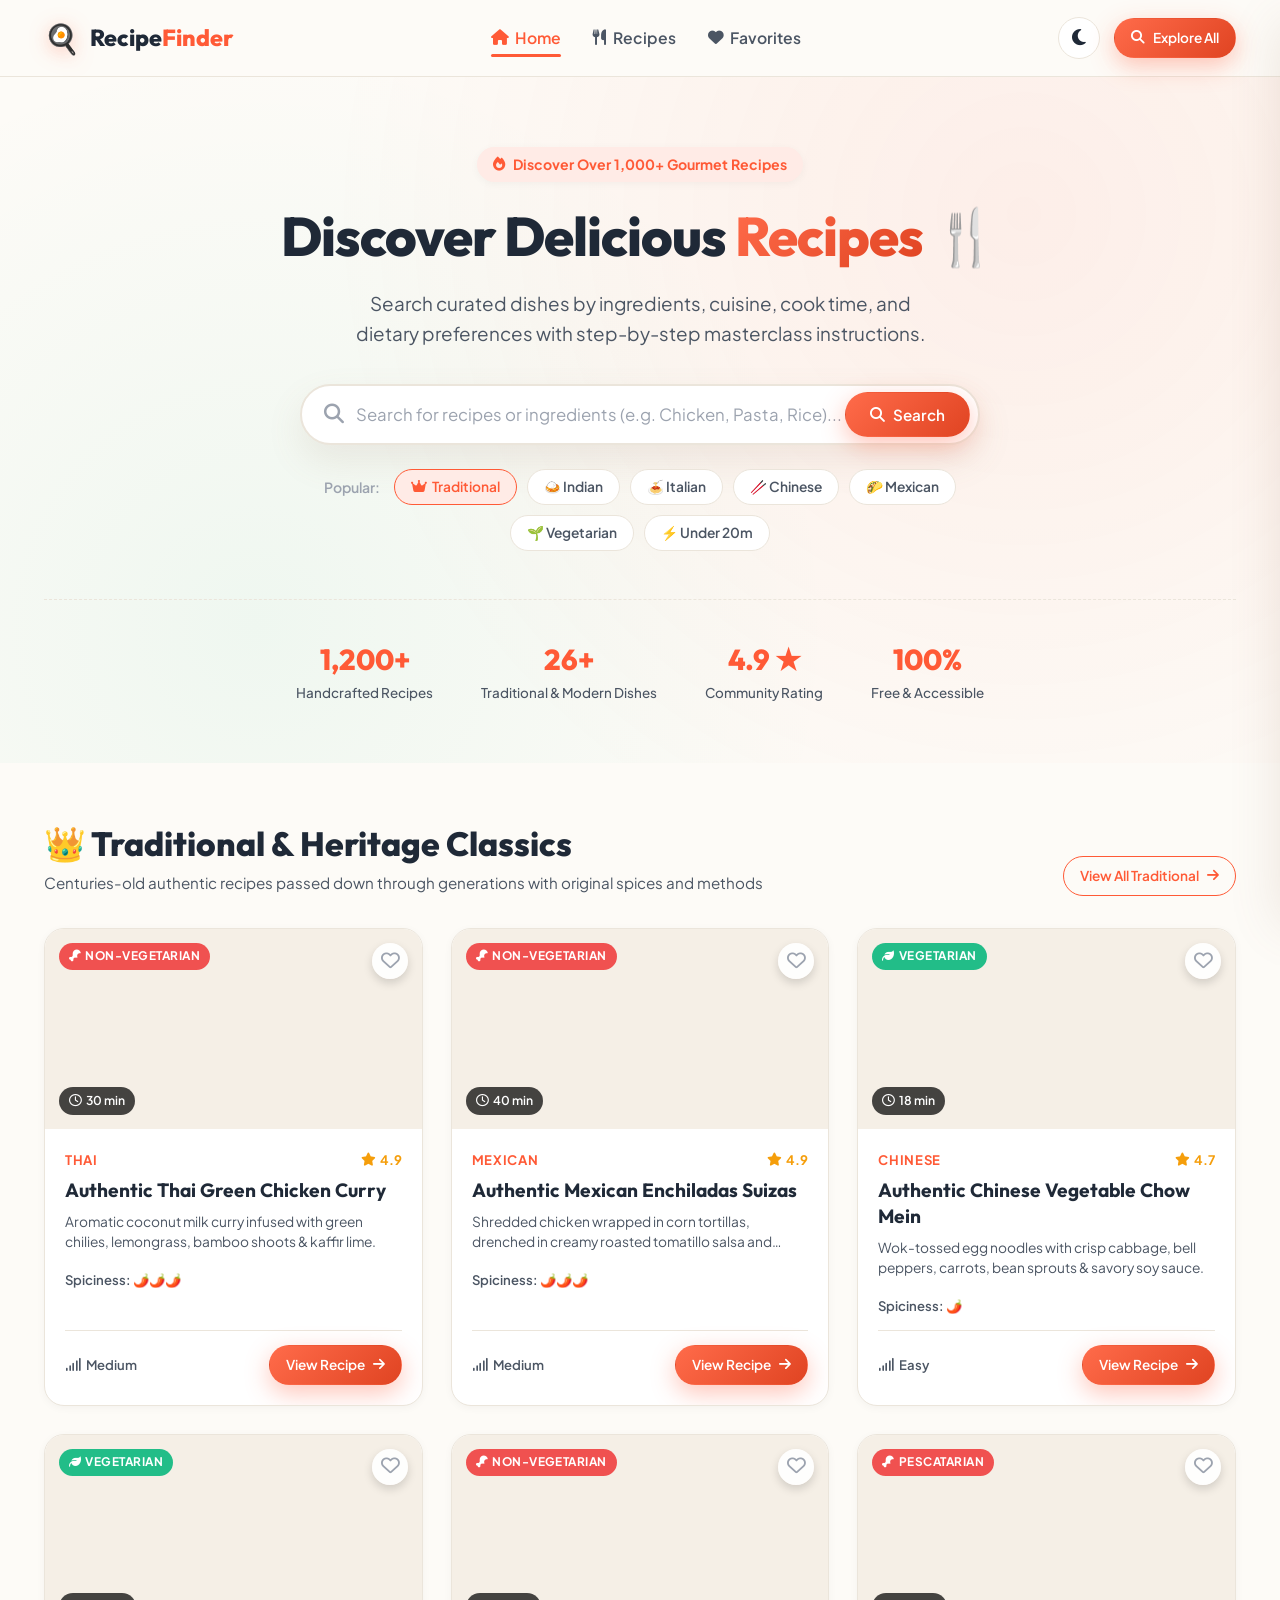
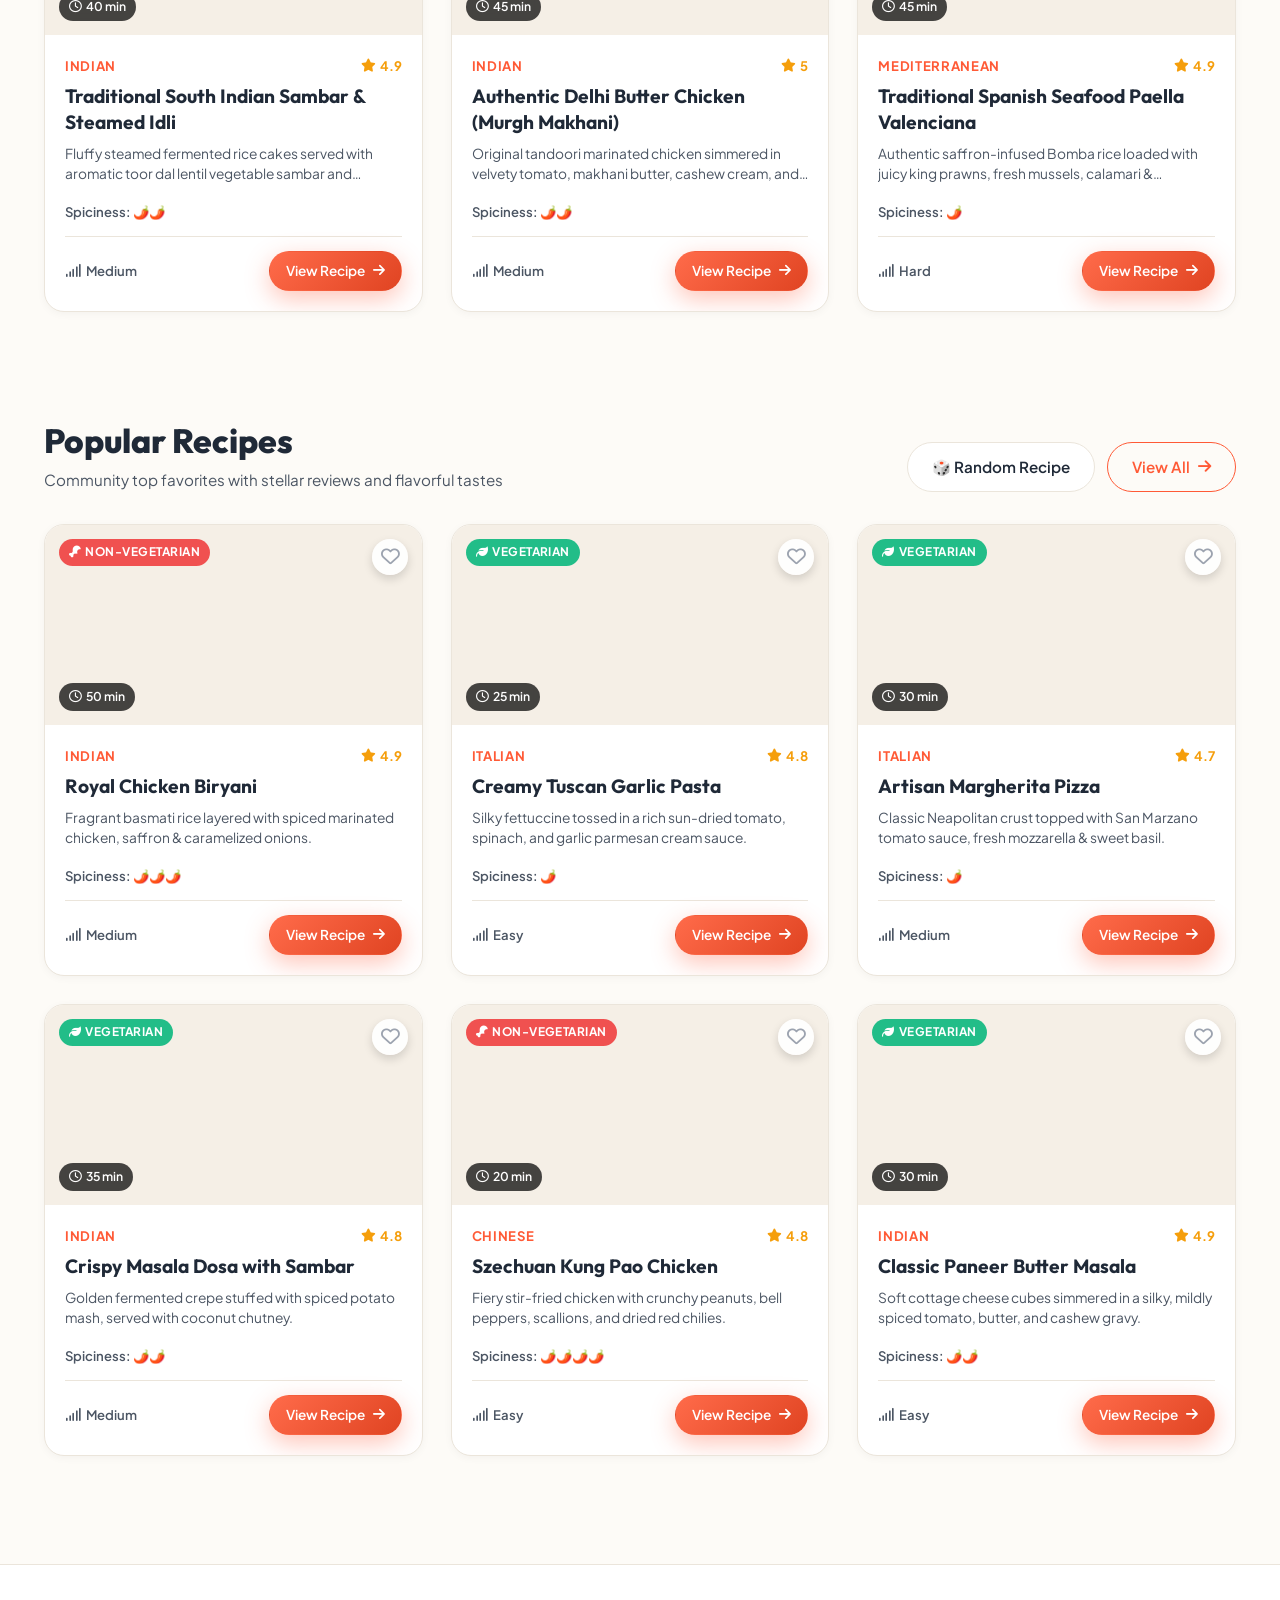
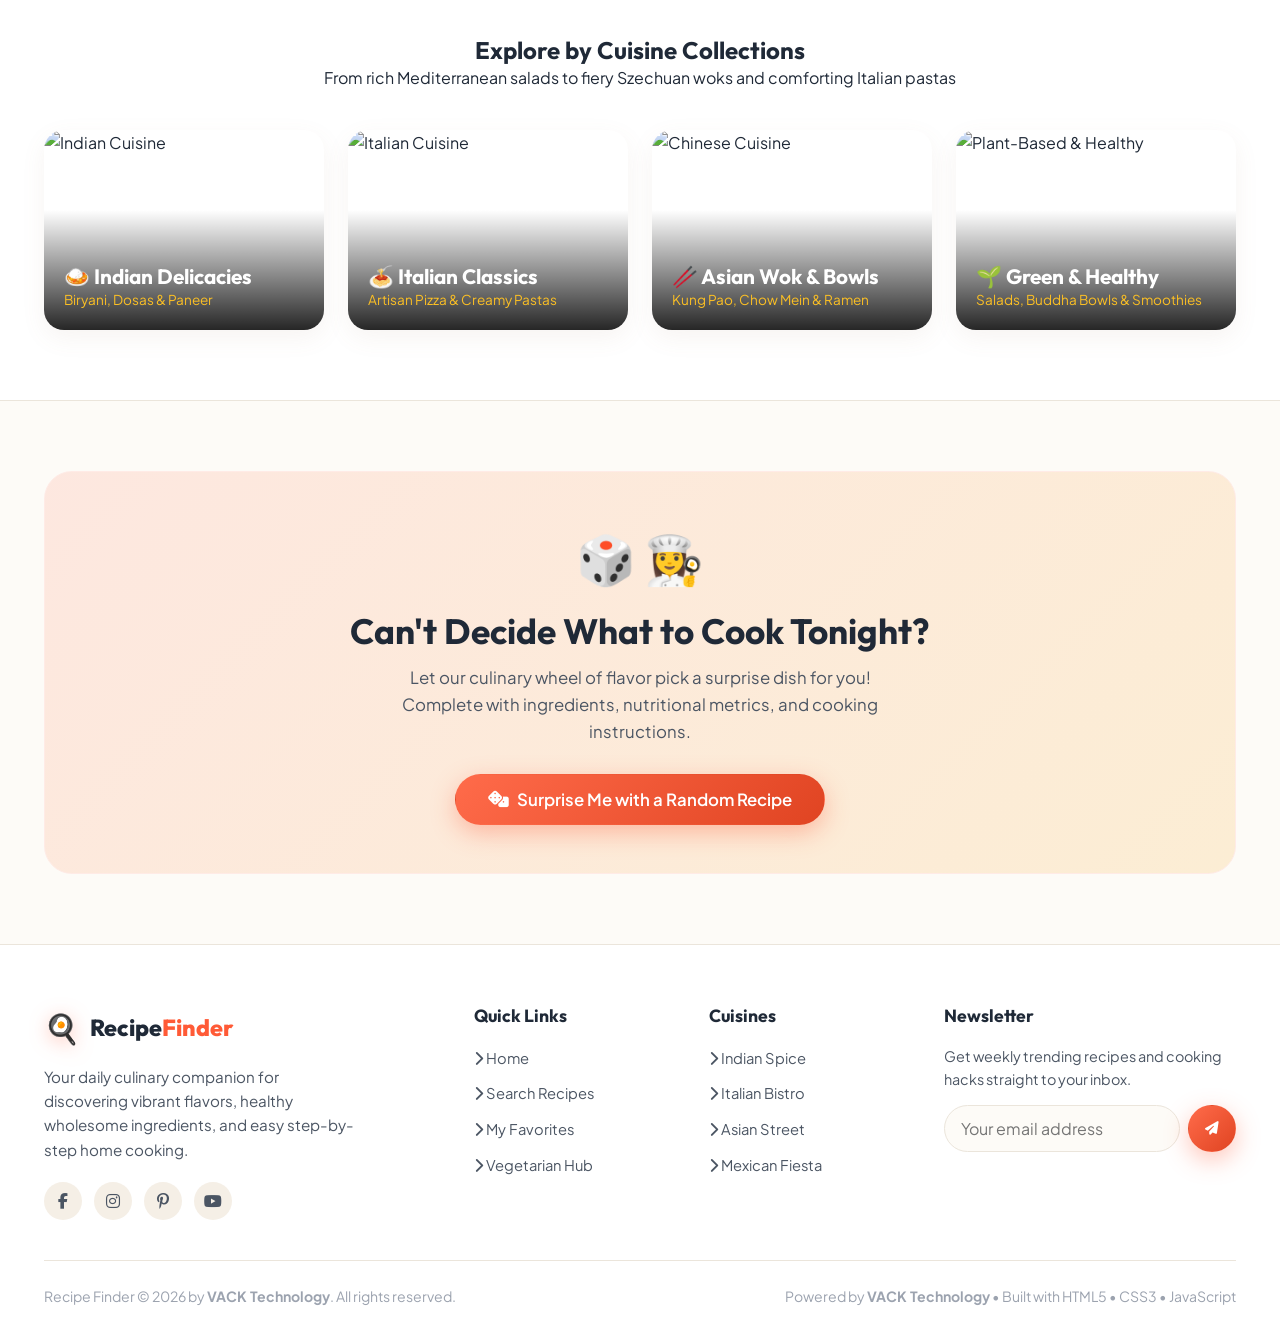
==== index.html @ da5f307b "feat: add core application styles, logic, and pages for recipe finder web app" ====
<!DOCTYPE html>
<html lang="en" data-theme="light">
<head>
    <meta charset="UTF-8">
    <meta name="viewport" content="width=device-width, initial-scale=1.0">
    <title>Recipe Finder - Discover Delicious Recipes 🍴</title>
    <meta name="description" content="Discover, search, and cook gourmet recipes from around the world. Filter by ingredients, cuisine, dietary needs, and prep time with step-by-step guides.">
    
    <!-- Google Fonts -->
    <link rel="preconnect" href="https://fonts.googleapis.com">
    <link rel="preconnect" href="https://fonts.gstatic.com" crossorigin>
    <link href="https://fonts.googleapis.com/css2?family=Outfit:wght@400;500;600;700;800&family=Plus+Jakarta+Sans:wght@300;400;500;600;700&display=swap" rel="stylesheet">
    
    <!-- Font Awesome Icons -->
    <link rel="stylesheet" href="https://cdnjs.cloudflare.com/ajax/libs/font-awesome/6.4.0/css/all.min.css">
    
    <!-- Stylesheets -->
    <link rel="stylesheet" href="css/style.css">
    <link rel="stylesheet" href="css/recipes.css">
    <link rel="stylesheet" href="css/responsive.css">
</head>
<body>

    <!-- Sticky Navigation Bar -->
    <header class="navbar">
        <div class="container navbar-container">
            <a href="index.html" class="brand-logo">
                <span class="brand-icon">🍳</span>
                <span>Recipe<span class="highlight">Finder</span></span>
            </a>

            <nav>
                <ul class="nav-menu">
                    <li><a href="index.html" class="nav-link active"><i class="fas fa-home"></i> Home</a></li>
                    <li><a href="recipes.html" class="nav-link"><i class="fas fa-utensils"></i> Recipes</a></li>
                    <li>
                        <a href="favorites.html" class="nav-link">
                            <i class="fas fa-heart"></i> Favorites
                            <span class="nav-badge fav-count-badge" style="display:none;">0</span>
                        </a>
                    </li>
                </ul>
            </nav>

            <div class="nav-actions">
                <button class="btn-icon theme-toggle-btn" aria-label="Toggle Dark / Light Theme" title="Toggle Theme">
                    <i class="fas fa-moon"></i>
                </button>
                <a href="recipes.html" class="btn btn-primary btn-sm d-none-mobile">
                    <i class="fas fa-search"></i> Explore All
                </a>
                <button class="btn-icon btn-mobile-toggle" id="mobileMenuToggle" aria-label="Open Navigation Menu">
                    <i class="fas fa-bars"></i>
                </button>
            </div>
        </div>
    </header>

    <!-- Mobile Drawer Menu -->
    <div class="mobile-nav-overlay" id="mobileOverlay"></div>
    <aside class="mobile-nav-drawer" id="mobileDrawer">
        <div class="mobile-nav-header">
            <a href="index.html" class="brand-logo">
                <span class="brand-icon">🍳</span>
                <span>Recipe<span class="highlight">Finder</span></span>
            </a>
            <button class="btn-icon" id="closeMobileDrawer" aria-label="Close Menu">
                <i class="fas fa-times"></i>
            </button>
        </div>
        <ul class="mobile-nav-links">
            <li><a href="index.html" class="nav-link active"><i class="fas fa-home"></i> Home</a></li>
            <li><a href="recipes.html" class="nav-link"><i class="fas fa-utensils"></i> Explore Recipes</a></li>
            <li>
                <a href="favorites.html" class="nav-link">
                    <i class="fas fa-heart"></i> Saved Favorites
                    <span class="nav-badge fav-count-badge" style="display:none;">0</span>
                </a>
            </li>
        </ul>
        <div style="margin-top:auto; padding-top:20px; border-top:1px solid var(--border-subtle);">
            <button class="btn btn-primary btn-random-recipe" style="width:100%;">
                🎲 Surprise Me!
            </button>
        </div>
    </aside>

    <main id="mainContent">
        <!-- Hero Section -->
        <section class="hero-section">
            <div class="container">
                <div class="hero-badge">
                    <i class="fas fa-fire"></i> Discover Over 1,000+ Gourmet Recipes
                </div>
                <h1 class="hero-title">Discover Delicious <span>Recipes</span> 🍴</h1>
                <p class="hero-subtitle">Search curated dishes by ingredients, cuisine, cook time, and dietary preferences with step-by-step masterclass instructions.</p>

                <!-- Search Form -->
                <div class="hero-search-wrapper">
                    <form class="hero-search-form" action="recipes.html" method="GET">
                        <i class="fas fa-search search-icon"></i>
                        <input type="text" name="q" placeholder="Search for recipes or ingredients (e.g. Chicken, Pasta, Rice)..." required autocomplete="off">
                        <button type="submit" class="btn btn-primary">
                            <i class="fas fa-search"></i> Search
                        </button>
                    </form>

                    <!-- Quick Cuisine Tags -->
                    <div class="quick-tags">
                        <span class="quick-tag-label">Popular:</span>
                        <a href="recipes.html?q=Traditional" class="tag-pill" style="background:var(--primary-light); color:var(--primary); border-color:var(--primary);"><i class="fas fa-crown"></i> Traditional</a>
                        <a href="recipes.html?cuisine=Indian" class="tag-pill">🍛 Indian</a>
                        <a href="recipes.html?cuisine=Italian" class="tag-pill">🍝 Italian</a>
                        <a href="recipes.html?cuisine=Chinese" class="tag-pill">🥢 Chinese</a>
                        <a href="recipes.html?cuisine=Mexican" class="tag-pill">🌮 Mexican</a>
                        <a href="recipes.html?diet=Vegetarian" class="tag-pill">🌱 Vegetarian</a>
                        <a href="recipes.html?time=20" class="tag-pill">⚡ Under 20m</a>
                    </div>
                </div>

                <!-- Stats Ribbon -->
                <div class="hero-stats">
                    <div class="stat-item">
                        <div class="stat-number">1,200+</div>
                        <div class="stat-label">Handcrafted Recipes</div>
                    </div>
                    <div class="stat-item">
                        <div class="stat-number">26+</div>
                        <div class="stat-label">Traditional & Modern Dishes</div>
                    </div>
                    <div class="stat-item">
                        <div class="stat-number">4.9 ★</div>
                        <div class="stat-label">Community Rating</div>
                    </div>
                    <div class="stat-item">
                        <div class="stat-number">100%</div>
                        <div class="stat-label">Free & Accessible</div>
                    </div>
                </div>
            </div>
        </section>

        <!-- Traditional & Heritage Masterclass Recipes Section -->
        <section class="container" style="padding: 60px 24px 20px;">
            <div class="section-header">
                <div class="section-title-wrap">
                    <h2>👑 Traditional & Heritage Classics</h2>
                    <p>Centuries-old authentic recipes passed down through generations with original spices and methods</p>
                </div>
                <a href="recipes.html?q=Traditional" class="btn btn-outline btn-sm">
                    View All Traditional <i class="fas fa-arrow-right"></i>
                </a>
            </div>

            <div class="recipes-grid" id="traditionalRecipesGrid">
                <!-- Populated dynamically via JavaScript -->
            </div>
        </section>

        <!-- Popular Recipes Section -->
        <section class="container" style="padding: 40px 24px 60px;">
            <div class="section-header">
                <div class="section-title-wrap">
                    <h2>Popular Recipes</h2>
                    <p>Community top favorites with stellar reviews and flavorful tastes</p>
                </div>
                <div style="display:flex; gap:12px;">
                    <button class="btn btn-secondary btn-random-recipe">
                        🎲 Random Recipe
                    </button>
                    <a href="recipes.html" class="btn btn-outline">
                        View All <i class="fas fa-arrow-right"></i>
                    </a>
                </div>
            </div>

            <div class="recipes-grid" id="popularRecipesGrid">
                <!-- Injected via JavaScript from data.js -->
            </div>
        </section>

        <!-- Curated Recipe Categories Feature -->
        <section style="background: var(--bg-surface); padding: 70px 0; border-top:1px solid var(--border-subtle); border-bottom:1px solid var(--border-subtle);">
            <div class="container">
                <div class="section-header" style="text-align:center; display:block; margin-bottom:40px;">
                    <h2>Explore by Cuisine Collections</h2>
                    <p>From rich Mediterranean salads to fiery Szechuan woks and comforting Italian pastas</p>
                </div>

                <div style="display:grid; grid-template-columns: repeat(auto-fit, minmax(240px, 1fr)); gap:24px;">
                    <a href="recipes.html?cuisine=Indian" style="position:relative; height:200px; border-radius:var(--radius-lg); overflow:hidden; box-shadow:var(--shadow-md); display:block;">
                        <img src="https://images.unsplash.com/photo-1589302168068-964664d93dc0?auto=format&fit=crop&w=600&q=80" alt="Indian Cuisine" style="width:100%; height:100%; object-fit:cover; transition:transform 0.4s ease;">
                        <div style="position:absolute; inset:0; background:linear-gradient(to top, rgba(0,0,0,0.85) 0%, transparent 60%); display:flex; flex-direction:column; justify-content:flex-end; padding:20px; color:#fff;">
                            <h3 style="color:#fff; font-size:1.3rem;">🍛 Indian Delicacies</h3>
                            <span style="font-size:0.85rem; color:#FBBF24;">Biryani, Dosas & Paneer</span>
                        </div>
                    </a>

                    <a href="recipes.html?cuisine=Italian" style="position:relative; height:200px; border-radius:var(--radius-lg); overflow:hidden; box-shadow:var(--shadow-md); display:block;">
                        <img src="https://images.unsplash.com/photo-1555396273-367ea4eb4db5?auto=format&fit=crop&w=600&q=80" alt="Italian Cuisine" style="width:100%; height:100%; object-fit:cover; transition:transform 0.4s ease;">
                        <div style="position:absolute; inset:0; background:linear-gradient(to top, rgba(0,0,0,0.85) 0%, transparent 60%); display:flex; flex-direction:column; justify-content:flex-end; padding:20px; color:#fff;">
                            <h3 style="color:#fff; font-size:1.3rem;">🍝 Italian Classics</h3>
                            <span style="font-size:0.85rem; color:#FBBF24;">Artisan Pizza & Creamy Pastas</span>
                        </div>
                    </a>

                    <a href="recipes.html?cuisine=Chinese" style="position:relative; height:200px; border-radius:var(--radius-lg); overflow:hidden; box-shadow:var(--shadow-md); display:block;">
                        <img src="https://images.unsplash.com/photo-1563245372-f21724e3856d?auto=format&fit=crop&w=600&q=80" alt="Chinese Cuisine" style="width:100%; height:100%; object-fit:cover; transition:transform 0.4s ease;">
                        <div style="position:absolute; inset:0; background:linear-gradient(to top, rgba(0,0,0,0.85) 0%, transparent 60%); display:flex; flex-direction:column; justify-content:flex-end; padding:20px; color:#fff;">
                            <h3 style="color:#fff; font-size:1.3rem;">🥢 Asian Wok & Bowls</h3>
                            <span style="font-size:0.85rem; color:#FBBF24;">Kung Pao, Chow Mein & Ramen</span>
                        </div>
                    </a>

                    <a href="recipes.html?diet=Vegetarian" style="position:relative; height:200px; border-radius:var(--radius-lg); overflow:hidden; box-shadow:var(--shadow-md); display:block;">
                        <img src="https://images.unsplash.com/photo-1540420773420-3366772f4999?auto=format&fit=crop&w=600&q=80" alt="Plant-Based & Healthy" style="width:100%; height:100%; object-fit:cover; transition:transform 0.4s ease;">
                        <div style="position:absolute; inset:0; background:linear-gradient(to top, rgba(0,0,0,0.85) 0%, transparent 60%); display:flex; flex-direction:column; justify-content:flex-end; padding:20px; color:#fff;">
                            <h3 style="color:#fff; font-size:1.3rem;">🌱 Green & Healthy</h3>
                            <span style="font-size:0.85rem; color:#FBBF24;">Salads, Buddha Bowls & Smoothies</span>
                        </div>
                    </a>
                </div>
            </div>
        </section>

        <!-- Random Recipe Callout Banner -->
        <section class="container" style="padding: 70px 24px;">
            <div style="background: linear-gradient(135deg, rgba(255, 90, 54, 0.12) 0%, rgba(245, 158, 11, 0.15) 100%); border: 1.5px solid var(--primary-light); border-radius: var(--radius-xl); padding: 48px; text-align: center; position: relative; overflow: hidden;">
                <span style="font-size: 3rem; display: block; margin-bottom: 12px;">🎲 👩‍🍳</span>
                <h2 style="font-size: 2.2rem; margin-bottom: 12px;">Can't Decide What to Cook Tonight?</h2>
                <p style="color: var(--text-secondary); max-width: 540px; margin: 0 auto 28px; font-size: 1.05rem;">
                    Let our culinary wheel of flavor pick a surprise dish for you! Complete with ingredients, nutritional metrics, and cooking instructions.
                </p>
                <button class="btn btn-primary btn-lg btn-random-recipe">
                    <i class="fas fa-dice"></i> Surprise Me with a Random Recipe
                </button>
            </div>
        </section>
    </main>

    <!-- Random Recipe Modal -->
    <div class="modal-overlay" id="randomRecipeModal">
        <div class="modal-card">
            <button class="modal-close-btn" id="closeRandomModal" aria-label="Close modal">
                <i class="fas fa-times"></i>
            </button>
            <div id="randomModalContent"></div>
        </div>
    </div>

    <!-- Back to Top Button -->
    <button class="btn-back-to-top" id="backToTopBtn" aria-label="Back to top" title="Back to top">
        <i class="fas fa-chevron-up"></i>
    </button>

    <!-- Footer -->
    <footer class="footer">
        <div class="container">
            <div class="footer-grid">
                <div class="footer-brand">
                    <a href="index.html" class="brand-logo">
                        <span class="brand-icon">🍳</span>
                        <span>Recipe<span class="highlight">Finder</span></span>
                    </a>
                    <p>Your daily culinary companion for discovering vibrant flavors, healthy wholesome ingredients, and easy step-by-step home cooking.</p>
                    <div class="footer-socials">
                        <a href="#" aria-label="Facebook"><i class="fab fa-facebook-f"></i></a>
                        <a href="#" aria-label="Instagram"><i class="fab fa-instagram"></i></a>
                        <a href="#" aria-label="Pinterest"><i class="fab fa-pinterest-p"></i></a>
                        <a href="#" aria-label="YouTube"><i class="fab fa-youtube"></i></a>
                    </div>
                </div>

                <div class="footer-col">
                    <h4>Quick Links</h4>
                    <ul class="footer-links">
                        <li><a href="index.html"><i class="fas fa-chevron-right"></i> Home</a></li>
                        <li><a href="recipes.html"><i class="fas fa-chevron-right"></i> Search Recipes</a></li>
                        <li><a href="favorites.html"><i class="fas fa-chevron-right"></i> My Favorites</a></li>
                        <li><a href="recipes.html?diet=Vegetarian"><i class="fas fa-chevron-right"></i> Vegetarian Hub</a></li>
                    </ul>
                </div>

                <div class="footer-col">
                    <h4>Cuisines</h4>
                    <ul class="footer-links">
                        <li><a href="recipes.html?cuisine=Indian"><i class="fas fa-chevron-right"></i> Indian Spice</a></li>
                        <li><a href="recipes.html?cuisine=Italian"><i class="fas fa-chevron-right"></i> Italian Bistro</a></li>
                        <li><a href="recipes.html?cuisine=Chinese"><i class="fas fa-chevron-right"></i> Asian Street</a></li>
                        <li><a href="recipes.html?cuisine=Mexican"><i class="fas fa-chevron-right"></i> Mexican Fiesta</a></li>
                    </ul>
                </div>

                <div class="footer-col">
                    <h4>Newsletter</h4>
                    <p style="font-size: 0.9rem; color: var(--text-secondary); margin-bottom: 12px;">Get weekly trending recipes and cooking hacks straight to your inbox.</p>
                    <form class="newsletter-form" onsubmit="event.preventDefault(); showToast('Subscribed to Recipe Finder newsletter!', 'success', 'fa-envelope-open-text'); this.reset();">
                        <input type="email" placeholder="Your email address" required>
                        <button type="submit" class="btn btn-primary btn-sm"><i class="fas fa-paper-plane"></i></button>
                    </form>
                </div>
            </div>

            <div class="footer-bottom">
                <div>Recipe Finder © 2026 by <strong>VACK Technology</strong>. All rights reserved.</div>
                <div>Powered by <strong>VACK Technology</strong> • Built with HTML5 • CSS3 • JavaScript</div>
            </div>
        </div>
    </footer>

    <!-- Scripts -->
    <script src="js/data.js"></script>
    <script src="js/app.js"></script>
    <script>
        // Render traditional and popular recipes on home page
        document.addEventListener('DOMContentLoaded', () => {
            const tradGrid = document.getElementById('traditionalRecipesGrid');
            if (tradGrid) {
                const traditionalRecipes = RECIPES_DATA.filter(r => r.name.toLowerCase().includes('traditional') || r.name.toLowerCase().includes('authentic') || r.id >= 17).slice(0, 6);
                tradGrid.innerHTML = traditionalRecipes.map(recipe => renderRecipeCard(recipe)).join('');
            }

            const popGrid = document.getElementById('popularRecipesGrid');
            if (popGrid) {
                const popularRecipes = RECIPES_DATA.filter(r => r.popular && r.id < 17).slice(0, 6);
                popGrid.innerHTML = popularRecipes.map(recipe => renderRecipeCard(recipe)).join('');
            }
        });
    </script>
</body>
</html>
---- css/style.css ----
/* ==========================================================================
   Recipe Finder - Core Design System & Global Styles
   ========================================================================== */

@import url('https://fonts.googleapis.com/css2?family=Outfit:wght@400;500;600;700;800&family=Plus+Jakarta+Sans:wght@300;400;500;600;700&display=swap');

:root {
    /* Color Tokens - Light Mode (Warm Gourmet Theme) */
    --primary: #FF5A36;
    --primary-hover: #E04422;
    --primary-light: #FFEBE6;
    --primary-gradient: linear-gradient(135deg, #FF6B4A 0%, #E04422 100%);
    
    --secondary: #10B981;
    --secondary-light: #ECFDF5;
    
    --accent: #F59E0B;
    --accent-light: #FEF3C7;
    
    --bg-main: #FDFBF7;
    --bg-surface: #FFFFFF;
    --bg-surface-elevated: #FFFFFF;
    --bg-muted: #F5EFE6;
    
    --text-primary: #1F2937;
    --text-secondary: #4B5563;
    --text-muted: #9CA3AF;
    --text-inverse: #FFFFFF;
    
    --border-subtle: #EBE5DB;
    --border-focus: #FF5A36;
    
    --shadow-sm: 0 2px 8px rgba(0, 0, 0, 0.04);
    --shadow-md: 0 8px 24px rgba(149, 114, 90, 0.08);
    --shadow-lg: 0 16px 36px rgba(149, 114, 90, 0.12);
    --shadow-xl: 0 24px 48px rgba(149, 114, 90, 0.16);
    --shadow-glow: 0 8px 25px rgba(255, 90, 54, 0.35);

    --radius-sm: 8px;
    --radius-md: 14px;
    --radius-lg: 20px;
    --radius-xl: 28px;
    --radius-pill: 9999px;

    --font-heading: 'Outfit', sans-serif;
    --font-body: 'Plus Jakarta Sans', -apple-system, BlinkMacSystemFont, sans-serif;
    
    --transition-fast: 0.18s cubic-bezier(0.4, 0, 0.2, 1);
    --transition-base: 0.28s cubic-bezier(0.4, 0, 0.2, 1);
    --transition-bounce: 0.4s cubic-bezier(0.175, 0.885, 0.32, 1.275);
}

[data-theme="dark"] {
    /* Color Tokens - Dark Mode (Sleek Midnight Theme) */
    --primary: #FF6B4A;
    --primary-hover: #FF856B;
    --primary-light: rgba(255, 107, 74, 0.15);
    --primary-gradient: linear-gradient(135deg, #FF6B4A 0%, #FF856B 100%);
    
    --secondary: #34D399;
    --secondary-light: rgba(52, 211, 153, 0.15);
    
    --accent: #FBBF24;
    --accent-light: rgba(251, 191, 36, 0.15);
    
    --bg-main: #0B0F17;
    --bg-surface: #131B2A;
    --bg-surface-elevated: #1C273C;
    --bg-muted: #1E293B;
    
    --text-primary: #F8FAFC;
    --text-secondary: #CBD5E1;
    --text-muted: #64748B;
    --text-inverse: #0B0F17;
    
    --border-subtle: #243048;
    --border-focus: #FF6B4A;
    
    --shadow-sm: 0 2px 8px rgba(0, 0, 0, 0.3);
    --shadow-md: 0 8px 24px rgba(0, 0, 0, 0.4);
    --shadow-lg: 0 16px 36px rgba(0, 0, 0, 0.5);
    --shadow-xl: 0 24px 48px rgba(0, 0, 0, 0.6);
    --shadow-glow: 0 8px 30px rgba(255, 107, 74, 0.3);
}

/* Base Resets */
*, *::before, *::after {
    margin: 0;
    padding: 0;
    box-sizing: border-box;
}

html {
    scroll-behavior: smooth;
    font-size: 16px;
}

body {
    font-family: var(--font-body);
    background-color: var(--bg-main);
    color: var(--text-primary);
    line-height: 1.6;
    min-height: 100vh;
    display: flex;
    flex-direction: column;
    transition: background-color var(--transition-base), color var(--transition-base);
    overflow-x: hidden;
}

h1, h2, h3, h4, h5, h6 {
    font-family: var(--font-heading);
    font-weight: 700;
    line-height: 1.25;
    color: var(--text-primary);
}

a {
    color: inherit;
    text-decoration: none;
    transition: color var(--transition-fast);
}

img {
    max-width: 100%;
    height: auto;
    display: block;
}

button, input, select, textarea {
    font-family: inherit;
    font-size: inherit;
}

/* App Container */
.container {
    width: 100%;
    max-width: 1240px;
    margin: 0 auto;
    padding: 0 24px;
}

/* ==========================================================================
   Navigation Bar
   ========================================================================== */
.navbar {
    position: sticky;
    top: 0;
    z-index: 1000;
    background: rgba(253, 251, 247, 0.85);
    backdrop-filter: blur(14px);
    -webkit-backdrop-filter: blur(14px);
    border-bottom: 1px solid var(--border-subtle);
    transition: all var(--transition-base);
}

[data-theme="dark"] .navbar {
    background: rgba(11, 15, 23, 0.85);
}

.navbar-container {
    display: flex;
    align-items: center;
    justify-content: space-between;
    height: 76px;
}

.brand-logo {
    display: flex;
    align-items: center;
    gap: 10px;
    font-family: var(--font-heading);
    font-size: 1.45rem;
    font-weight: 800;
    color: var(--text-primary);
}

.brand-logo .brand-icon {
    font-size: 1.8rem;
    display: inline-block;
    filter: drop-shadow(0 4px 10px rgba(255, 90, 54, 0.3));
    animation: gentle-wobble 4s infinite ease-in-out;
}

@keyframes gentle-wobble {
    0%, 100% { transform: rotate(0deg); }
    50% { transform: rotate(10deg); }
}

.brand-logo span.highlight {
    color: var(--primary);
    position: relative;
}

.nav-menu {
    display: flex;
    align-items: center;
    gap: 32px;
    list-style: none;
}

.nav-link {
    font-weight: 600;
    font-size: 0.98rem;
    color: var(--text-secondary);
    position: relative;
    padding: 6px 0;
    display: flex;
    align-items: center;
    gap: 6px;
}

.nav-link:hover {
    color: var(--primary);
}

.nav-link.active {
    color: var(--primary);
}

.nav-link.active::after {
    content: '';
    position: absolute;
    bottom: 0;
    left: 0;
    width: 100%;
    height: 3px;
    background: var(--primary);
    border-radius: var(--radius-pill);
}

.nav-badge {
    background: var(--primary);
    color: var(--text-inverse);
    font-size: 0.72rem;
    font-weight: 700;
    padding: 2px 7px;
    border-radius: var(--radius-pill);
    min-width: 18px;
    text-align: center;
    transition: transform var(--transition-bounce);
}

.nav-actions {
    display: flex;
    align-items: center;
    gap: 14px;
}

/* Theme Switcher Button */
.btn-icon {
    width: 42px;
    height: 42px;
    border-radius: var(--radius-pill);
    border: 1px solid var(--border-subtle);
    background: var(--bg-surface);
    color: var(--text-primary);
    cursor: pointer;
    display: flex;
    align-items: center;
    justify-content: center;
    font-size: 1.15rem;
    transition: all var(--transition-fast);
}

.btn-icon:hover {
    background: var(--bg-muted);
    transform: translateY(-2px);
    border-color: var(--primary);
    color: var(--primary);
}

.btn-mobile-toggle {
    display: none;
    font-size: 1.3rem;
}

/* ==========================================================================
   Buttons & Core Components
   ========================================================================== */
.btn {
    display: inline-flex;
    align-items: center;
    justify-content: center;
    gap: 8px;
    padding: 12px 24px;
    font-weight: 600;
    font-size: 0.95rem;
    border-radius: var(--radius-pill);
    border: 1px solid transparent;
    cursor: pointer;
    transition: all var(--transition-base);
    text-align: center;
    white-space: nowrap;
}

.btn-primary {
    background: var(--primary-gradient);
    color: var(--text-inverse);
    box-shadow: var(--shadow-glow);
}

.btn-primary:hover {
    transform: translateY(-2px);
    box-shadow: 0 10px 28px rgba(255, 90, 54, 0.45);
}

.btn-primary:active {
    transform: translateY(0);
}

.btn-secondary {
    background: var(--bg-surface);
    color: var(--text-primary);
    border: 1px solid var(--border-subtle);
}

.btn-secondary:hover {
    background: var(--bg-muted);
    border-color: var(--primary);
    color: var(--primary);
    transform: translateY(-2px);
}

.btn-outline {
    background: transparent;
    border: 1.5px solid var(--primary);
    color: var(--primary);
}

.btn-outline:hover {
    background: var(--primary-light);
    transform: translateY(-2px);
}

.btn-sm {
    padding: 8px 16px;
    font-size: 0.85rem;
}

.btn-lg {
    padding: 14px 32px;
    font-size: 1.05rem;
}

/* ==========================================================================
   Toast Notification System
   ========================================================================== */
.toast-container {
    position: fixed;
    bottom: 28px;
    right: 28px;
    z-index: 9999;
    display: flex;
    flex-direction: column;
    gap: 12px;
    pointer-events: none;
}

.toast {
    background: var(--bg-surface-elevated);
    color: var(--text-primary);
    border: 1px solid var(--border-subtle);
    padding: 14px 20px;
    border-radius: var(--radius-md);
    box-shadow: var(--shadow-xl);
    display: flex;
    align-items: center;
    gap: 12px;
    min-width: 280px;
    max-width: 400px;
    animation: toast-slide-in 0.35s cubic-bezier(0.175, 0.885, 0.32, 1.275) forwards;
    pointer-events: auto;
    font-size: 0.92rem;
    font-weight: 500;
}

.toast.toast-success i { color: var(--secondary); font-size: 1.2rem; }
.toast.toast-info i { color: var(--primary); font-size: 1.2rem; }
.toast.toast-warning i { color: var(--accent); font-size: 1.2rem; }

.toast.toast-hide {
    animation: toast-slide-out 0.3s forwards ease-in;
}

@keyframes toast-slide-in {
    from {
        opacity: 0;
        transform: translateY(30px) scale(0.9);
    }
    to {
        opacity: 1;
        transform: translateY(0) scale(1);
    }
}

@keyframes toast-slide-out {
    from {
        opacity: 1;
        transform: translateY(0) scale(1);
    }
    to {
        opacity: 0;
        transform: translateY(20px) scale(0.9);
    }
}

/* ==========================================================================
   Modal Dialogs (Random Recipe & Quick Previews)
   ========================================================================== */
.modal-overlay {
    position: fixed;
    inset: 0;
    background: rgba(0, 0, 0, 0.65);
    backdrop-filter: blur(8px);
    z-index: 2000;
    display: flex;
    align-items: center;
    justify-content: center;
    padding: 20px;
    opacity: 0;
    visibility: hidden;
    transition: opacity var(--transition-base), visibility var(--transition-base);
}

.modal-overlay.active {
    opacity: 1;
    visibility: visible;
}

.modal-card {
    background: var(--bg-surface);
    border-radius: var(--radius-lg);
    border: 1px solid var(--border-subtle);
    box-shadow: var(--shadow-xl);
    width: 100%;
    max-width: 680px;
    max-height: 90vh;
    overflow-y: auto;
    position: relative;
    transform: scale(0.92) translateY(20px);
    transition: transform var(--transition-bounce);
}

.modal-overlay.active .modal-card {
    transform: scale(1) translateY(0);
}

.modal-close-btn {
    position: absolute;
    top: 18px;
    right: 18px;
    width: 36px;
    height: 36px;
    border-radius: var(--radius-pill);
    background: rgba(0, 0, 0, 0.4);
    color: #FFF;
    border: none;
    cursor: pointer;
    display: flex;
    align-items: center;
    justify-content: center;
    font-size: 1.1rem;
    z-index: 10;
    transition: background var(--transition-fast);
}

.modal-close-btn:hover {
    background: var(--primary);
}

/* ==========================================================================
   Footer
   ========================================================================== */
.footer {
    background: var(--bg-surface);
    border-top: 1px solid var(--border-subtle);
    padding: 60px 0 30px;
    margin-top: auto;
}

.footer-grid {
    display: grid;
    grid-template-columns: 2fr 1fr 1fr 1.5fr;
    gap: 40px;
    margin-bottom: 40px;
}

.footer-brand p {
    color: var(--text-secondary);
    margin-top: 14px;
    font-size: 0.95rem;
    max-width: 320px;
}

.footer-socials {
    display: flex;
    gap: 12px;
    margin-top: 20px;
}

.footer-socials a {
    width: 38px;
    height: 38px;
    border-radius: var(--radius-pill);
    background: var(--bg-muted);
    display: flex;
    align-items: center;
    justify-content: center;
    color: var(--text-secondary);
    font-size: 1rem;
    transition: all var(--transition-fast);
}

.footer-socials a:hover {
    background: var(--primary);
    color: var(--text-inverse);
    transform: translateY(-3px);
}

.footer-col h4 {
    font-size: 1.1rem;
    margin-bottom: 18px;
    color: var(--text-primary);
}

.footer-links {
    list-style: none;
    display: flex;
    flex-direction: column;
    gap: 10px;
}

.footer-links a {
    color: var(--text-secondary);
    font-size: 0.92rem;
}

.footer-links a:hover {
    color: var(--primary);
    padding-left: 4px;
}

.newsletter-form {
    display: flex;
    gap: 8px;
    margin-top: 14px;
}

.newsletter-form input {
    flex: 1;
    padding: 12px 16px;
    border-radius: var(--radius-pill);
    border: 1px solid var(--border-subtle);
    background: var(--bg-main);
    color: var(--text-primary);
    outline: none;
}

.newsletter-form input:focus {
    border-color: var(--primary);
}

.footer-bottom {
    display: flex;
    align-items: center;
    justify-content: space-between;
    padding-top: 24px;
    border-top: 1px solid var(--border-subtle);
    font-size: 0.88rem;
    color: var(--text-muted);
}

/* Back to Top Floating Button */
.btn-back-to-top {
    position: fixed;
    bottom: 28px;
    left: 28px;
    width: 44px;
    height: 44px;
    border-radius: var(--radius-pill);
    background: var(--primary);
    color: var(--text-inverse);
    border: none;
    cursor: pointer;
    display: flex;
    align-items: center;
    justify-content: center;
    box-shadow: var(--shadow-glow);
    opacity: 0;
    visibility: hidden;
    transform: translateY(20px);
    transition: all var(--transition-base);
    z-index: 900;
}

.btn-back-to-top.visible {
    opacity: 1;
    visibility: visible;
    transform: translateY(0);
}

.btn-back-to-top:hover {
    transform: translateY(-4px);
    background: var(--primary-hover);
}
---- css/recipes.css ----
/* ==========================================================================
   Recipe Finder - Recipe Cards, Search, Filters & Details Styles
   ========================================================================== */

/* ==========================================================================
   Hero Section (index.html)
   ========================================================================== */
.hero-section {
    position: relative;
    padding: 70px 0 60px;
    background: radial-gradient(circle at 80% 20%, rgba(255, 90, 54, 0.08) 0%, transparent 60%),
                radial-gradient(circle at 20% 80%, rgba(16, 185, 129, 0.06) 0%, transparent 50%);
    text-align: center;
    overflow: hidden;
}

.hero-badge {
    display: inline-flex;
    align-items: center;
    gap: 8px;
    padding: 6px 16px;
    background: var(--primary-light);
    color: var(--primary);
    border-radius: var(--radius-pill);
    font-size: 0.88rem;
    font-weight: 700;
    margin-bottom: 20px;
    box-shadow: var(--shadow-sm);
    animation: fadeInDown 0.6s ease;
}

.hero-title {
    font-size: 3.4rem;
    font-weight: 800;
    color: var(--text-primary);
    max-width: 800px;
    margin: 0 auto 18px;
    letter-spacing: -0.02em;
}

.hero-title span {
    background: var(--primary-gradient);
    -webkit-background-clip: text;
    -webkit-text-fill-color: transparent;
}

.hero-subtitle {
    font-size: 1.18rem;
    color: var(--text-secondary);
    max-width: 580px;
    margin: 0 auto 36px;
}

/* Big Search Bar on Hero */
.hero-search-wrapper {
    max-width: 680px;
    margin: 0 auto;
    position: relative;
}

.hero-search-form {
    display: flex;
    align-items: center;
    background: var(--bg-surface);
    border: 2px solid var(--border-subtle);
    border-radius: var(--radius-pill);
    padding: 6px 8px 6px 22px;
    box-shadow: var(--shadow-lg);
    transition: all var(--transition-base);
}

.hero-search-form:focus-within {
    border-color: var(--primary);
    box-shadow: var(--shadow-glow);
    transform: translateY(-2px);
}

.hero-search-form i.search-icon {
    color: var(--text-muted);
    font-size: 1.25rem;
    margin-right: 12px;
}

.hero-search-form input {
    flex: 1;
    border: none;
    background: transparent;
    color: var(--text-primary);
    font-size: 1.05rem;
    outline: none;
}

.hero-search-form input::placeholder {
    color: var(--text-muted);
}

/* Quick Cuisine Pills */
.quick-tags {
    display: flex;
    align-items: center;
    justify-content: center;
    flex-wrap: wrap;
    gap: 10px;
    margin-top: 24px;
}

.quick-tag-label {
    font-size: 0.88rem;
    color: var(--text-muted);
    font-weight: 600;
    margin-right: 4px;
}

.tag-pill {
    padding: 6px 16px;
    background: var(--bg-surface);
    border: 1px solid var(--border-subtle);
    border-radius: var(--radius-pill);
    font-size: 0.86rem;
    font-weight: 600;
    color: var(--text-secondary);
    cursor: pointer;
    transition: all var(--transition-fast);
    display: inline-flex;
    align-items: center;
    gap: 6px;
}

.tag-pill:hover, .tag-pill.active {
    background: var(--primary-light);
    border-color: var(--primary);
    color: var(--primary);
    transform: translateY(-2px);
}

/* Stats Ribbon */
.hero-stats {
    display: flex;
    justify-content: center;
    gap: 48px;
    margin-top: 48px;
    padding-top: 36px;
    border-top: 1px dashed var(--border-subtle);
}

.stat-item {
    text-align: center;
}

.stat-number {
    font-family: var(--font-heading);
    font-size: 1.8rem;
    font-weight: 800;
    color: var(--primary);
}

.stat-label {
    font-size: 0.84rem;
    color: var(--text-secondary);
    font-weight: 500;
}

/* ==========================================================================
   Section Headers
   ========================================================================== */
.section-header {
    display: flex;
    align-items: flex-end;
    justify-content: space-between;
    margin-bottom: 32px;
    flex-wrap: wrap;
    gap: 16px;
}

.section-title-wrap h2 {
    font-size: 2.1rem;
    font-weight: 800;
    margin-bottom: 6px;
}

.section-title-wrap p {
    color: var(--text-secondary);
    font-size: 0.95rem;
}

/* ==========================================================================
   Recipe Cards & Grids
   ========================================================================== */
.recipes-grid {
    display: grid;
    grid-template-columns: repeat(auto-fill, minmax(290px, 1fr));
    gap: 28px;
    margin-bottom: 48px;
}

.recipe-card {
    background: var(--bg-surface);
    border-radius: var(--radius-lg);
    border: 1px solid var(--border-subtle);
    overflow: hidden;
    box-shadow: var(--shadow-sm);
    transition: all var(--transition-base);
    display: flex;
    flex-direction: column;
    position: relative;
}

.recipe-card:hover {
    transform: translateY(-6px);
    box-shadow: var(--shadow-xl);
    border-color: rgba(255, 90, 54, 0.3);
}

/* Card Image & Badges */
.card-image-wrap {
    position: relative;
    width: 100%;
    height: 200px;
    overflow: hidden;
    background: var(--bg-muted);
}

.card-image-wrap img {
    width: 100%;
    height: 100%;
    object-fit: cover;
    transition: transform 0.5s ease;
}

.recipe-card:hover .card-image-wrap img {
    transform: scale(1.08);
}

/* Badges floating on image */
.badge-diet {
    position: absolute;
    top: 14px;
    left: 14px;
    background: rgba(16, 185, 129, 0.92);
    backdrop-filter: blur(4px);
    color: #FFF;
    font-size: 0.74rem;
    font-weight: 700;
    padding: 4px 10px;
    border-radius: var(--radius-pill);
    text-transform: uppercase;
    letter-spacing: 0.04em;
    display: flex;
    align-items: center;
    gap: 4px;
}

.badge-diet.non-veg {
    background: rgba(239, 68, 68, 0.92);
}

.badge-time {
    position: absolute;
    bottom: 14px;
    left: 14px;
    background: rgba(0, 0, 0, 0.72);
    backdrop-filter: blur(4px);
    color: #FFF;
    font-size: 0.76rem;
    font-weight: 600;
    padding: 4px 10px;
    border-radius: var(--radius-pill);
    display: flex;
    align-items: center;
    gap: 5px;
}

/* Favorite Heart Toggle Button */
.btn-fav-toggle {
    position: absolute;
    top: 14px;
    right: 14px;
    width: 36px;
    height: 36px;
    border-radius: var(--radius-pill);
    background: rgba(255, 255, 255, 0.9);
    backdrop-filter: blur(4px);
    border: none;
    color: #9CA3AF;
    font-size: 1.15rem;
    cursor: pointer;
    display: flex;
    align-items: center;
    justify-content: center;
    box-shadow: 0 4px 10px rgba(0,0,0,0.15);
    transition: all var(--transition-fast);
    z-index: 5;
}

.btn-fav-toggle:hover {
    transform: scale(1.15);
    color: #EF4444;
}

.btn-fav-toggle.active {
    color: #EF4444;
    background: #FFF;
    animation: heart-pop 0.35s cubic-bezier(0.175, 0.885, 0.32, 1.275);
}

@keyframes heart-pop {
    0% { transform: scale(0.8); }
    50% { transform: scale(1.3); }
    100% { transform: scale(1); }
}

/* Card Body Content */
.card-content {
    padding: 20px;
    display: flex;
    flex-direction: column;
    flex: 1;
}

.card-meta-top {
    display: flex;
    align-items: center;
    justify-content: space-between;
    margin-bottom: 8px;
    font-size: 0.82rem;
}

.card-cuisine {
    color: var(--primary);
    font-weight: 700;
    text-transform: uppercase;
    letter-spacing: 0.05em;
}

.card-rating {
    display: flex;
    align-items: center;
    gap: 4px;
    font-weight: 700;
    color: var(--accent);
}

.card-title {
    font-size: 1.2rem;
    font-weight: 700;
    margin-bottom: 8px;
    color: var(--text-primary);
    transition: color var(--transition-fast);
    line-height: 1.35;
}

.card-title:hover {
    color: var(--primary);
}

.card-tagline {
    font-size: 0.86rem;
    color: var(--text-secondary);
    margin-bottom: 16px;
    display: -webkit-box;
    -webkit-line-clamp: 2;
    -webkit-box-orient: vertical;
    overflow: hidden;
    line-height: 1.5;
}

/* Spicy indicator on card */
.card-spicy {
    display: inline-flex;
    align-items: center;
    gap: 2px;
    margin-bottom: 14px;
    font-size: 0.82rem;
    font-weight: 600;
    color: var(--text-secondary);
}

.card-footer {
    display: flex;
    align-items: center;
    justify-content: space-between;
    margin-top: auto;
    padding-top: 14px;
    border-top: 1px solid var(--border-subtle);
}

.card-difficulty {
    font-size: 0.82rem;
    color: var(--text-secondary);
    display: flex;
    align-items: center;
    gap: 5px;
    font-weight: 600;
}

/* ==========================================================================
   List View Layout (For recipes.html toggle)
   ========================================================================== */
.recipes-grid.list-view {
    grid-template-columns: 1fr;
}

.recipes-grid.list-view .recipe-card {
    flex-direction: row;
    height: 190px;
}

.recipes-grid.list-view .card-image-wrap {
    width: 250px;
    height: 100%;
}

.recipes-grid.list-view .card-content {
    justify-content: center;
}

/* ==========================================================================
   Recipe Search & Filter Layout (recipes.html)
   ========================================================================== */
.search-page-layout {
    display: grid;
    grid-template-columns: 280px 1fr;
    gap: 32px;
    padding: 36px 0 60px;
}

.filter-sidebar {
    background: var(--bg-surface);
    border: 1px solid var(--border-subtle);
    border-radius: var(--radius-lg);
    padding: 24px;
    height: fit-content;
    position: sticky;
    top: 96px;
}

.filter-header {
    display: flex;
    align-items: center;
    justify-content: space-between;
    margin-bottom: 22px;
    padding-bottom: 14px;
    border-bottom: 1px solid var(--border-subtle);
}

.filter-header h3 {
    font-size: 1.25rem;
    font-weight: 700;
    display: flex;
    align-items: center;
    gap: 8px;
}

.btn-reset-filters {
    background: none;
    border: none;
    color: var(--primary);
    font-size: 0.85rem;
    font-weight: 600;
    cursor: pointer;
}

.btn-reset-filters:hover {
    text-decoration: underline;
}

.filter-group {
    margin-bottom: 22px;
}

.filter-label {
    font-size: 0.88rem;
    font-weight: 700;
    color: var(--text-primary);
    margin-bottom: 10px;
    display: block;
    text-transform: uppercase;
    letter-spacing: 0.04em;
}

.filter-select {
    width: 100%;
    padding: 10px 14px;
    border-radius: var(--radius-md);
    border: 1px solid var(--border-subtle);
    background: var(--bg-main);
    color: var(--text-primary);
    outline: none;
    cursor: pointer;
    font-weight: 500;
}

.filter-select:focus {
    border-color: var(--primary);
}

.filter-chips-wrap {
    display: flex;
    flex-wrap: wrap;
    gap: 8px;
}

.filter-chip {
    padding: 6px 12px;
    background: var(--bg-main);
    border: 1px solid var(--border-subtle);
    border-radius: var(--radius-pill);
    font-size: 0.82rem;
    font-weight: 600;
    color: var(--text-secondary);
    cursor: pointer;
    transition: all var(--transition-fast);
}

.filter-chip:hover, .filter-chip.active {
    background: var(--primary);
    border-color: var(--primary);
    color: #FFF;
}

/* Search Top Bar Controls */
.search-controls-bar {
    background: var(--bg-surface);
    border: 1px solid var(--border-subtle);
    border-radius: var(--radius-md);
    padding: 16px 20px;
    margin-bottom: 24px;
    display: flex;
    align-items: center;
    justify-content: space-between;
    flex-wrap: wrap;
    gap: 16px;
}

.search-input-field {
    flex: 1;
    min-width: 240px;
    display: flex;
    align-items: center;
    gap: 10px;
    background: var(--bg-main);
    border: 1px solid var(--border-subtle);
    border-radius: var(--radius-pill);
    padding: 8px 16px;
}

.search-input-field input {
    width: 100%;
    border: none;
    background: transparent;
    color: var(--text-primary);
    outline: none;
}

.search-sort-wrap {
    display: flex;
    align-items: center;
    gap: 12px;
}

.view-toggle-btns {
    display: flex;
    gap: 4px;
    background: var(--bg-main);
    padding: 4px;
    border-radius: var(--radius-pill);
}

.btn-view-toggle {
    width: 32px;
    height: 32px;
    border-radius: var(--radius-pill);
    border: none;
    background: transparent;
    color: var(--text-secondary);
    cursor: pointer;
    display: flex;
    align-items: center;
    justify-content: center;
}

.btn-view-toggle.active {
    background: var(--bg-surface);
    color: var(--primary);
    box-shadow: var(--shadow-sm);
}

/* Active Filter Badges */
.active-filters-row {
    display: flex;
    align-items: center;
    flex-wrap: wrap;
    gap: 8px;
    margin-bottom: 20px;
}

.active-filter-badge {
    display: inline-flex;
    align-items: center;
    gap: 6px;
    padding: 4px 12px;
    background: var(--primary-light);
    color: var(--primary);
    border-radius: var(--radius-pill);
    font-size: 0.8rem;
    font-weight: 600;
}

.active-filter-badge i {
    cursor: pointer;
}

/* Empty State */
.empty-state {
    text-align: center;
    padding: 60px 20px;
    background: var(--bg-surface);
    border-radius: var(--radius-lg);
    border: 2px dashed var(--border-subtle);
    grid-column: 1 / -1;
}

.empty-state-icon {
    font-size: 3.5rem;
    color: var(--text-muted);
    margin-bottom: 16px;
}

.empty-state h3 {
    font-size: 1.4rem;
    margin-bottom: 8px;
}

.empty-state p {
    color: var(--text-secondary);
    margin-bottom: 20px;
    max-width: 400px;
    margin-left: auto;
    margin-right: auto;
}

/* ==========================================================================
   Recipe Details Page (recipe-details.html)
   ========================================================================== */
.recipe-details-container {
    padding: 40px 0 80px;
}

.details-hero {
    display: grid;
    grid-template-columns: 1.2fr 1fr;
    gap: 40px;
    align-items: center;
    margin-bottom: 48px;
}

.details-image-card {
    position: relative;
    border-radius: var(--radius-xl);
    overflow: hidden;
    box-shadow: var(--shadow-xl);
    height: 420px;
}

.details-image-card img {
    width: 100%;
    height: 100%;
    object-fit: cover;
}

.details-header h1 {
    font-size: 2.8rem;
    font-weight: 800;
    margin-bottom: 12px;
    line-height: 1.2;
}

.details-tagline {
    font-size: 1.1rem;
    color: var(--text-secondary);
    margin-bottom: 24px;
    line-height: 1.6;
}

.details-stats-grid {
    display: grid;
    grid-template-columns: repeat(4, 1fr);
    gap: 14px;
    margin-bottom: 28px;
}

.detail-stat-box {
    background: var(--bg-surface);
    border: 1px solid var(--border-subtle);
    border-radius: var(--radius-md);
    padding: 14px;
    text-align: center;
}

.detail-stat-box i {
    font-size: 1.3rem;
    color: var(--primary);
    margin-bottom: 6px;
    display: block;
}

.detail-stat-box .stat-val {
    font-weight: 700;
    font-size: 1rem;
    color: var(--text-primary);
}

.detail-stat-box .stat-lbl {
    font-size: 0.74rem;
    color: var(--text-muted);
    text-transform: uppercase;
}

.details-action-buttons {
    display: flex;
    flex-wrap: wrap;
    gap: 14px;
}

/* Two-column ingredients & instructions */
.details-content-grid {
    display: grid;
    grid-template-columns: 1fr 1.6fr;
    gap: 40px;
}

/* Ingredients Section */
.ingredients-card {
    background: var(--bg-surface);
    border: 1px solid var(--border-subtle);
    border-radius: var(--radius-lg);
    padding: 28px;
    height: fit-content;
}

.ingredients-header {
    display: flex;
    align-items: center;
    justify-content: space-between;
    margin-bottom: 20px;
    padding-bottom: 14px;
    border-bottom: 1px solid var(--border-subtle);
}

.servings-controller {
    display: flex;
    align-items: center;
    gap: 10px;
    background: var(--bg-main);
    padding: 4px 10px;
    border-radius: var(--radius-pill);
    border: 1px solid var(--border-subtle);
}

.btn-servings {
    width: 26px;
    height: 26px;
    border-radius: var(--radius-pill);
    border: none;
    background: var(--bg-surface);
    color: var(--text-primary);
    cursor: pointer;
    font-weight: 700;
    display: flex;
    align-items: center;
    justify-content: center;
    box-shadow: var(--shadow-sm);
}

.ingredients-list {
    list-style: none;
    display: flex;
    flex-direction: column;
    gap: 12px;
}

.ingredient-item {
    display: flex;
    align-items: center;
    gap: 12px;
    padding: 10px 14px;
    border-radius: var(--radius-md);
    background: var(--bg-main);
    transition: background var(--transition-fast);
    cursor: pointer;
}

.ingredient-item:hover {
    background: var(--primary-light);
}

.ingredient-item input[type="checkbox"] {
    width: 18px;
    height: 18px;
    accent-color: var(--primary);
    cursor: pointer;
}

.ingredient-item.checked span {
    text-decoration: line-through;
    color: var(--text-muted);
}

/* Step-by-Step Instructions & Cooking Mode */
.instructions-card {
    background: var(--bg-surface);
    border: 1px solid var(--border-subtle);
    border-radius: var(--radius-lg);
    padding: 32px;
}

.instructions-header {
    display: flex;
    align-items: center;
    justify-content: space-between;
    margin-bottom: 24px;
}

.step-list {
    display: flex;
    flex-direction: column;
    gap: 24px;
}

.step-item {
    display: flex;
    gap: 18px;
    position: relative;
}

.step-number {
    width: 38px;
    height: 38px;
    border-radius: var(--radius-pill);
    background: var(--primary-light);
    color: var(--primary);
    font-weight: 800;
    display: flex;
    align-items: center;
    justify-content: center;
    flex-shrink: 0;
}

.step-text {
    font-size: 1.02rem;
    color: var(--text-secondary);
    line-height: 1.65;
    padding-top: 4px;
}

/* Cooking Timer Widget */
.cooking-timer-widget {
    background: linear-gradient(135deg, rgba(255,90,54,0.08) 0%, rgba(245,158,11,0.08) 100%);
    border: 1px solid var(--primary-light);
    border-radius: var(--radius-lg);
    padding: 24px;
    margin-top: 32px;
    display: flex;
    align-items: center;
    justify-content: space-between;
    flex-wrap: wrap;
    gap: 16px;
}

.timer-display {
    font-family: var(--font-heading);
    font-size: 2.2rem;
    font-weight: 800;
    color: var(--primary);
    letter-spacing: 0.05em;
}

.timer-controls {
    display: flex;
    gap: 10px;
}

/* Nutrition Breakdown Card */
.nutrition-card {
    margin-top: 32px;
    background: var(--bg-surface);
    border: 1px solid var(--border-subtle);
    border-radius: var(--radius-lg);
    padding: 24px;
}

.nutrition-grid {
    display: grid;
    grid-template-columns: repeat(5, 1fr);
    gap: 12px;
    margin-top: 14px;
}

.nutrition-box {
    text-align: center;
    background: var(--bg-main);
    padding: 12px;
    border-radius: var(--radius-md);
}

.nutrition-box .nutri-val {
    font-weight: 700;
    color: var(--text-primary);
    font-size: 1.05rem;
}

.nutrition-box .nutri-lbl {
    font-size: 0.74rem;
    color: var(--text-muted);
    text-transform: uppercase;
}

/* Related Recipes Section */
.related-recipes-section {
    margin-top: 60px;
    padding-top: 40px;
    border-top: 1px solid var(--border-subtle);
}
---- css/responsive.css ----
/* ==========================================================================
   Recipe Finder - Responsive Media Queries & Mobile Drawer
   ========================================================================== */

/* Mobile Navigation Overlay & Drawer */
.mobile-nav-overlay {
    position: fixed;
    inset: 0;
    background: rgba(0, 0, 0, 0.6);
    backdrop-filter: blur(4px);
    z-index: 1500;
    opacity: 0;
    visibility: hidden;
    transition: opacity var(--transition-base), visibility var(--transition-base);
}

.mobile-nav-overlay.active {
    opacity: 1;
    visibility: visible;
}

.mobile-nav-drawer {
    position: fixed;
    top: 0;
    right: 0;
    bottom: 0;
    width: 300px;
    background: var(--bg-surface);
    border-left: 1px solid var(--border-subtle);
    padding: 30px 24px;
    z-index: 1600;
    transform: translateX(100%);
    transition: transform var(--transition-bounce);
    display: flex;
    flex-direction: column;
    gap: 24px;
    box-shadow: var(--shadow-xl);
}

.mobile-nav-drawer.active {
    transform: translateX(0);
}

.mobile-nav-header {
    display: flex;
    align-items: center;
    justify-content: space-between;
    padding-bottom: 16px;
    border-bottom: 1px solid var(--border-subtle);
}

.mobile-nav-links {
    list-style: none;
    display: flex;
    flex-direction: column;
    gap: 16px;
}

.mobile-nav-links .nav-link {
    font-size: 1.15rem;
    padding: 8px 0;
}

/* ==========================================================================
   Breakpoints
   ========================================================================== */

/* Large Tablets & Small Desktops (<= 1024px) */
@media (max-width: 1024px) {
    .hero-title {
        font-size: 2.8rem;
    }

    .footer-grid {
        grid-template-columns: 1fr 1fr;
        gap: 30px;
    }

    .search-page-layout {
        grid-template-columns: 240px 1fr;
        gap: 24px;
    }

    .details-hero {
        grid-template-columns: 1fr;
    }

    .details-image-card {
        height: 340px;
    }

    .details-content-grid {
        grid-template-columns: 1fr;
    }
}

/* Tablets & Large Phones (<= 768px) */
@media (max-width: 768px) {
    .nav-menu {
        display: none;
    }

    .btn-mobile-toggle {
        display: flex;
    }

    .hero-title {
        font-size: 2.3rem;
    }

    .hero-subtitle {
        font-size: 1.02rem;
    }

    .hero-stats {
        gap: 24px;
    }

    .stat-number {
        font-size: 1.5rem;
    }

    .search-page-layout {
        grid-template-columns: 1fr;
    }

    .filter-sidebar {
        position: static;
    }

    .details-stats-grid {
        grid-template-columns: repeat(2, 1fr);
    }

    .nutrition-grid {
        grid-template-columns: repeat(2, 1fr);
    }

    .recipes-grid.list-view .recipe-card {
        flex-direction: column;
        height: auto;
    }

    .recipes-grid.list-view .card-image-wrap {
        width: 100%;
        height: 200px;
    }

    .footer-grid {
        grid-template-columns: 1fr;
    }

    .footer-bottom {
        flex-direction: column;
        gap: 12px;
        text-align: center;
    }
}

/* Small Phones (<= 480px) */
@media (max-width: 480px) {
    .hero-title {
        font-size: 1.95rem;
    }

    .hero-stats {
        flex-direction: column;
        gap: 16px;
    }

    .hero-search-form {
        flex-direction: column;
        border-radius: var(--radius-lg);
        padding: 14px;
        gap: 12px;
    }

    .hero-search-form button {
        width: 100%;
    }

    .details-header h1 {
        font-size: 2.1rem;
    }

    .cooking-timer-widget {
        flex-direction: column;
        text-align: center;
    }

    .toast-container {
        left: 20px;
        right: 20px;
        bottom: 20px;
    }

    .toast {
        min-width: unset;
        max-width: 100%;
    }
}

/* Print Friendly Styles for Recipe Details */
@media print {
    .navbar, .footer, .btn-back-to-top, .details-action-buttons, .cooking-timer-widget, .related-recipes-section, .toast-container {
        display: none !important;
    }

    body {
        background: #FFF !important;
        color: #000 !important;
    }

    .container {
        max-width: 100% !important;
        padding: 0 !important;
    }

    .details-image-card {
        height: 250px !important;
    }
}
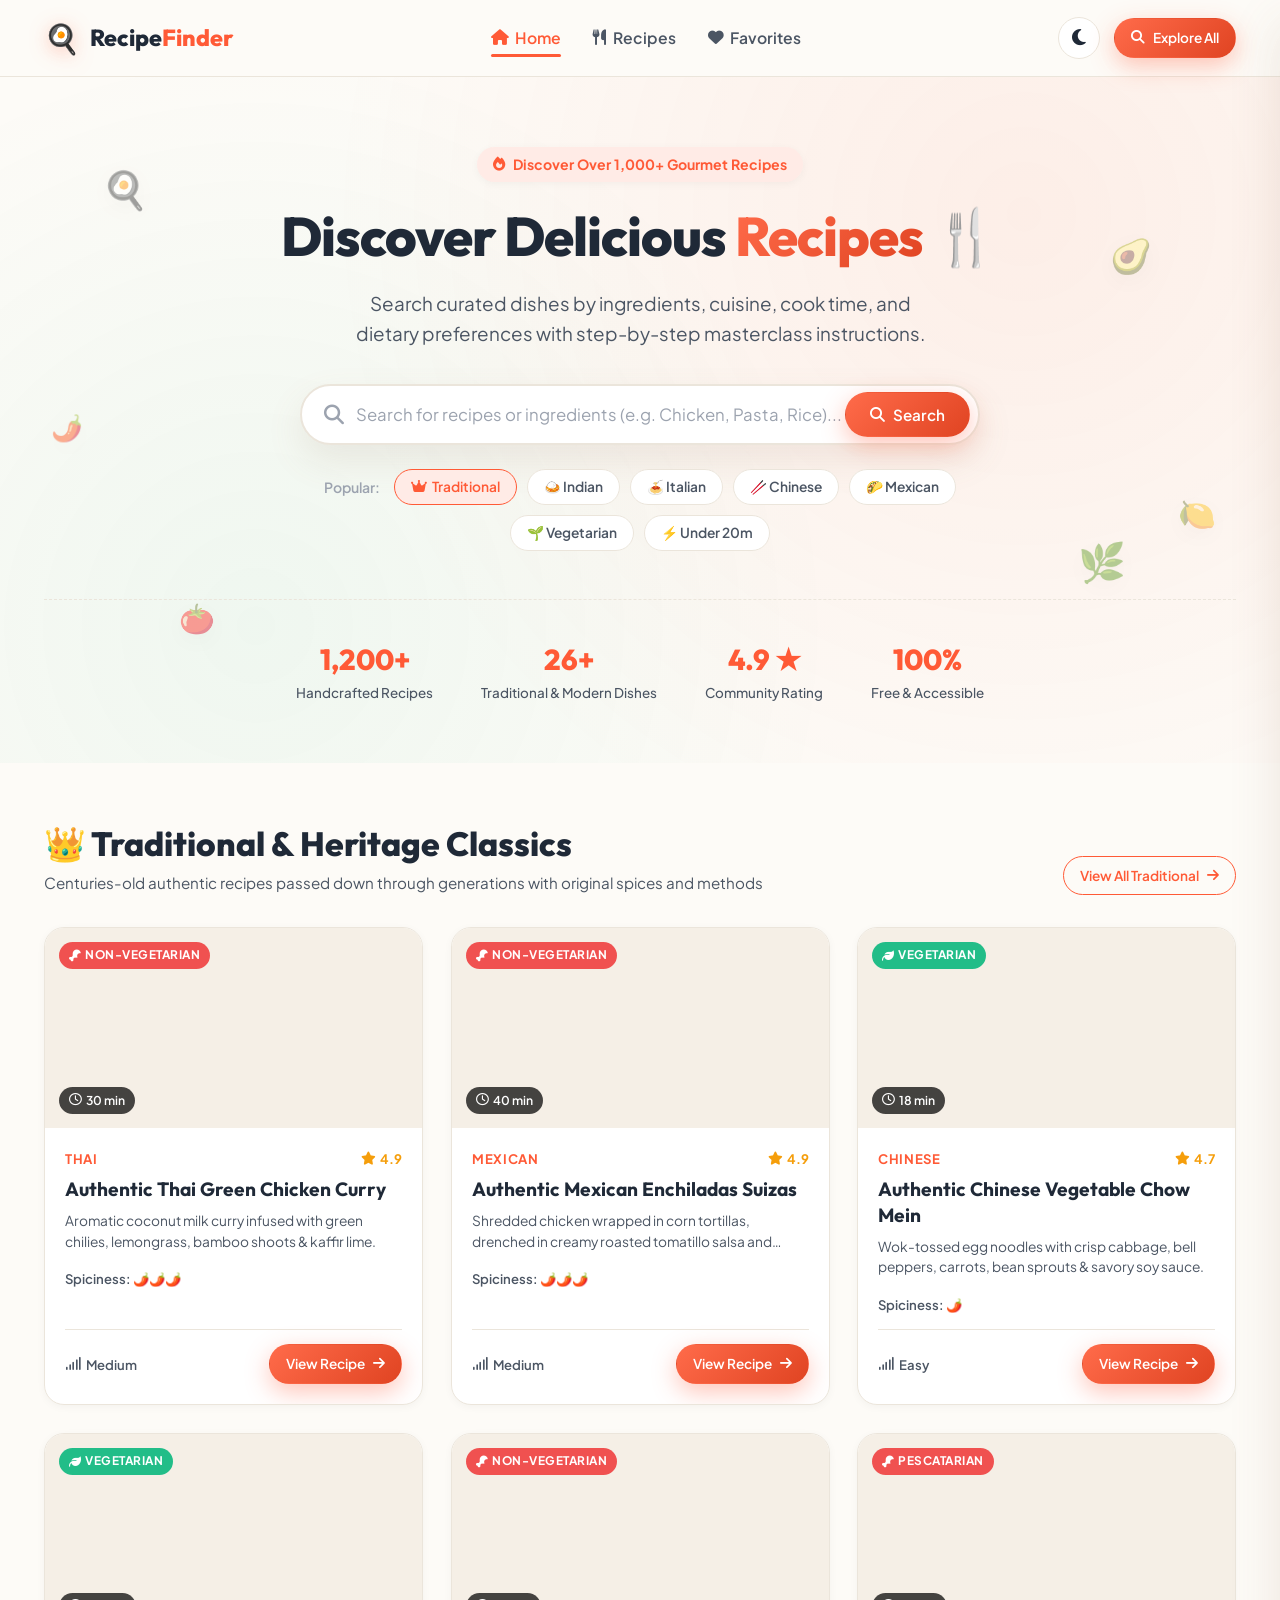
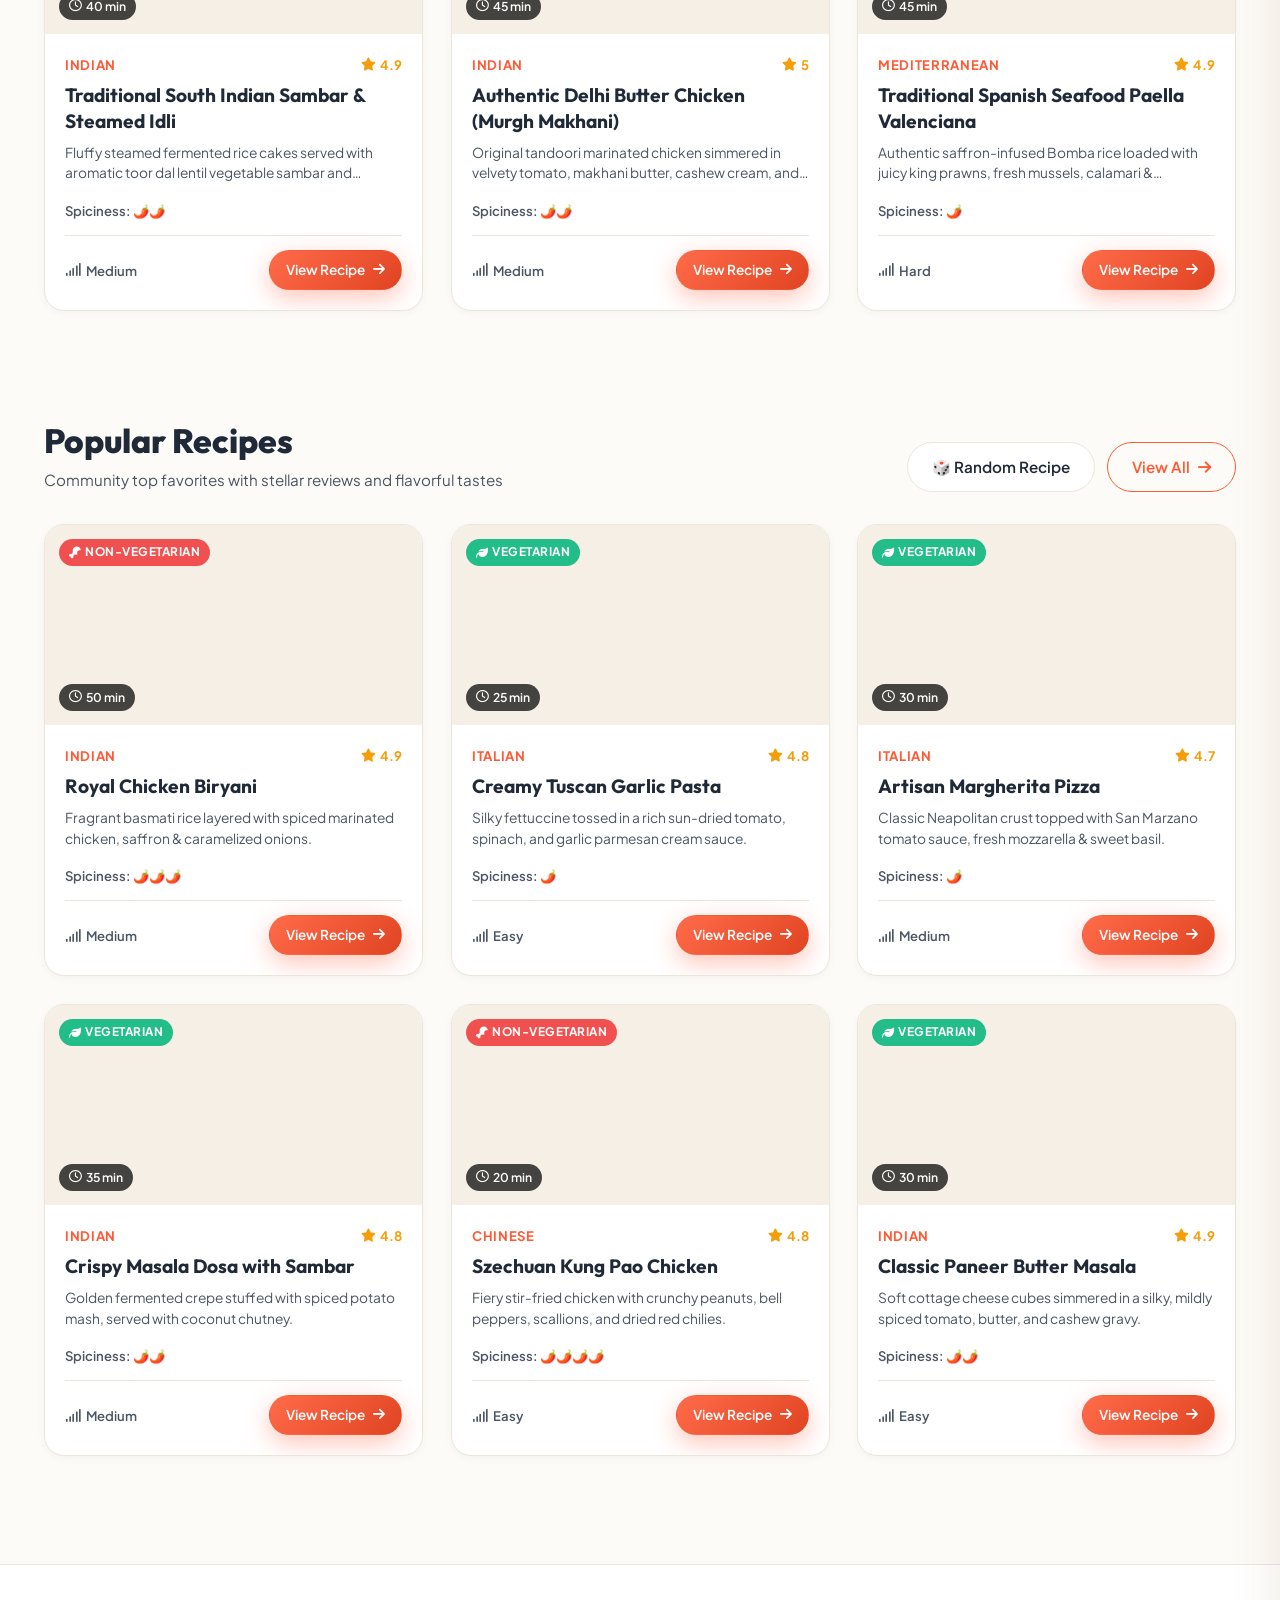
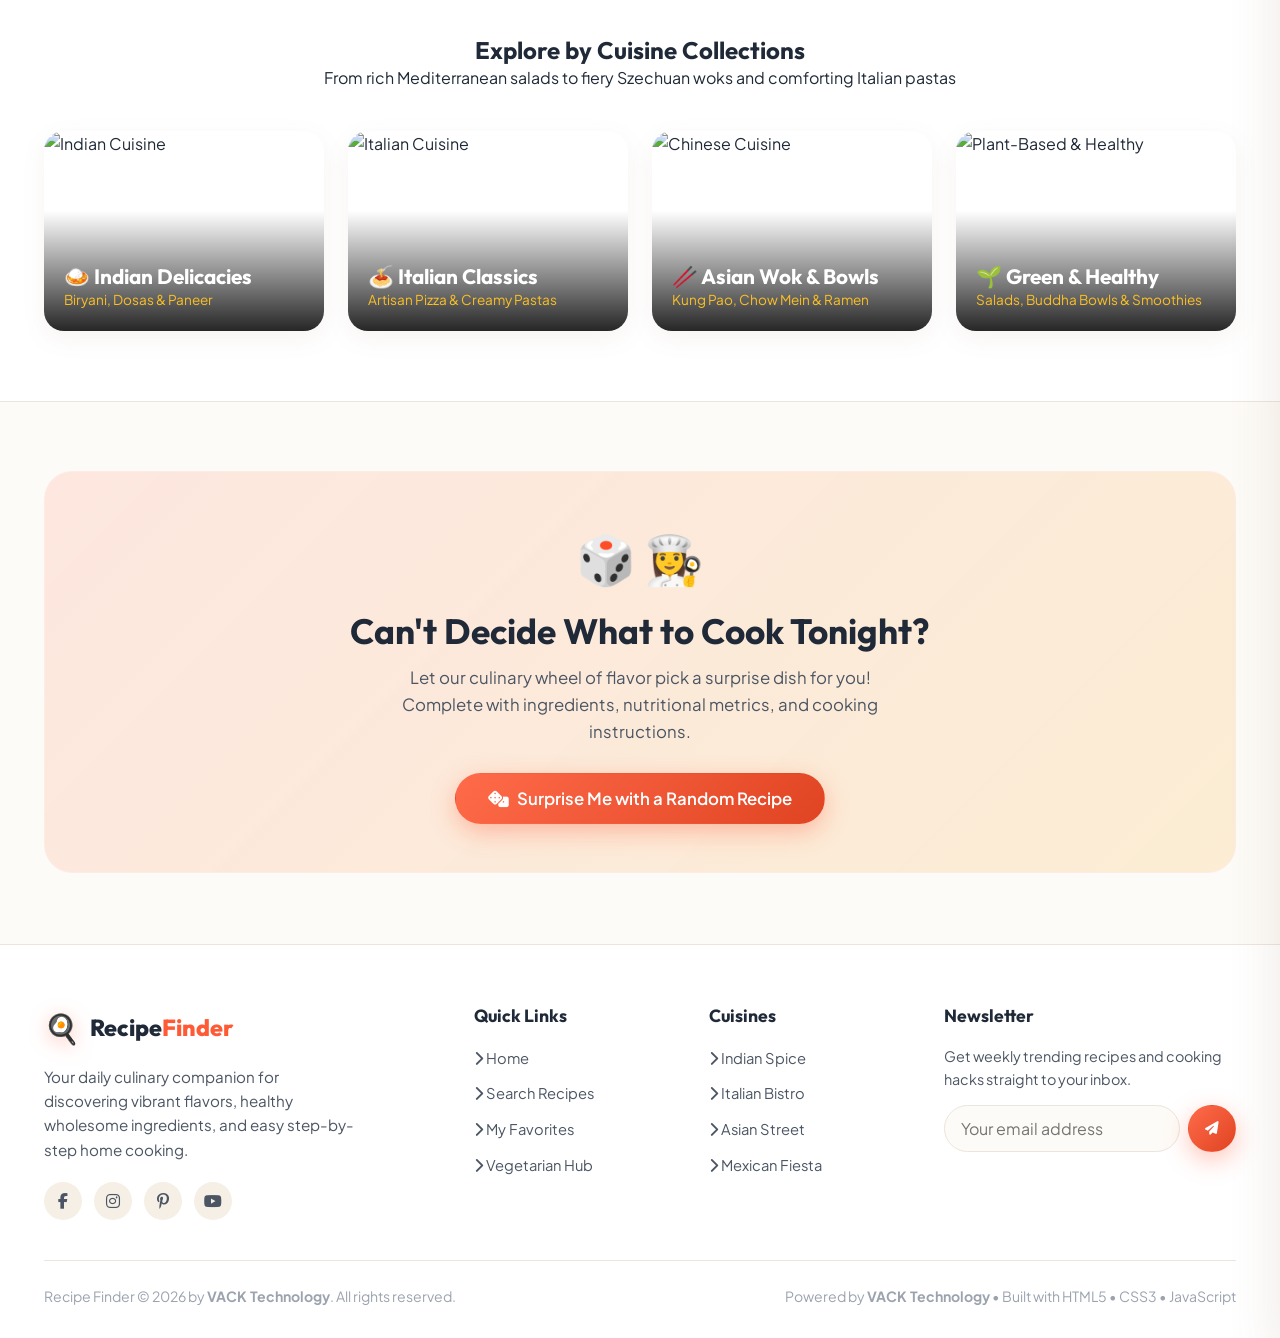
==== commit 4108abdc: "feat: add modern motion animations, 3D card tilt, scroll progress bar, and particle micro-interactio" ====
--- a/index.html
+++ b/index.html
@@ -18,6 +18,7 @@
     <link rel="stylesheet" href="css/style.css">
     <link rel="stylesheet" href="css/recipes.css">
     <link rel="stylesheet" href="css/responsive.css">
+    <link rel="stylesheet" href="css/motion.css">
 </head>
 <body>
 
@@ -89,14 +90,14 @@
         <!-- Hero Section -->
         <section class="hero-section">
             <div class="container">
-                <div class="hero-badge">
+                <div class="hero-badge motion-float" data-motion="fade-down">
                     <i class="fas fa-fire"></i> Discover Over 1,000+ Gourmet Recipes
                 </div>
-                <h1 class="hero-title">Discover Delicious <span>Recipes</span> 🍴</h1>
-                <p class="hero-subtitle">Search curated dishes by ingredients, cuisine, cook time, and dietary preferences with step-by-step masterclass instructions.</p>
+                <h1 class="hero-title" data-motion="fade-up" data-motion-delay="100">Discover Delicious <span>Recipes</span> 🍴</h1>
+                <p class="hero-subtitle" data-motion="fade-up" data-motion-delay="150">Search curated dishes by ingredients, cuisine, cook time, and dietary preferences with step-by-step masterclass instructions.</p>
 
                 <!-- Search Form -->
-                <div class="hero-search-wrapper">
+                <div class="hero-search-wrapper" data-motion="fade-up" data-motion-delay="200">
                     <form class="hero-search-form" action="recipes.html" method="GET">
                         <i class="fas fa-search search-icon"></i>
                         <input type="text" name="q" placeholder="Search for recipes or ingredients (e.g. Chicken, Pasta, Rice)..." required autocomplete="off">
@@ -119,7 +120,7 @@
                 </div>
 
                 <!-- Stats Ribbon -->
-                <div class="hero-stats">
+                <div class="hero-stats" data-motion="fade-up" data-motion-delay="250">
                     <div class="stat-item">
                         <div class="stat-number">1,200+</div>
                         <div class="stat-label">Handcrafted Recipes</div>
@@ -141,7 +142,7 @@
         </section>
 
         <!-- Traditional & Heritage Masterclass Recipes Section -->
-        <section class="container" style="padding: 60px 24px 20px;">
+        <section class="container" style="padding: 60px 24px 20px;" data-motion="fade-up">
             <div class="section-header">
                 <div class="section-title-wrap">
                     <h2>👑 Traditional & Heritage Classics</h2>
@@ -158,7 +159,7 @@
         </section>
 
         <!-- Popular Recipes Section -->
-        <section class="container" style="padding: 40px 24px 60px;">
+        <section class="container" style="padding: 40px 24px 60px;" data-motion="fade-up">
             <div class="section-header">
                 <div class="section-title-wrap">
                     <h2>Popular Recipes</h2>
@@ -180,7 +181,7 @@
         </section>
 
         <!-- Curated Recipe Categories Feature -->
-        <section style="background: var(--bg-surface); padding: 70px 0; border-top:1px solid var(--border-subtle); border-bottom:1px solid var(--border-subtle);">
+        <section style="background: var(--bg-surface); padding: 70px 0; border-top:1px solid var(--border-subtle); border-bottom:1px solid var(--border-subtle);" data-motion="fade-up">
             <div class="container">
                 <div class="section-header" style="text-align:center; display:block; margin-bottom:40px;">
                     <h2>Explore by Cuisine Collections</h2>
@@ -188,7 +189,7 @@
                 </div>
 
                 <div style="display:grid; grid-template-columns: repeat(auto-fit, minmax(240px, 1fr)); gap:24px;">
-                    <a href="recipes.html?cuisine=Indian" style="position:relative; height:200px; border-radius:var(--radius-lg); overflow:hidden; box-shadow:var(--shadow-md); display:block;">
+                    <a href="recipes.html?cuisine=Indian" class="curated-card" style="position:relative; height:200px; border-radius:var(--radius-lg); overflow:hidden; box-shadow:var(--shadow-md); display:block;" data-motion="zoom-in" data-motion-delay="100">
                         <img src="https://images.unsplash.com/photo-1589302168068-964664d93dc0?auto=format&fit=crop&w=600&q=80" alt="Indian Cuisine" style="width:100%; height:100%; object-fit:cover; transition:transform 0.4s ease;">
                         <div style="position:absolute; inset:0; background:linear-gradient(to top, rgba(0,0,0,0.85) 0%, transparent 60%); display:flex; flex-direction:column; justify-content:flex-end; padding:20px; color:#fff;">
                             <h3 style="color:#fff; font-size:1.3rem;">🍛 Indian Delicacies</h3>
@@ -196,7 +197,7 @@
                         </div>
                     </a>
 
-                    <a href="recipes.html?cuisine=Italian" style="position:relative; height:200px; border-radius:var(--radius-lg); overflow:hidden; box-shadow:var(--shadow-md); display:block;">
+                    <a href="recipes.html?cuisine=Italian" class="curated-card" style="position:relative; height:200px; border-radius:var(--radius-lg); overflow:hidden; box-shadow:var(--shadow-md); display:block;" data-motion="zoom-in" data-motion-delay="200">
                         <img src="https://images.unsplash.com/photo-1555396273-367ea4eb4db5?auto=format&fit=crop&w=600&q=80" alt="Italian Cuisine" style="width:100%; height:100%; object-fit:cover; transition:transform 0.4s ease;">
                         <div style="position:absolute; inset:0; background:linear-gradient(to top, rgba(0,0,0,0.85) 0%, transparent 60%); display:flex; flex-direction:column; justify-content:flex-end; padding:20px; color:#fff;">
                             <h3 style="color:#fff; font-size:1.3rem;">🍝 Italian Classics</h3>
@@ -204,7 +205,7 @@
                         </div>
                     </a>
 
-                    <a href="recipes.html?cuisine=Chinese" style="position:relative; height:200px; border-radius:var(--radius-lg); overflow:hidden; box-shadow:var(--shadow-md); display:block;">
+                    <a href="recipes.html?cuisine=Chinese" class="curated-card" style="position:relative; height:200px; border-radius:var(--radius-lg); overflow:hidden; box-shadow:var(--shadow-md); display:block;" data-motion="zoom-in" data-motion-delay="300">
                         <img src="https://images.unsplash.com/photo-1563245372-f21724e3856d?auto=format&fit=crop&w=600&q=80" alt="Chinese Cuisine" style="width:100%; height:100%; object-fit:cover; transition:transform 0.4s ease;">
                         <div style="position:absolute; inset:0; background:linear-gradient(to top, rgba(0,0,0,0.85) 0%, transparent 60%); display:flex; flex-direction:column; justify-content:flex-end; padding:20px; color:#fff;">
                             <h3 style="color:#fff; font-size:1.3rem;">🥢 Asian Wok & Bowls</h3>
@@ -212,7 +213,7 @@
                         </div>
                     </a>
 
-                    <a href="recipes.html?diet=Vegetarian" style="position:relative; height:200px; border-radius:var(--radius-lg); overflow:hidden; box-shadow:var(--shadow-md); display:block;">
+                    <a href="recipes.html?diet=Vegetarian" class="curated-card" style="position:relative; height:200px; border-radius:var(--radius-lg); overflow:hidden; box-shadow:var(--shadow-md); display:block;" data-motion="zoom-in" data-motion-delay="400">
                         <img src="https://images.unsplash.com/photo-1540420773420-3366772f4999?auto=format&fit=crop&w=600&q=80" alt="Plant-Based & Healthy" style="width:100%; height:100%; object-fit:cover; transition:transform 0.4s ease;">
                         <div style="position:absolute; inset:0; background:linear-gradient(to top, rgba(0,0,0,0.85) 0%, transparent 60%); display:flex; flex-direction:column; justify-content:flex-end; padding:20px; color:#fff;">
                             <h3 style="color:#fff; font-size:1.3rem;">🌱 Green & Healthy</h3>
@@ -224,9 +225,9 @@
         </section>
 
         <!-- Random Recipe Callout Banner -->
-        <section class="container" style="padding: 70px 24px;">
+        <section class="container" style="padding: 70px 24px;" data-motion="scale-up">
             <div style="background: linear-gradient(135deg, rgba(255, 90, 54, 0.12) 0%, rgba(245, 158, 11, 0.15) 100%); border: 1.5px solid var(--primary-light); border-radius: var(--radius-xl); padding: 48px; text-align: center; position: relative; overflow: hidden;">
-                <span style="font-size: 3rem; display: block; margin-bottom: 12px;">🎲 👩‍🍳</span>
+                <span class="motion-float" style="font-size: 3rem; display: block; margin-bottom: 12px;">🎲 👩‍🍳</span>
                 <h2 style="font-size: 2.2rem; margin-bottom: 12px;">Can't Decide What to Cook Tonight?</h2>
                 <p style="color: var(--text-secondary); max-width: 540px; margin: 0 auto 28px; font-size: 1.05rem;">
                     Let our culinary wheel of flavor pick a surprise dish for you! Complete with ingredients, nutritional metrics, and cooking instructions.
@@ -311,6 +312,7 @@
     <!-- Scripts -->
     <script src="js/data.js"></script>
     <script src="js/app.js"></script>
+    <script src="js/motion.js"></script>
     <script>
         // Render traditional and popular recipes on home page
         document.addEventListener('DOMContentLoaded', () => {
--- a/css/motion.css
+++ b/css/motion.css
@@ -0,0 +1,332 @@
+/* ==========================================================================
+   Recipe Finder - Advanced Motion & Animation Design System
+   ========================================================================== */
+
+/* Top Scroll Reading Progress Bar */
+.scroll-progress-bar {
+    position: fixed;
+    top: 0;
+    left: 0;
+    width: 0%;
+    height: 3.5px;
+    background: linear-gradient(90deg, var(--primary) 0%, #F59E0B 50%, #10B981 100%);
+    box-shadow: 0 0 10px rgba(255, 90, 54, 0.6);
+    z-index: 10001;
+    pointer-events: none;
+    transition: width 0.1s linear;
+}
+
+/* Page Entry Fade */
+body {
+    animation: motionPageFadeIn 0.5s cubic-bezier(0.16, 1, 0.3, 1) forwards;
+}
+
+@keyframes motionPageFadeIn {
+    0% {
+        opacity: 0;
+        transform: translateY(6px);
+    }
+    100% {
+        opacity: 1;
+        transform: translateY(0);
+    }
+}
+
+/* ==========================================================================
+   Viewport Reveal Elements (Triggered by IntersectionObserver)
+   ========================================================================== */
+[data-motion] {
+    opacity: 0;
+    will-change: transform, opacity;
+    transition: opacity 0.75s cubic-bezier(0.16, 1, 0.3, 1), 
+                transform 0.75s cubic-bezier(0.16, 1, 0.3, 1);
+}
+
+[data-motion="fade-up"] {
+    transform: translateY(36px);
+}
+
+[data-motion="fade-down"] {
+    transform: translateY(-36px);
+}
+
+[data-motion="fade-left"] {
+    transform: translateX(36px);
+}
+
+[data-motion="fade-right"] {
+    transform: translateX(-36px);
+}
+
+[data-motion="zoom-in"] {
+    transform: scale(0.92);
+}
+
+[data-motion="scale-up"] {
+    transform: scale(0.85) translateY(20px);
+}
+
+[data-motion="flip-up"] {
+    transform: perspective(1000px) rotateX(25deg) translateY(30px);
+}
+
+/* Active animated state */
+[data-motion].motion-in-view {
+    opacity: 1 !important;
+    transform: translate3d(0, 0, 0) scale(1) rotateX(0deg) rotateY(0deg) !important;
+}
+
+/* Stagger Delays */
+[data-motion-delay="50"]  { transition-delay: 0.05s; }
+[data-motion-delay="100"] { transition-delay: 0.1s; }
+[data-motion-delay="150"] { transition-delay: 0.15s; }
+[data-motion-delay="200"] { transition-delay: 0.2s; }
+[data-motion-delay="250"] { transition-delay: 0.25s; }
+[data-motion-delay="300"] { transition-delay: 0.3s; }
+[data-motion-delay="350"] { transition-delay: 0.35s; }
+[data-motion-delay="400"] { transition-delay: 0.4s; }
+[data-motion-delay="500"] { transition-delay: 0.5s; }
+[data-motion-delay="600"] { transition-delay: 0.6s; }
+
+/* ==========================================================================
+   Recipe Cards Staggered Animation
+   ========================================================================== */
+.recipes-grid .recipe-card {
+    opacity: 0;
+    transform: translateY(28px) scale(0.98);
+    animation: motionCardEntrance 0.65s cubic-bezier(0.16, 1, 0.3, 1) forwards;
+    will-change: transform, opacity;
+}
+
+@keyframes motionCardEntrance {
+    to {
+        opacity: 1;
+        transform: translateY(0) scale(1);
+    }
+}
+
+/* Generate stagger delays for up to 16 cards in a grid */
+.recipes-grid .recipe-card:nth-child(1)  { animation-delay: 0.04s; }
+.recipes-grid .recipe-card:nth-child(2)  { animation-delay: 0.08s; }
+.recipes-grid .recipe-card:nth-child(3)  { animation-delay: 0.12s; }
+.recipes-grid .recipe-card:nth-child(4)  { animation-delay: 0.16s; }
+.recipes-grid .recipe-card:nth-child(5)  { animation-delay: 0.20s; }
+.recipes-grid .recipe-card:nth-child(6)  { animation-delay: 0.24s; }
+.recipes-grid .recipe-card:nth-child(7)  { animation-delay: 0.28s; }
+.recipes-grid .recipe-card:nth-child(8)  { animation-delay: 0.32s; }
+.recipes-grid .recipe-card:nth-child(9)  { animation-delay: 0.36s; }
+.recipes-grid .recipe-card:nth-child(10) { animation-delay: 0.40s; }
+.recipes-grid .recipe-card:nth-child(11) { animation-delay: 0.44s; }
+.recipes-grid .recipe-card:nth-child(12) { animation-delay: 0.48s; }
+
+/* ==========================================================================
+   Interactive 3D Tilt & Glass Sheen
+   ========================================================================== */
+.tilt-card {
+    transform-style: preserve-3d;
+    perspective: 1000px;
+    transition: transform 0.2s cubic-bezier(0.2, 0.8, 0.4, 1), box-shadow 0.3s ease;
+    position: relative;
+}
+
+.tilt-glare {
+    position: absolute;
+    top: 0;
+    left: 0;
+    right: 0;
+    bottom: 0;
+    border-radius: inherit;
+    pointer-events: none;
+    background: radial-gradient(circle at var(--mouse-x, 50%) var(--mouse-y, 50%), rgba(255, 255, 255, 0.22) 0%, transparent 65%);
+    opacity: 0;
+    transition: opacity 0.3s ease;
+    z-index: 5;
+}
+
+[data-theme="dark"] .tilt-glare {
+    background: radial-gradient(circle at var(--mouse-x, 50%) var(--mouse-y, 50%), rgba(255, 255, 255, 0.08) 0%, transparent 65%);
+}
+
+.tilt-card:hover .tilt-glare {
+    opacity: 1;
+}
+
+/* ==========================================================================
+   Ambient Floating Particles in Hero
+   ========================================================================== */
+.floating-particle-container {
+    position: absolute;
+    inset: 0;
+    overflow: hidden;
+    pointer-events: none;
+    z-index: 1;
+}
+
+.floating-particle {
+    position: absolute;
+    user-select: none;
+    font-size: 2rem;
+    filter: drop-shadow(0 6px 14px rgba(0, 0, 0, 0.08));
+    animation: floatParticle 8s infinite ease-in-out;
+    opacity: 0.45;
+}
+
+[data-theme="dark"] .floating-particle {
+    opacity: 0.28;
+    filter: drop-shadow(0 6px 14px rgba(0, 0, 0, 0.4));
+}
+
+.floating-particle.p-1 { top: 12%; left: 8%; animation-duration: 9s; font-size: 2.3rem; }
+.floating-particle.p-2 { top: 22%; right: 10%; animation-duration: 11s; animation-delay: 1.5s; font-size: 2.1rem; }
+.floating-particle.p-3 { bottom: 18%; left: 14%; animation-duration: 10s; animation-delay: 3s; font-size: 1.8rem; }
+.floating-particle.p-4 { bottom: 25%; right: 12%; animation-duration: 8.5s; animation-delay: 2s; font-size: 2.4rem; }
+.floating-particle.p-5 { top: 48%; left: 4%; animation-duration: 12s; animation-delay: 4.5s; font-size: 1.6rem; }
+.floating-particle.p-6 { top: 60%; right: 5%; animation-duration: 9.5s; animation-delay: 0.8s; font-size: 1.9rem; }
+
+@keyframes floatParticle {
+    0%, 100% {
+        transform: translate3d(0, 0, 0) rotate(0deg) scale(1);
+    }
+    33% {
+        transform: translate3d(14px, -24px, 0) rotate(8deg) scale(1.05);
+    }
+    66% {
+        transform: translate3d(-12px, -14px, 0) rotate(-6deg) scale(0.95);
+    }
+}
+
+/* Floating Badges Keyframes */
+@keyframes floatBadgeSlow {
+    0%, 100% { transform: translateY(0px) rotate(0deg); }
+    50% { transform: translateY(-8px) rotate(1deg); }
+}
+
+.motion-float {
+    animation: floatBadgeSlow 4.5s infinite ease-in-out;
+}
+
+/* ==========================================================================
+   Heart Burst Animation on Favorite Click
+   ========================================================================== */
+.heart-burst {
+    animation: heartPop 0.55s cubic-bezier(0.175, 0.885, 0.32, 1.275) forwards;
+}
+
+@keyframes heartPop {
+    0% { transform: scale(1); }
+    30% { transform: scale(1.45) rotate(-12deg); }
+    60% { transform: scale(0.9) rotate(8deg); }
+    100% { transform: scale(1) rotate(0deg); }
+}
+
+/* Mini Sparkle Particles on Favorite Click */
+.sparkle-particle {
+    position: absolute;
+    pointer-events: none;
+    width: 6px;
+    height: 6px;
+    border-radius: 50%;
+    background: #FF5A36;
+    animation: sparkleSpread 0.6s cubic-bezier(0.16, 1, 0.3, 1) forwards;
+    z-index: 100;
+}
+
+@keyframes sparkleSpread {
+    0% {
+        opacity: 1;
+        transform: translate(0, 0) scale(1);
+    }
+    100% {
+        opacity: 0;
+        transform: translate(var(--dx), var(--dy)) scale(0);
+    }
+}
+
+/* ==========================================================================
+   Interactive Liquid Ripple Effect on Buttons
+   ========================================================================== */
+.btn, .tag-pill, .btn-icon, .btn-fav-toggle {
+    position: relative;
+    overflow: hidden;
+}
+
+.ripple-effect {
+    position: absolute;
+    border-radius: 50%;
+    background: rgba(255, 255, 255, 0.4);
+    transform: scale(0);
+    animation: rippleAnim 0.6s linear forwards;
+    pointer-events: none;
+}
+
+[data-theme="dark"] .ripple-effect {
+    background: rgba(255, 255, 255, 0.25);
+}
+
+@keyframes rippleAnim {
+    to {
+        transform: scale(4);
+        opacity: 0;
+    }
+}
+
+/* ==========================================================================
+   Glowing Pulse Aura on Focus & Highlights
+   ========================================================================== */
+@keyframes pulseGlow {
+    0%, 100% {
+        box-shadow: 0 0 0 0 rgba(255, 90, 54, 0.45);
+    }
+    50% {
+        box-shadow: 0 0 0 14px rgba(255, 90, 54, 0);
+    }
+}
+
+.pulse-glow-badge {
+    animation: pulseGlow 2.8s infinite;
+}
+
+/* Shimmer Loading / Highlight bar */
+.shimmer-highlight {
+    position: relative;
+    overflow: hidden;
+}
+
+.shimmer-highlight::after {
+    content: '';
+    position: absolute;
+    top: 0;
+    left: -150%;
+    width: 100%;
+    height: 100%;
+    background: linear-gradient(90deg, transparent, rgba(255, 255, 255, 0.25), transparent);
+    transform: skewX(-20deg);
+    animation: shimmerSweep 3.5s infinite;
+    pointer-events: none;
+}
+
+@keyframes shimmerSweep {
+    0% { left: -150%; }
+    50%, 100% { left: 150%; }
+}
+
+/* ==========================================================================
+   Smooth Micro-interactions & Accessible Reduced Motion
+   ========================================================================== */
+@media (prefers-reduced-motion: reduce) {
+    *, ::before, ::after {
+        animation-duration: 0.01ms !important;
+        animation-iteration-count: 1 !important;
+        transition-duration: 0.01ms !important;
+        scroll-behavior: auto !important;
+    }
+    [data-motion] {
+        opacity: 1 !important;
+        transform: none !important;
+    }
+    .recipes-grid .recipe-card {
+        opacity: 1 !important;
+        transform: none !important;
+        animation: none !important;
+    }
+}
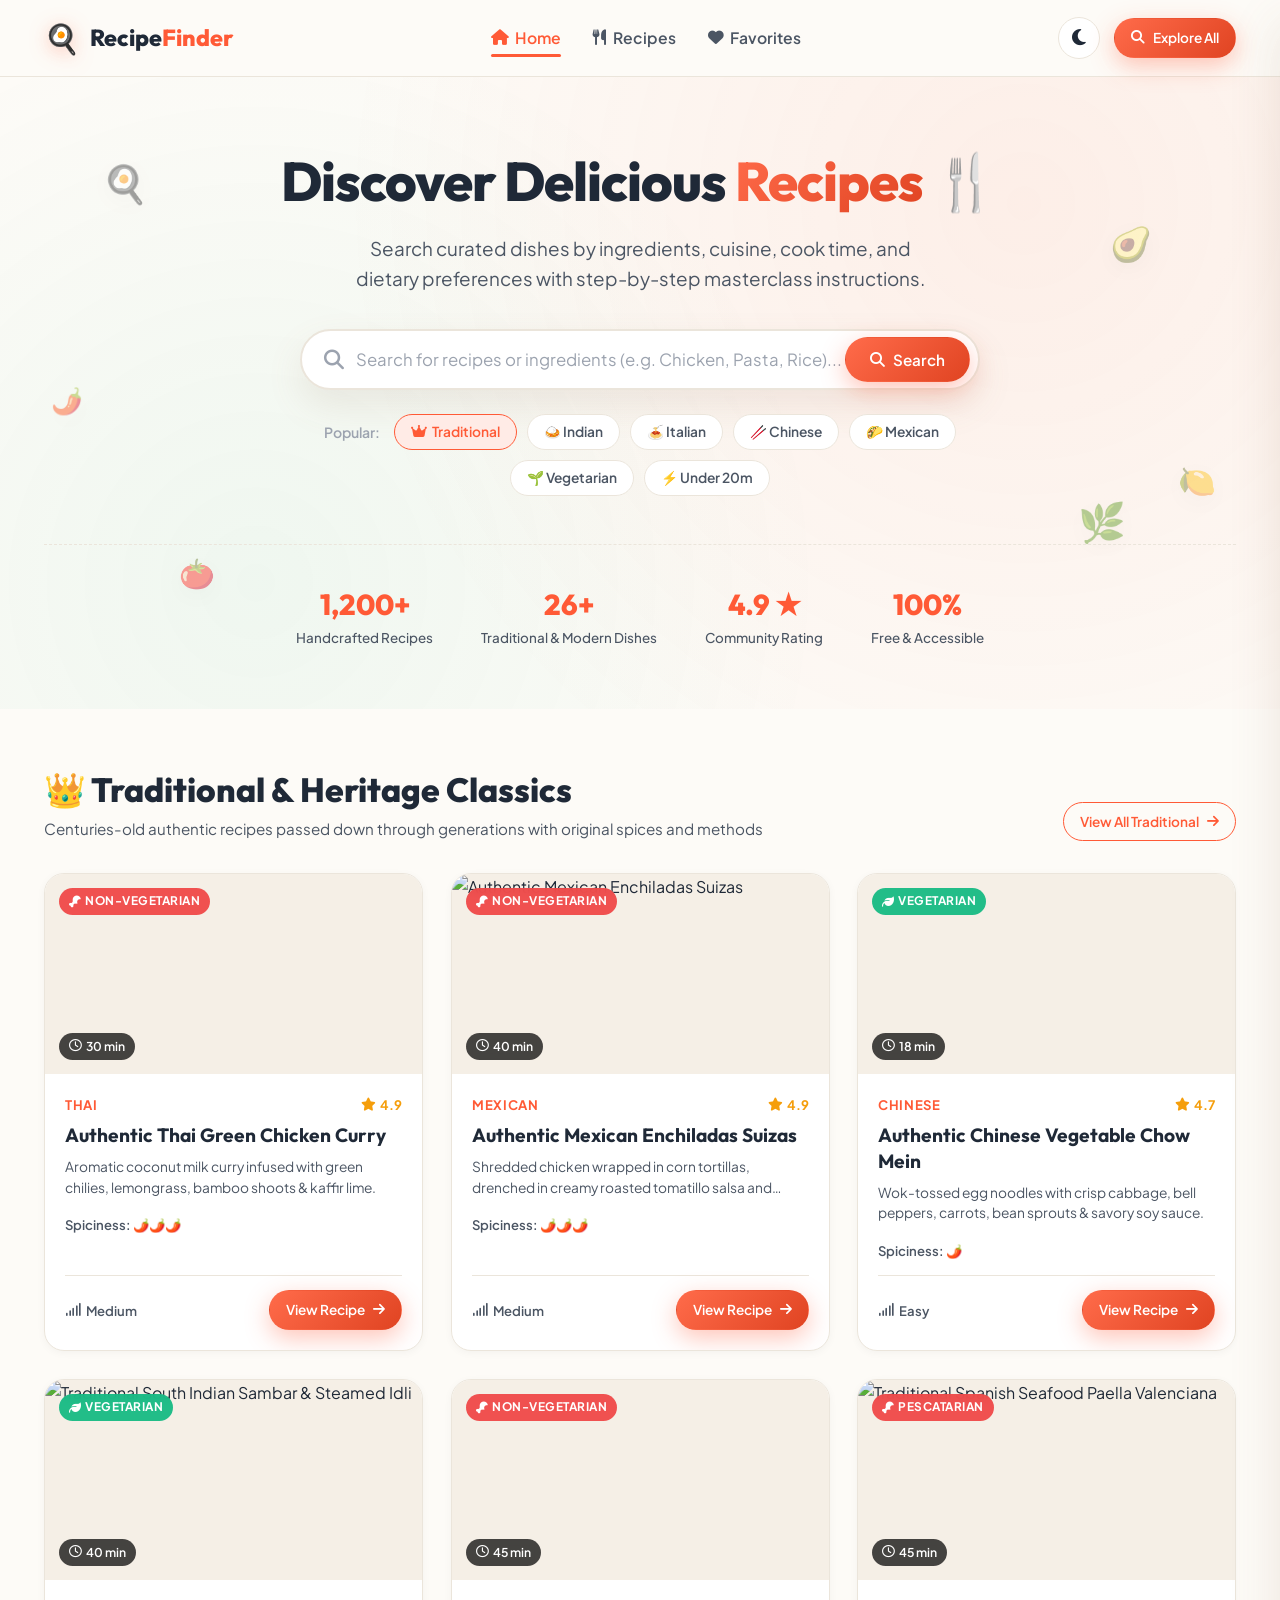
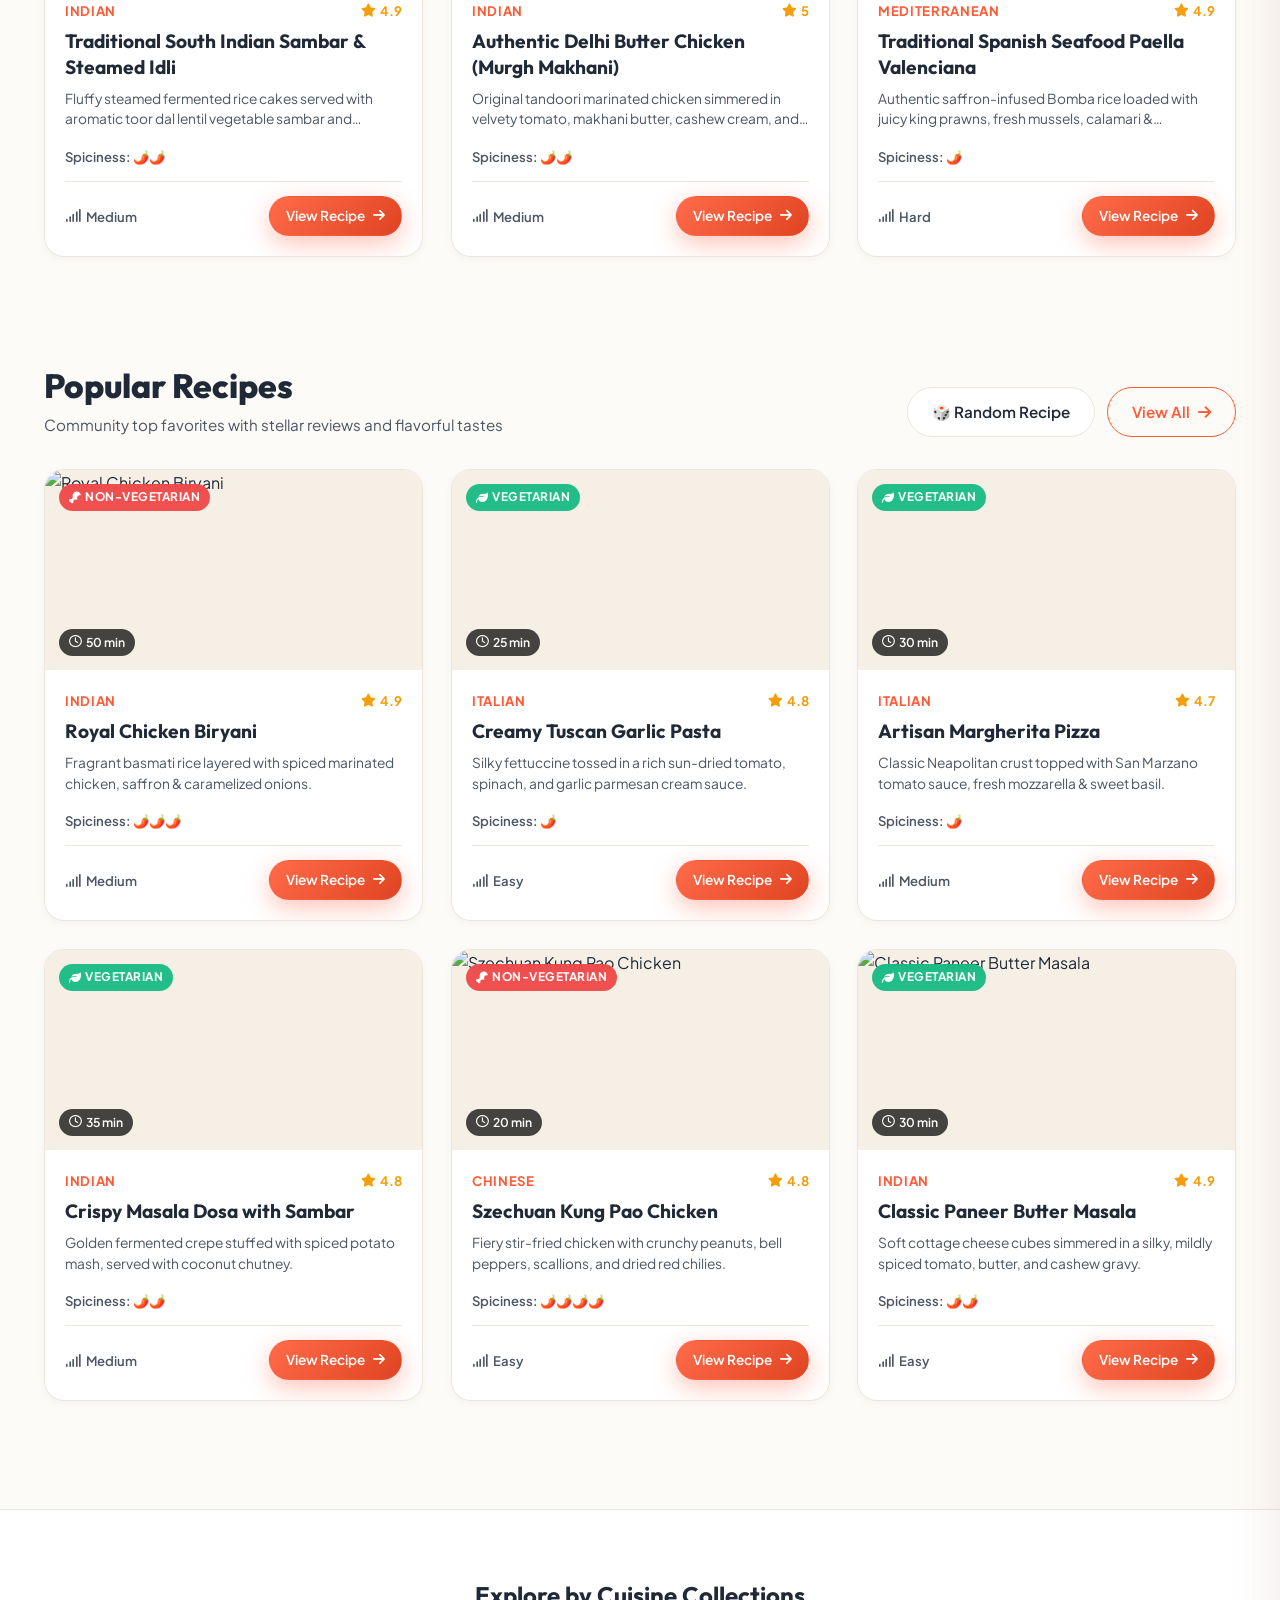
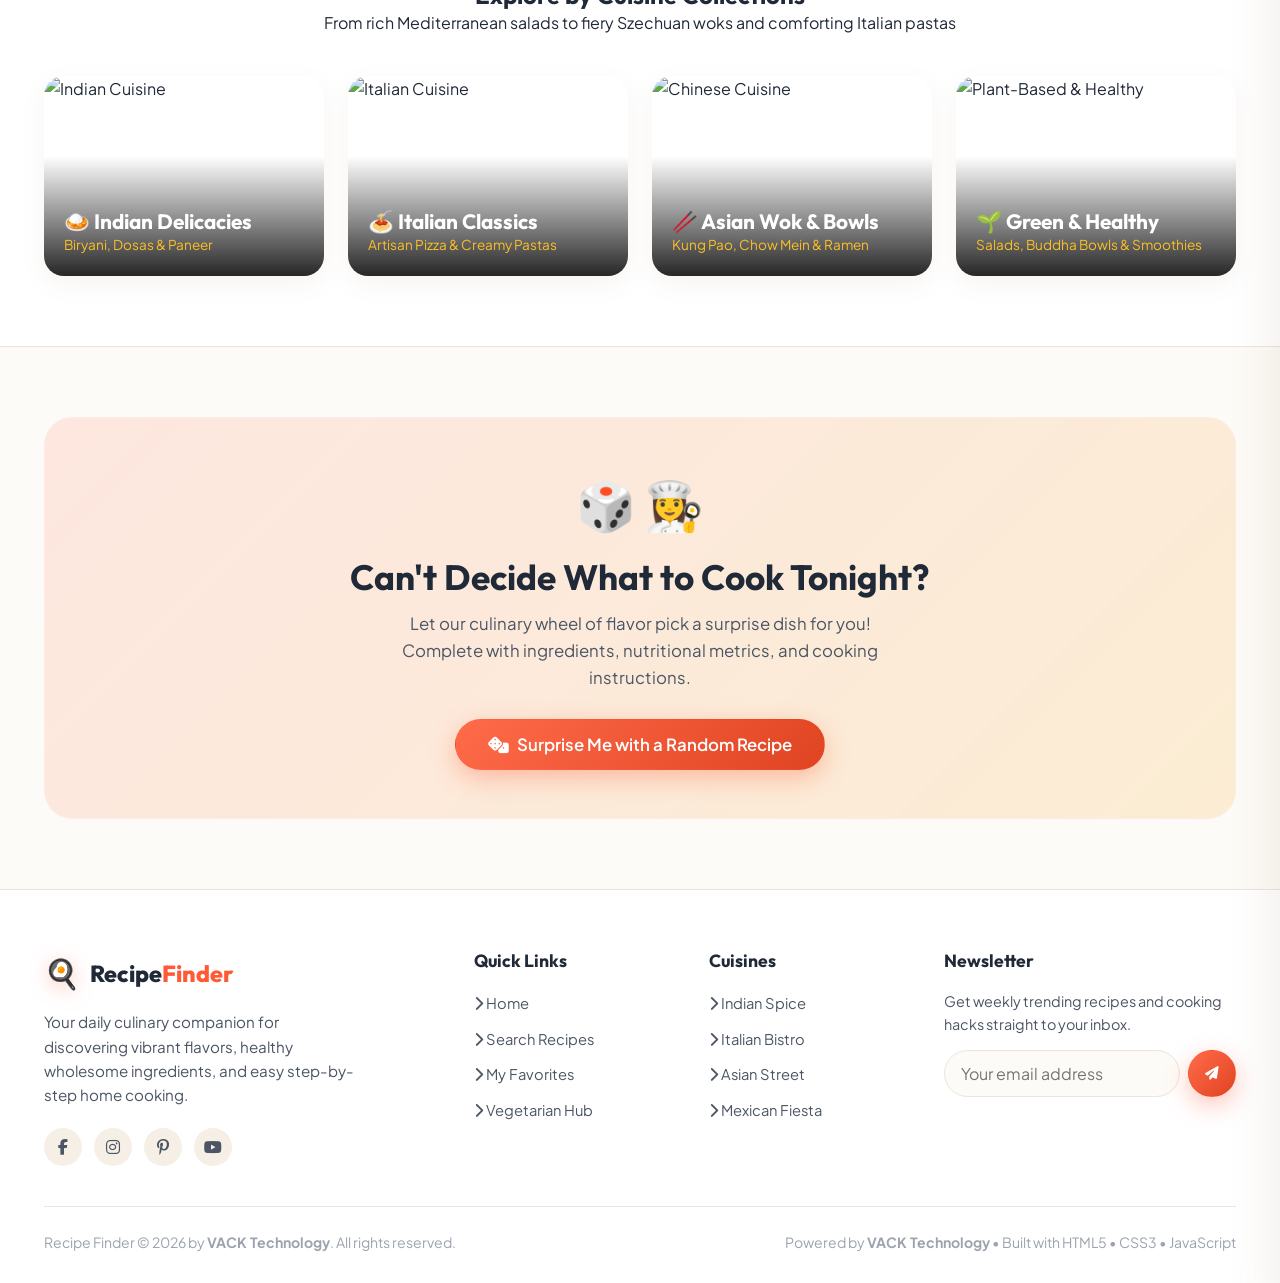
==== commit 970a727e: "chore: remove top hero badge wording from home page" ====
--- a/index.html
+++ b/index.html
@@ -90,9 +90,6 @@
         <!-- Hero Section -->
         <section class="hero-section">
             <div class="container">
-                <div class="hero-badge motion-float" data-motion="fade-down">
-                    <i class="fas fa-fire"></i> Discover Over 1,000+ Gourmet Recipes
-                </div>
                 <h1 class="hero-title" data-motion="fade-up" data-motion-delay="100">Discover Delicious <span>Recipes</span> 🍴</h1>
                 <p class="hero-subtitle" data-motion="fade-up" data-motion-delay="150">Search curated dishes by ingredients, cuisine, cook time, and dietary preferences with step-by-step masterclass instructions.</p>
 
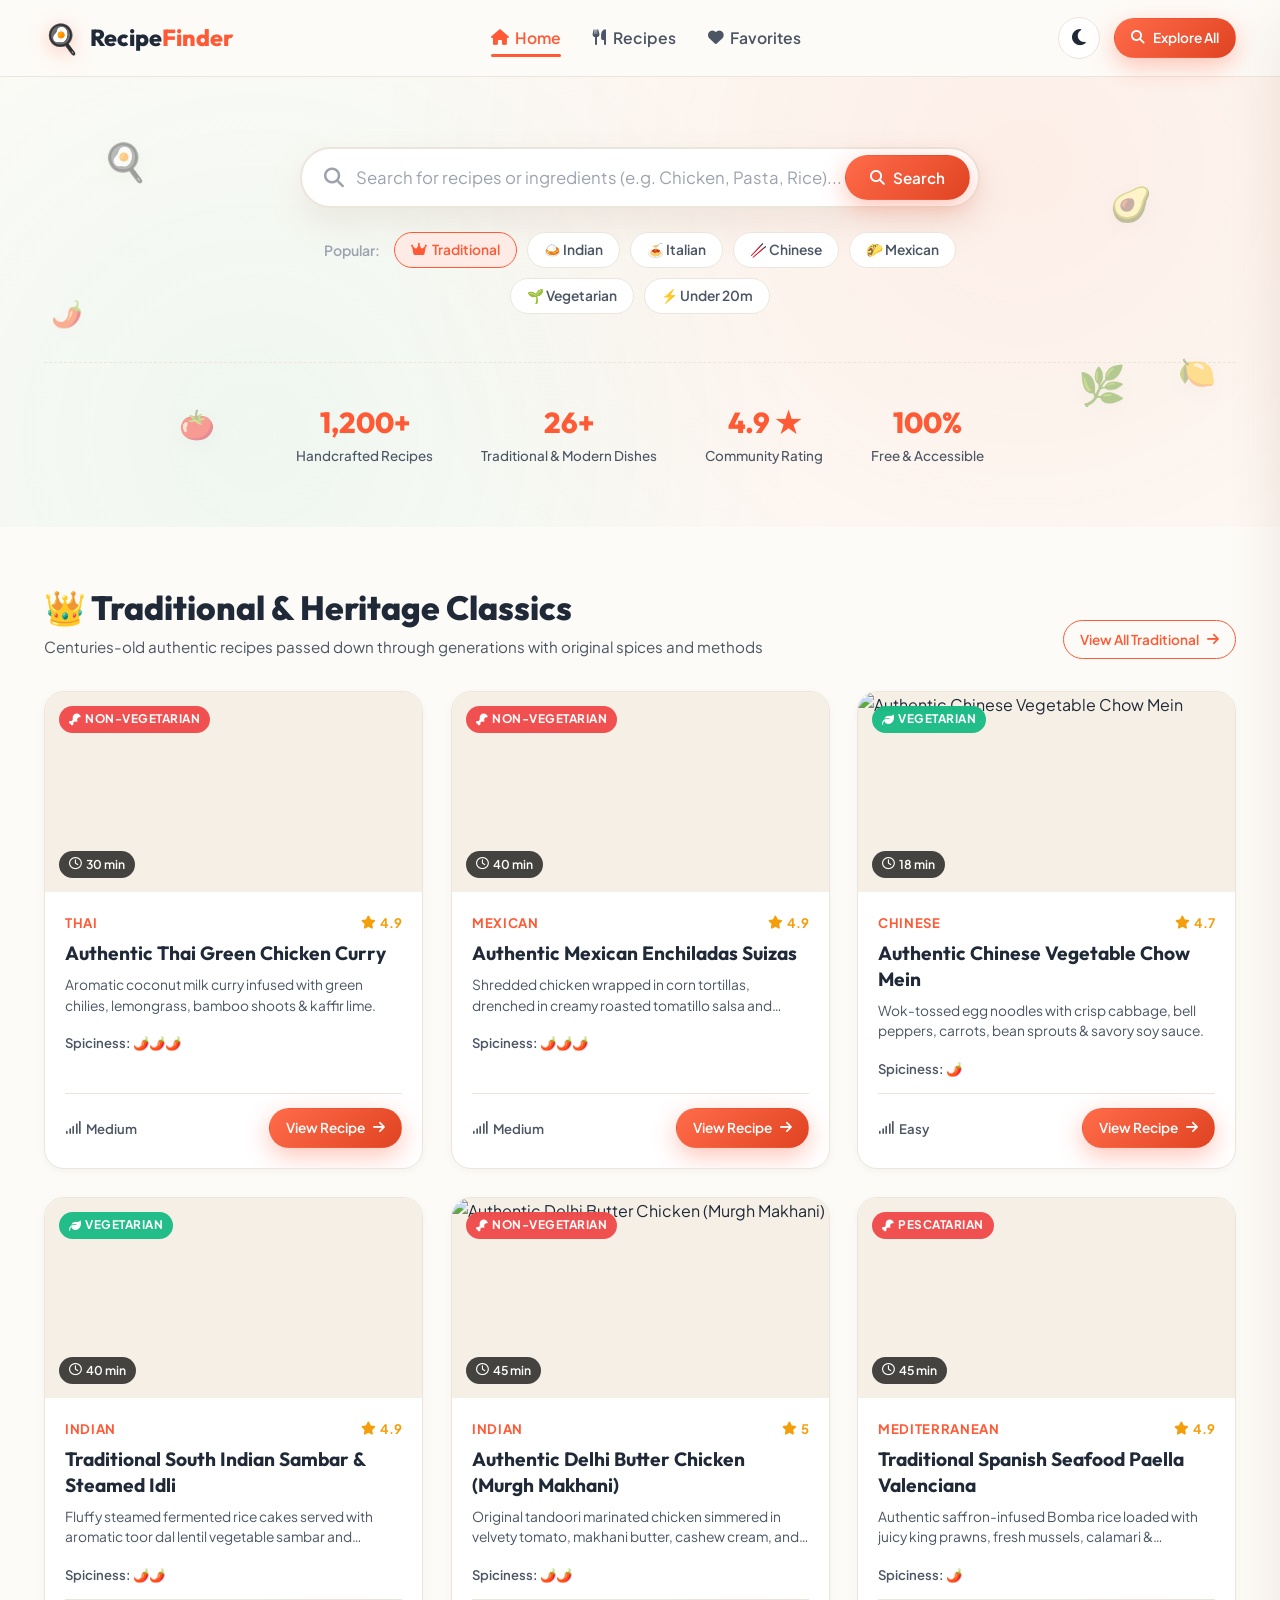
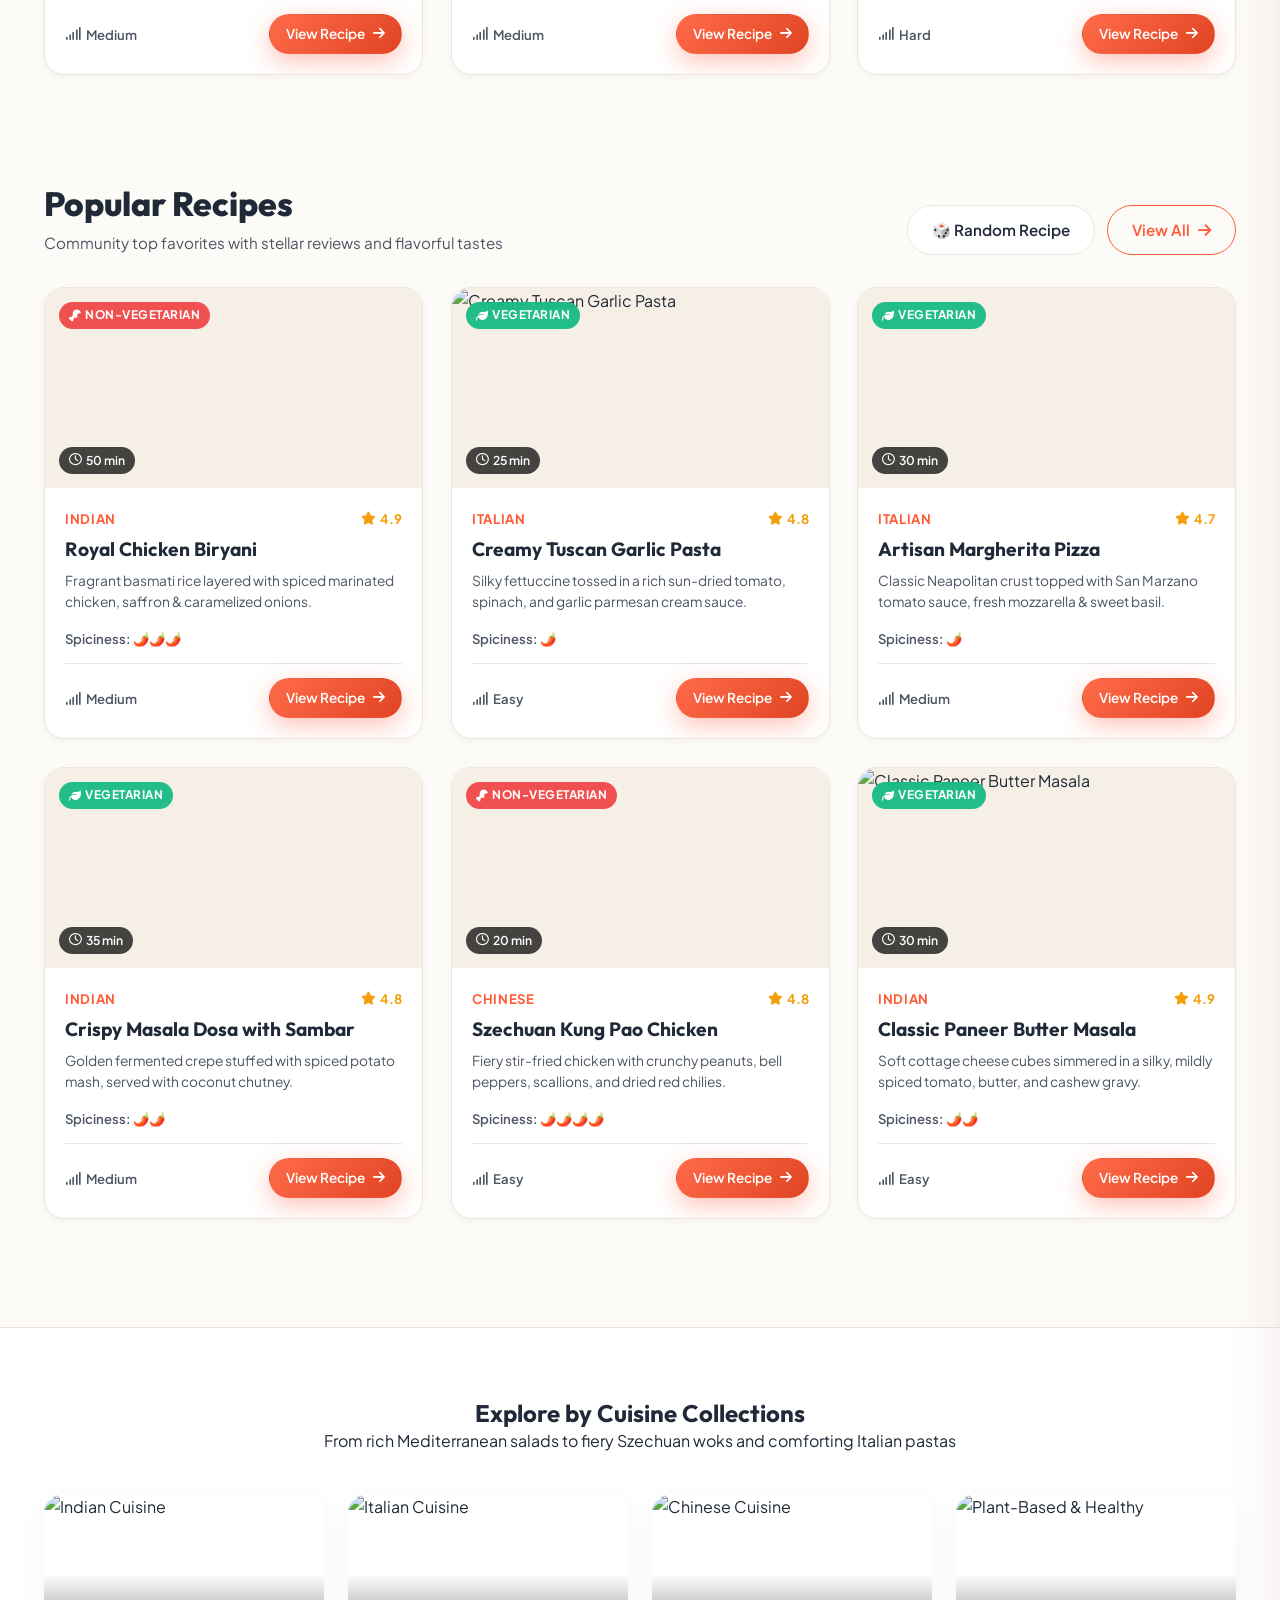
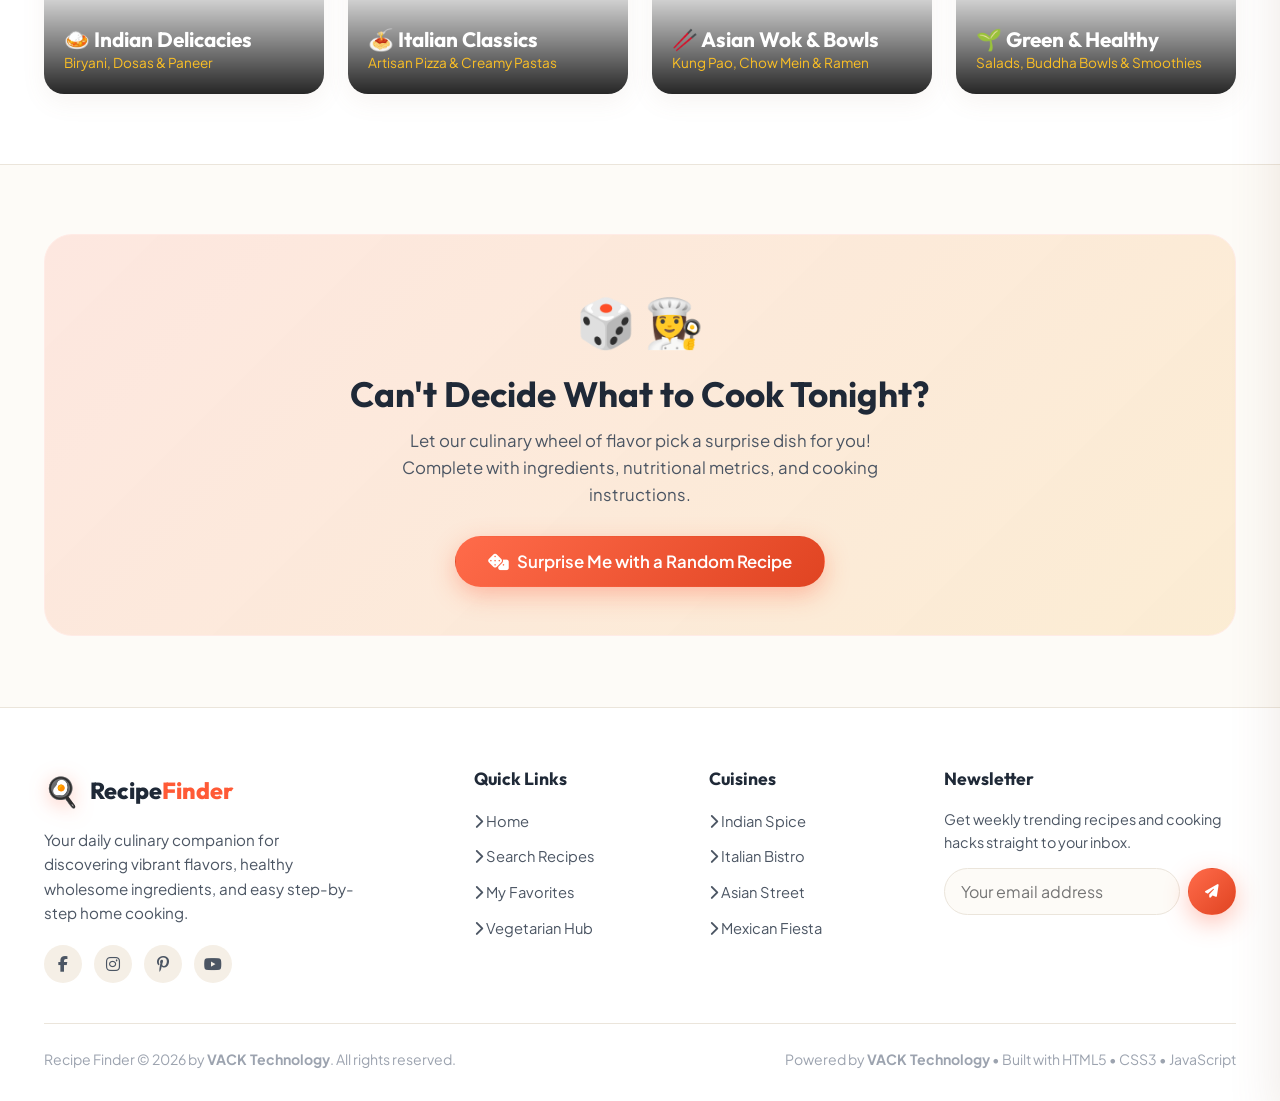
==== commit 12e4efd0: "chore: remove hero title and subtitle text" ====
--- a/index.html
+++ b/index.html
@@ -90,9 +90,6 @@
         <!-- Hero Section -->
         <section class="hero-section">
             <div class="container">
-                <h1 class="hero-title" data-motion="fade-up" data-motion-delay="100">Discover Delicious <span>Recipes</span> 🍴</h1>
-                <p class="hero-subtitle" data-motion="fade-up" data-motion-delay="150">Search curated dishes by ingredients, cuisine, cook time, and dietary preferences with step-by-step masterclass instructions.</p>
-
                 <!-- Search Form -->
                 <div class="hero-search-wrapper" data-motion="fade-up" data-motion-delay="200">
                     <form class="hero-search-form" action="recipes.html" method="GET">
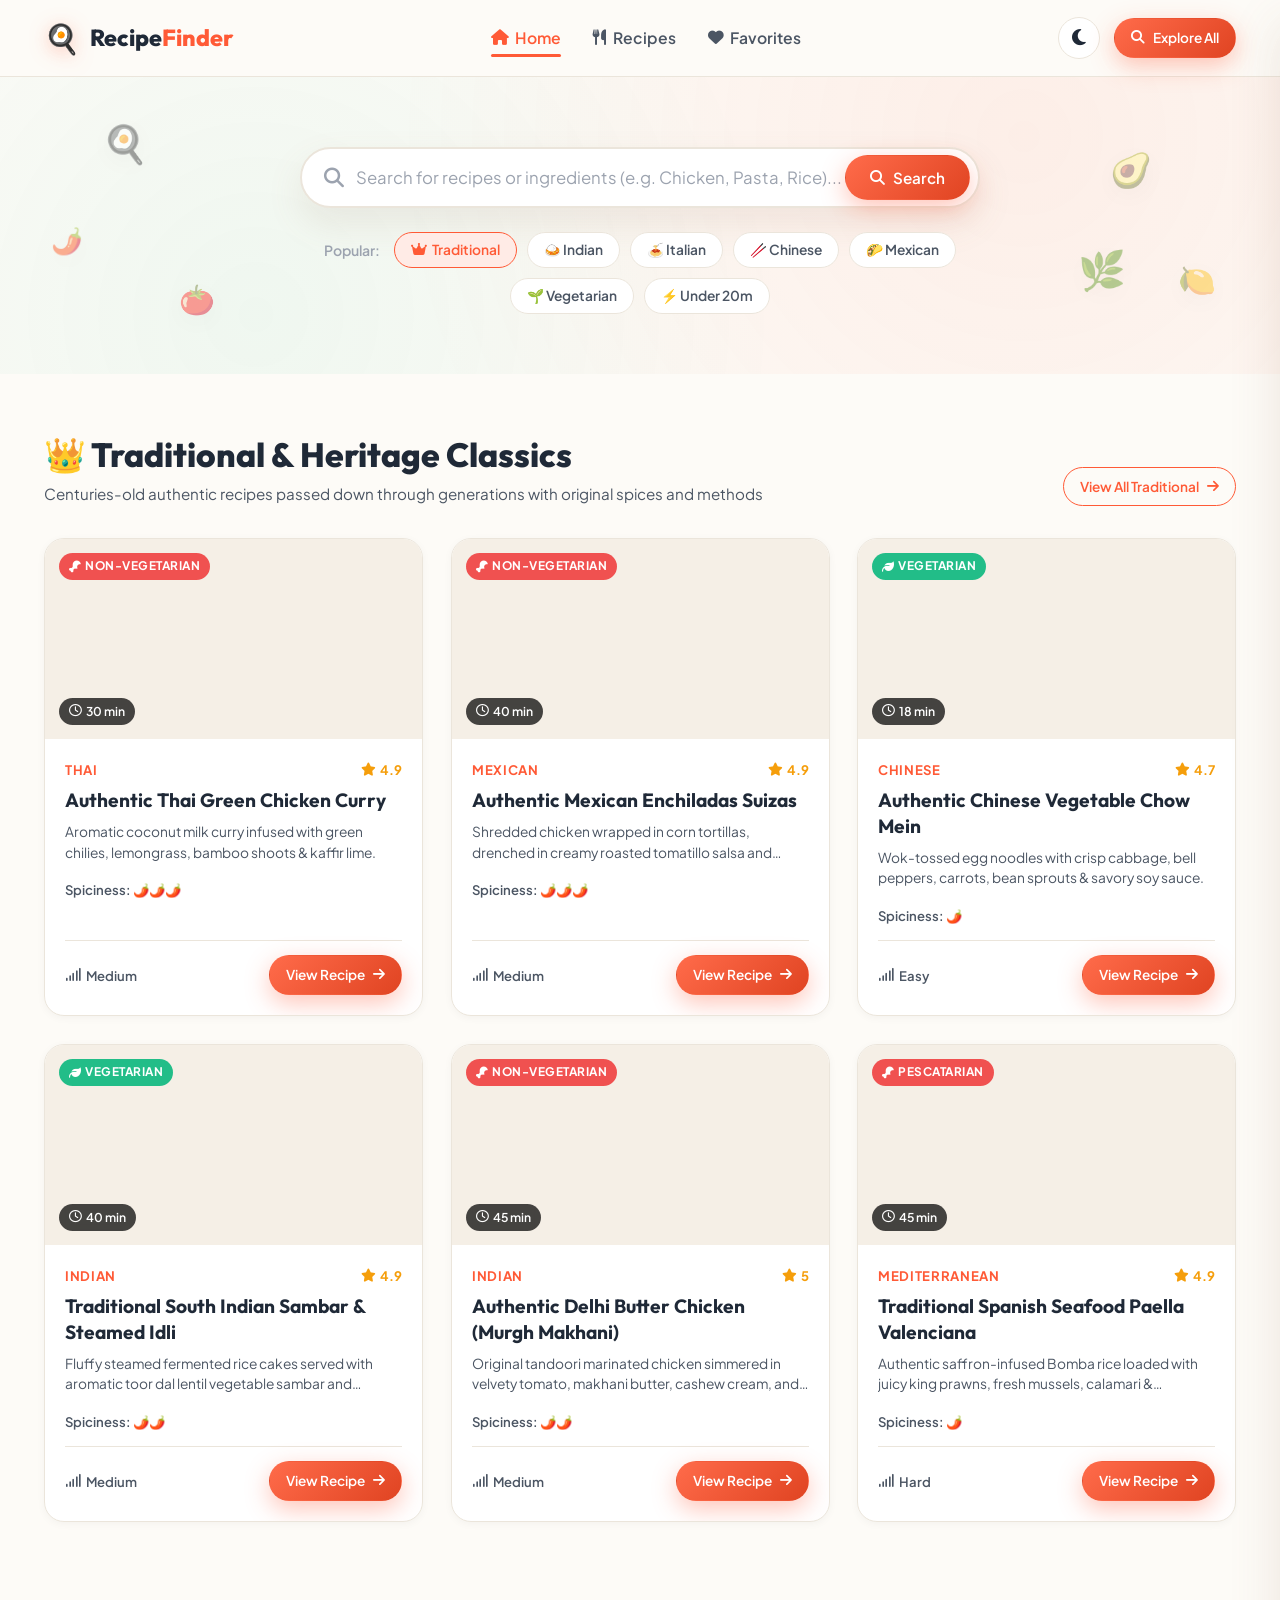
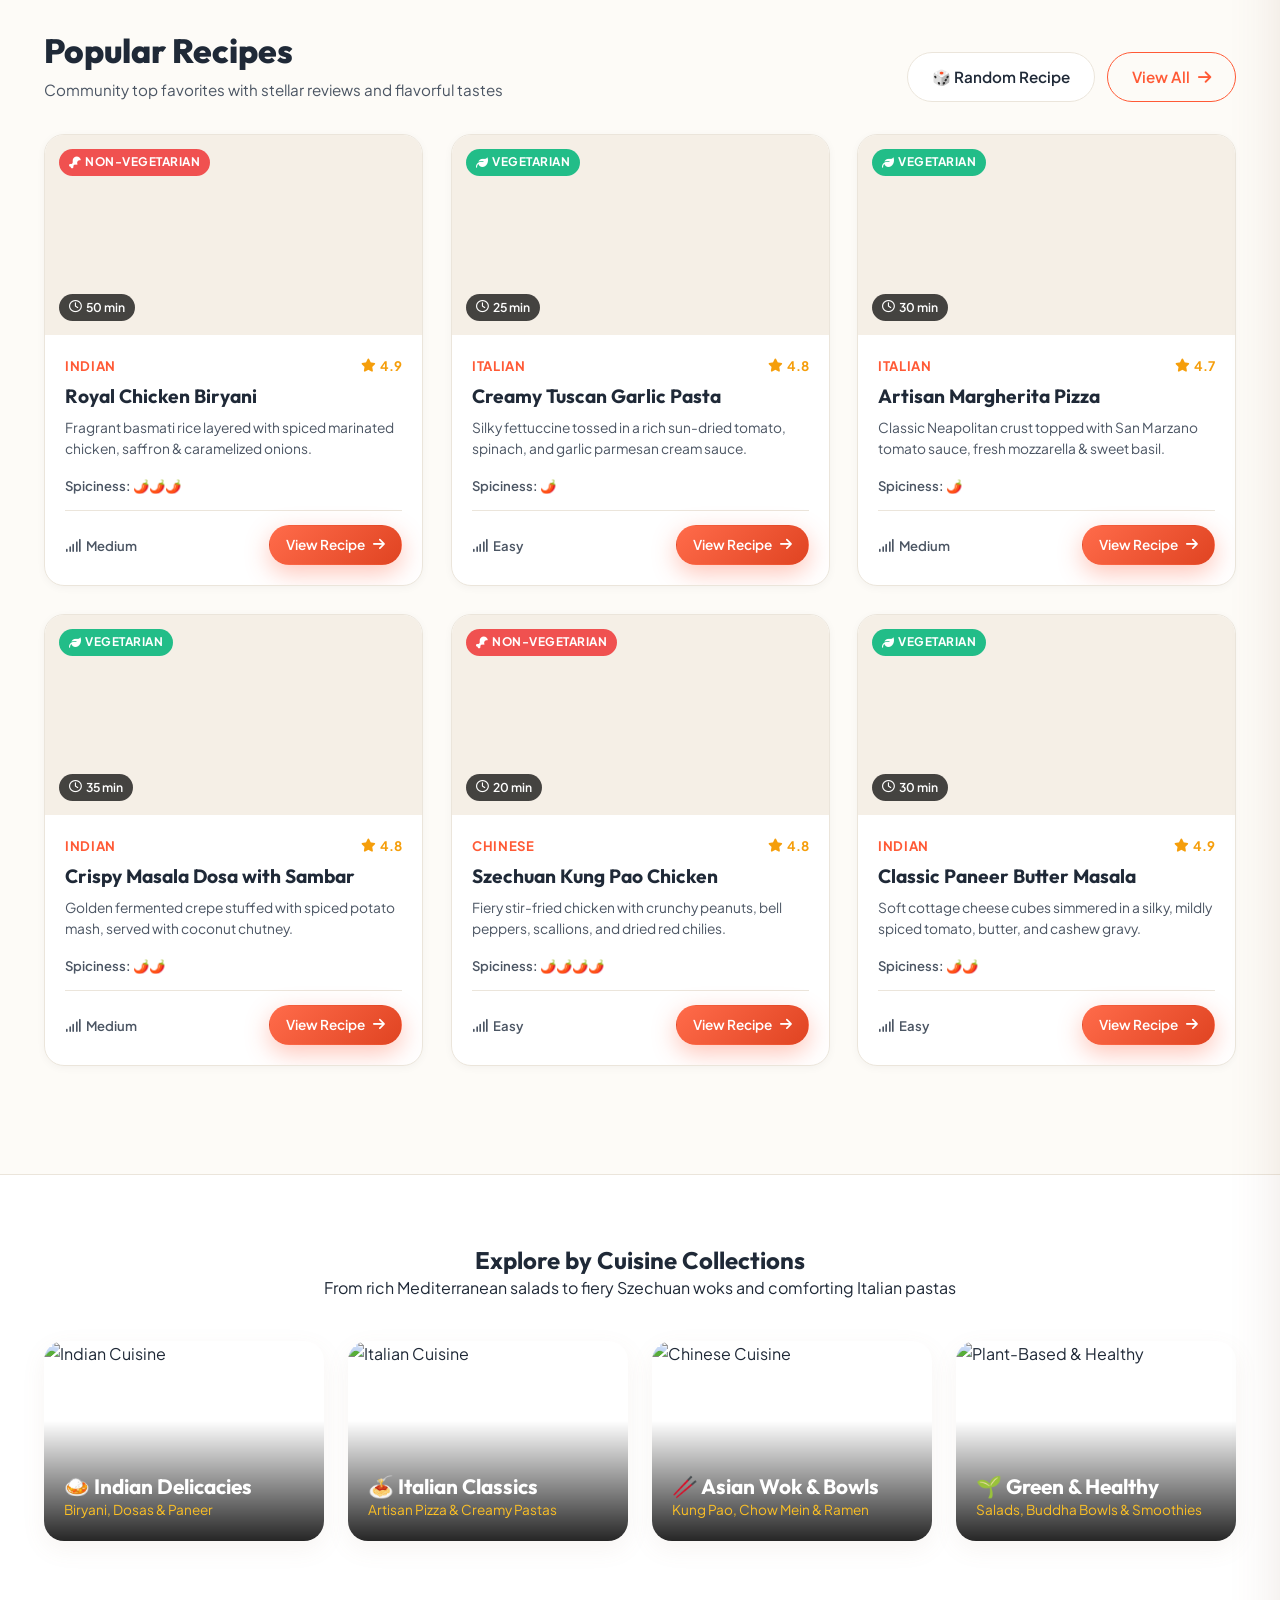
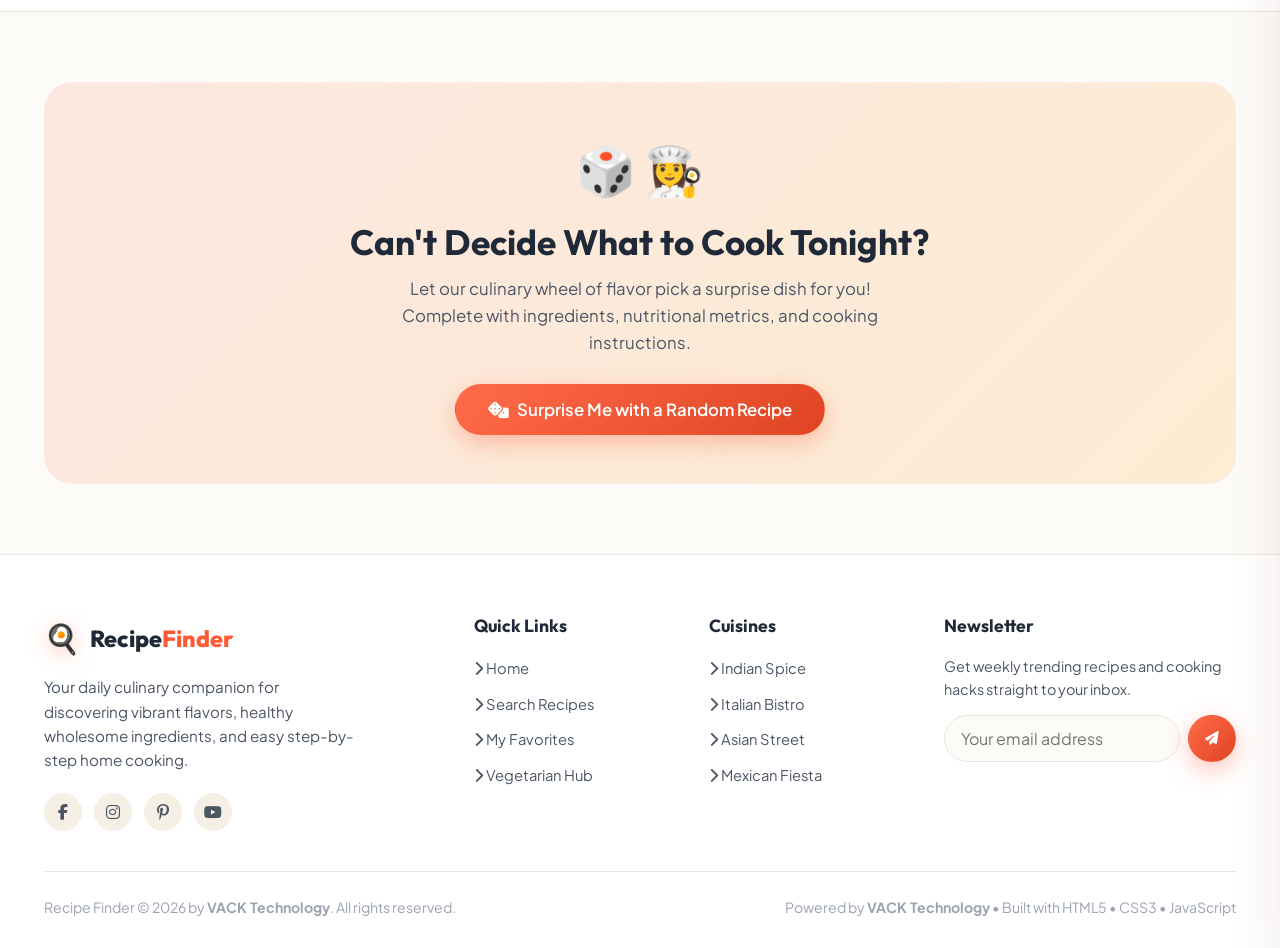
==== commit fa9bffda: "chore: remove stats ribbon from home page" ====
--- a/index.html
+++ b/index.html
@@ -1,25 +1,30 @@
 <!DOCTYPE html>
 <html lang="en" data-theme="light">
+
 <head>
     <meta charset="UTF-8">
     <meta name="viewport" content="width=device-width, initial-scale=1.0">
     <title>Recipe Finder - Discover Delicious Recipes 🍴</title>
-    <meta name="description" content="Discover, search, and cook gourmet recipes from around the world. Filter by ingredients, cuisine, dietary needs, and prep time with step-by-step guides.">
-    
+    <meta name="description"
+        content="Discover, search, and cook gourmet recipes from around the world. Filter by ingredients, cuisine, dietary needs, and prep time with step-by-step guides.">
+
     <!-- Google Fonts -->
     <link rel="preconnect" href="https://fonts.googleapis.com">
     <link rel="preconnect" href="https://fonts.gstatic.com" crossorigin>
-    <link href="https://fonts.googleapis.com/css2?family=Outfit:wght@400;500;600;700;800&family=Plus+Jakarta+Sans:wght@300;400;500;600;700&display=swap" rel="stylesheet">
-    
+    <link
+        href="https://fonts.googleapis.com/css2?family=Outfit:wght@400;500;600;700;800&family=Plus+Jakarta+Sans:wght@300;400;500;600;700&display=swap"
+        rel="stylesheet">
+
     <!-- Font Awesome Icons -->
     <link rel="stylesheet" href="https://cdnjs.cloudflare.com/ajax/libs/font-awesome/6.4.0/css/all.min.css">
-    
+
     <!-- Stylesheets -->
     <link rel="stylesheet" href="css/style.css">
     <link rel="stylesheet" href="css/recipes.css">
     <link rel="stylesheet" href="css/responsive.css">
     <link rel="stylesheet" href="css/motion.css">
 </head>
+
 <body>
 
     <!-- Sticky Navigation Bar -->
@@ -94,7 +99,9 @@
                 <div class="hero-search-wrapper" data-motion="fade-up" data-motion-delay="200">
                     <form class="hero-search-form" action="recipes.html" method="GET">
                         <i class="fas fa-search search-icon"></i>
-                        <input type="text" name="q" placeholder="Search for recipes or ingredients (e.g. Chicken, Pasta, Rice)..." required autocomplete="off">
+                        <input type="text" name="q"
+                            placeholder="Search for recipes or ingredients (e.g. Chicken, Pasta, Rice)..." required
+                            autocomplete="off">
                         <button type="submit" class="btn btn-primary">
                             <i class="fas fa-search"></i> Search
                         </button>
@@ -103,7 +110,9 @@
                     <!-- Quick Cuisine Tags -->
                     <div class="quick-tags">
                         <span class="quick-tag-label">Popular:</span>
-                        <a href="recipes.html?q=Traditional" class="tag-pill" style="background:var(--primary-light); color:var(--primary); border-color:var(--primary);"><i class="fas fa-crown"></i> Traditional</a>
+                        <a href="recipes.html?q=Traditional" class="tag-pill"
+                            style="background:var(--primary-light); color:var(--primary); border-color:var(--primary);"><i
+                                class="fas fa-crown"></i> Traditional</a>
                         <a href="recipes.html?cuisine=Indian" class="tag-pill">🍛 Indian</a>
                         <a href="recipes.html?cuisine=Italian" class="tag-pill">🍝 Italian</a>
                         <a href="recipes.html?cuisine=Chinese" class="tag-pill">🥢 Chinese</a>
@@ -112,26 +121,6 @@
                         <a href="recipes.html?time=20" class="tag-pill">⚡ Under 20m</a>
                     </div>
                 </div>
-
-                <!-- Stats Ribbon -->
-                <div class="hero-stats" data-motion="fade-up" data-motion-delay="250">
-                    <div class="stat-item">
-                        <div class="stat-number">1,200+</div>
-                        <div class="stat-label">Handcrafted Recipes</div>
-                    </div>
-                    <div class="stat-item">
-                        <div class="stat-number">26+</div>
-                        <div class="stat-label">Traditional & Modern Dishes</div>
-                    </div>
-                    <div class="stat-item">
-                        <div class="stat-number">4.9 ★</div>
-                        <div class="stat-label">Community Rating</div>
-                    </div>
-                    <div class="stat-item">
-                        <div class="stat-number">100%</div>
-                        <div class="stat-label">Free & Accessible</div>
-                    </div>
-                </div>
             </div>
         </section>
 
@@ -140,7 +129,8 @@
             <div class="section-header">
                 <div class="section-title-wrap">
                     <h2>👑 Traditional & Heritage Classics</h2>
-                    <p>Centuries-old authentic recipes passed down through generations with original spices and methods</p>
+                    <p>Centuries-old authentic recipes passed down through generations with original spices and methods
+                    </p>
                 </div>
                 <a href="recipes.html?q=Traditional" class="btn btn-outline btn-sm">
                     View All Traditional <i class="fas fa-arrow-right"></i>
@@ -175,7 +165,9 @@
         </section>
 
         <!-- Curated Recipe Categories Feature -->
-        <section style="background: var(--bg-surface); padding: 70px 0; border-top:1px solid var(--border-subtle); border-bottom:1px solid var(--border-subtle);" data-motion="fade-up">
+        <section
+            style="background: var(--bg-surface); padding: 70px 0; border-top:1px solid var(--border-subtle); border-bottom:1px solid var(--border-subtle);"
+            data-motion="fade-up">
             <div class="container">
                 <div class="section-header" style="text-align:center; display:block; margin-bottom:40px;">
                     <h2>Explore by Cuisine Collections</h2>
@@ -183,33 +175,53 @@
                 </div>
 
                 <div style="display:grid; grid-template-columns: repeat(auto-fit, minmax(240px, 1fr)); gap:24px;">
-                    <a href="recipes.html?cuisine=Indian" class="curated-card" style="position:relative; height:200px; border-radius:var(--radius-lg); overflow:hidden; box-shadow:var(--shadow-md); display:block;" data-motion="zoom-in" data-motion-delay="100">
-                        <img src="https://images.unsplash.com/photo-1589302168068-964664d93dc0?auto=format&fit=crop&w=600&q=80" alt="Indian Cuisine" style="width:100%; height:100%; object-fit:cover; transition:transform 0.4s ease;">
-                        <div style="position:absolute; inset:0; background:linear-gradient(to top, rgba(0,0,0,0.85) 0%, transparent 60%); display:flex; flex-direction:column; justify-content:flex-end; padding:20px; color:#fff;">
+                    <a href="recipes.html?cuisine=Indian" class="curated-card"
+                        style="position:relative; height:200px; border-radius:var(--radius-lg); overflow:hidden; box-shadow:var(--shadow-md); display:block;"
+                        data-motion="zoom-in" data-motion-delay="100">
+                        <img src="https://images.unsplash.com/photo-1589302168068-964664d93dc0?auto=format&fit=crop&w=600&q=80"
+                            alt="Indian Cuisine"
+                            style="width:100%; height:100%; object-fit:cover; transition:transform 0.4s ease;">
+                        <div
+                            style="position:absolute; inset:0; background:linear-gradient(to top, rgba(0,0,0,0.85) 0%, transparent 60%); display:flex; flex-direction:column; justify-content:flex-end; padding:20px; color:#fff;">
                             <h3 style="color:#fff; font-size:1.3rem;">🍛 Indian Delicacies</h3>
                             <span style="font-size:0.85rem; color:#FBBF24;">Biryani, Dosas & Paneer</span>
                         </div>
                     </a>
 
-                    <a href="recipes.html?cuisine=Italian" class="curated-card" style="position:relative; height:200px; border-radius:var(--radius-lg); overflow:hidden; box-shadow:var(--shadow-md); display:block;" data-motion="zoom-in" data-motion-delay="200">
-                        <img src="https://images.unsplash.com/photo-1555396273-367ea4eb4db5?auto=format&fit=crop&w=600&q=80" alt="Italian Cuisine" style="width:100%; height:100%; object-fit:cover; transition:transform 0.4s ease;">
-                        <div style="position:absolute; inset:0; background:linear-gradient(to top, rgba(0,0,0,0.85) 0%, transparent 60%); display:flex; flex-direction:column; justify-content:flex-end; padding:20px; color:#fff;">
+                    <a href="recipes.html?cuisine=Italian" class="curated-card"
+                        style="position:relative; height:200px; border-radius:var(--radius-lg); overflow:hidden; box-shadow:var(--shadow-md); display:block;"
+                        data-motion="zoom-in" data-motion-delay="200">
+                        <img src="https://images.unsplash.com/photo-1555396273-367ea4eb4db5?auto=format&fit=crop&w=600&q=80"
+                            alt="Italian Cuisine"
+                            style="width:100%; height:100%; object-fit:cover; transition:transform 0.4s ease;">
+                        <div
+                            style="position:absolute; inset:0; background:linear-gradient(to top, rgba(0,0,0,0.85) 0%, transparent 60%); display:flex; flex-direction:column; justify-content:flex-end; padding:20px; color:#fff;">
                             <h3 style="color:#fff; font-size:1.3rem;">🍝 Italian Classics</h3>
                             <span style="font-size:0.85rem; color:#FBBF24;">Artisan Pizza & Creamy Pastas</span>
                         </div>
                     </a>
 
-                    <a href="recipes.html?cuisine=Chinese" class="curated-card" style="position:relative; height:200px; border-radius:var(--radius-lg); overflow:hidden; box-shadow:var(--shadow-md); display:block;" data-motion="zoom-in" data-motion-delay="300">
-                        <img src="https://images.unsplash.com/photo-1563245372-f21724e3856d?auto=format&fit=crop&w=600&q=80" alt="Chinese Cuisine" style="width:100%; height:100%; object-fit:cover; transition:transform 0.4s ease;">
-                        <div style="position:absolute; inset:0; background:linear-gradient(to top, rgba(0,0,0,0.85) 0%, transparent 60%); display:flex; flex-direction:column; justify-content:flex-end; padding:20px; color:#fff;">
+                    <a href="recipes.html?cuisine=Chinese" class="curated-card"
+                        style="position:relative; height:200px; border-radius:var(--radius-lg); overflow:hidden; box-shadow:var(--shadow-md); display:block;"
+                        data-motion="zoom-in" data-motion-delay="300">
+                        <img src="https://images.unsplash.com/photo-1563245372-f21724e3856d?auto=format&fit=crop&w=600&q=80"
+                            alt="Chinese Cuisine"
+                            style="width:100%; height:100%; object-fit:cover; transition:transform 0.4s ease;">
+                        <div
+                            style="position:absolute; inset:0; background:linear-gradient(to top, rgba(0,0,0,0.85) 0%, transparent 60%); display:flex; flex-direction:column; justify-content:flex-end; padding:20px; color:#fff;">
                             <h3 style="color:#fff; font-size:1.3rem;">🥢 Asian Wok & Bowls</h3>
                             <span style="font-size:0.85rem; color:#FBBF24;">Kung Pao, Chow Mein & Ramen</span>
                         </div>
                     </a>
 
-                    <a href="recipes.html?diet=Vegetarian" class="curated-card" style="position:relative; height:200px; border-radius:var(--radius-lg); overflow:hidden; box-shadow:var(--shadow-md); display:block;" data-motion="zoom-in" data-motion-delay="400">
-                        <img src="https://images.unsplash.com/photo-1540420773420-3366772f4999?auto=format&fit=crop&w=600&q=80" alt="Plant-Based & Healthy" style="width:100%; height:100%; object-fit:cover; transition:transform 0.4s ease;">
-                        <div style="position:absolute; inset:0; background:linear-gradient(to top, rgba(0,0,0,0.85) 0%, transparent 60%); display:flex; flex-direction:column; justify-content:flex-end; padding:20px; color:#fff;">
+                    <a href="recipes.html?diet=Vegetarian" class="curated-card"
+                        style="position:relative; height:200px; border-radius:var(--radius-lg); overflow:hidden; box-shadow:var(--shadow-md); display:block;"
+                        data-motion="zoom-in" data-motion-delay="400">
+                        <img src="https://images.unsplash.com/photo-1540420773420-3366772f4999?auto=format&fit=crop&w=600&q=80"
+                            alt="Plant-Based & Healthy"
+                            style="width:100%; height:100%; object-fit:cover; transition:transform 0.4s ease;">
+                        <div
+                            style="position:absolute; inset:0; background:linear-gradient(to top, rgba(0,0,0,0.85) 0%, transparent 60%); display:flex; flex-direction:column; justify-content:flex-end; padding:20px; color:#fff;">
                             <h3 style="color:#fff; font-size:1.3rem;">🌱 Green & Healthy</h3>
                             <span style="font-size:0.85rem; color:#FBBF24;">Salads, Buddha Bowls & Smoothies</span>
                         </div>
@@ -220,11 +232,13 @@
 
         <!-- Random Recipe Callout Banner -->
         <section class="container" style="padding: 70px 24px;" data-motion="scale-up">
-            <div style="background: linear-gradient(135deg, rgba(255, 90, 54, 0.12) 0%, rgba(245, 158, 11, 0.15) 100%); border: 1.5px solid var(--primary-light); border-radius: var(--radius-xl); padding: 48px; text-align: center; position: relative; overflow: hidden;">
+            <div
+                style="background: linear-gradient(135deg, rgba(255, 90, 54, 0.12) 0%, rgba(245, 158, 11, 0.15) 100%); border: 1.5px solid var(--primary-light); border-radius: var(--radius-xl); padding: 48px; text-align: center; position: relative; overflow: hidden;">
                 <span class="motion-float" style="font-size: 3rem; display: block; margin-bottom: 12px;">🎲 👩‍🍳</span>
                 <h2 style="font-size: 2.2rem; margin-bottom: 12px;">Can't Decide What to Cook Tonight?</h2>
                 <p style="color: var(--text-secondary); max-width: 540px; margin: 0 auto 28px; font-size: 1.05rem;">
-                    Let our culinary wheel of flavor pick a surprise dish for you! Complete with ingredients, nutritional metrics, and cooking instructions.
+                    Let our culinary wheel of flavor pick a surprise dish for you! Complete with ingredients,
+                    nutritional metrics, and cooking instructions.
                 </p>
                 <button class="btn btn-primary btn-lg btn-random-recipe">
                     <i class="fas fa-dice"></i> Surprise Me with a Random Recipe
@@ -257,7 +271,8 @@
                         <span class="brand-icon">🍳</span>
                         <span>Recipe<span class="highlight">Finder</span></span>
                     </a>
-                    <p>Your daily culinary companion for discovering vibrant flavors, healthy wholesome ingredients, and easy step-by-step home cooking.</p>
+                    <p>Your daily culinary companion for discovering vibrant flavors, healthy wholesome ingredients, and
+                        easy step-by-step home cooking.</p>
                     <div class="footer-socials">
                         <a href="#" aria-label="Facebook"><i class="fab fa-facebook-f"></i></a>
                         <a href="#" aria-label="Instagram"><i class="fab fa-instagram"></i></a>
@@ -272,24 +287,31 @@
                         <li><a href="index.html"><i class="fas fa-chevron-right"></i> Home</a></li>
                         <li><a href="recipes.html"><i class="fas fa-chevron-right"></i> Search Recipes</a></li>
                         <li><a href="favorites.html"><i class="fas fa-chevron-right"></i> My Favorites</a></li>
-                        <li><a href="recipes.html?diet=Vegetarian"><i class="fas fa-chevron-right"></i> Vegetarian Hub</a></li>
+                        <li><a href="recipes.html?diet=Vegetarian"><i class="fas fa-chevron-right"></i> Vegetarian
+                                Hub</a></li>
                     </ul>
                 </div>
 
                 <div class="footer-col">
                     <h4>Cuisines</h4>
                     <ul class="footer-links">
-                        <li><a href="recipes.html?cuisine=Indian"><i class="fas fa-chevron-right"></i> Indian Spice</a></li>
-                        <li><a href="recipes.html?cuisine=Italian"><i class="fas fa-chevron-right"></i> Italian Bistro</a></li>
-                        <li><a href="recipes.html?cuisine=Chinese"><i class="fas fa-chevron-right"></i> Asian Street</a></li>
-                        <li><a href="recipes.html?cuisine=Mexican"><i class="fas fa-chevron-right"></i> Mexican Fiesta</a></li>
+                        <li><a href="recipes.html?cuisine=Indian"><i class="fas fa-chevron-right"></i> Indian Spice</a>
+                        </li>
+                        <li><a href="recipes.html?cuisine=Italian"><i class="fas fa-chevron-right"></i> Italian
+                                Bistro</a></li>
+                        <li><a href="recipes.html?cuisine=Chinese"><i class="fas fa-chevron-right"></i> Asian Street</a>
+                        </li>
+                        <li><a href="recipes.html?cuisine=Mexican"><i class="fas fa-chevron-right"></i> Mexican
+                                Fiesta</a></li>
                     </ul>
                 </div>
 
                 <div class="footer-col">
                     <h4>Newsletter</h4>
-                    <p style="font-size: 0.9rem; color: var(--text-secondary); margin-bottom: 12px;">Get weekly trending recipes and cooking hacks straight to your inbox.</p>
-                    <form class="newsletter-form" onsubmit="event.preventDefault(); showToast('Subscribed to Recipe Finder newsletter!', 'success', 'fa-envelope-open-text'); this.reset();">
+                    <p style="font-size: 0.9rem; color: var(--text-secondary); margin-bottom: 12px;">Get weekly trending
+                        recipes and cooking hacks straight to your inbox.</p>
+                    <form class="newsletter-form"
+                        onsubmit="event.preventDefault(); showToast('Subscribed to Recipe Finder newsletter!', 'success', 'fa-envelope-open-text'); this.reset();">
                         <input type="email" placeholder="Your email address" required>
                         <button type="submit" class="btn btn-primary btn-sm"><i class="fas fa-paper-plane"></i></button>
                     </form>
@@ -324,4 +346,5 @@
         });
     </script>
 </body>
-</html>
+
+</html>
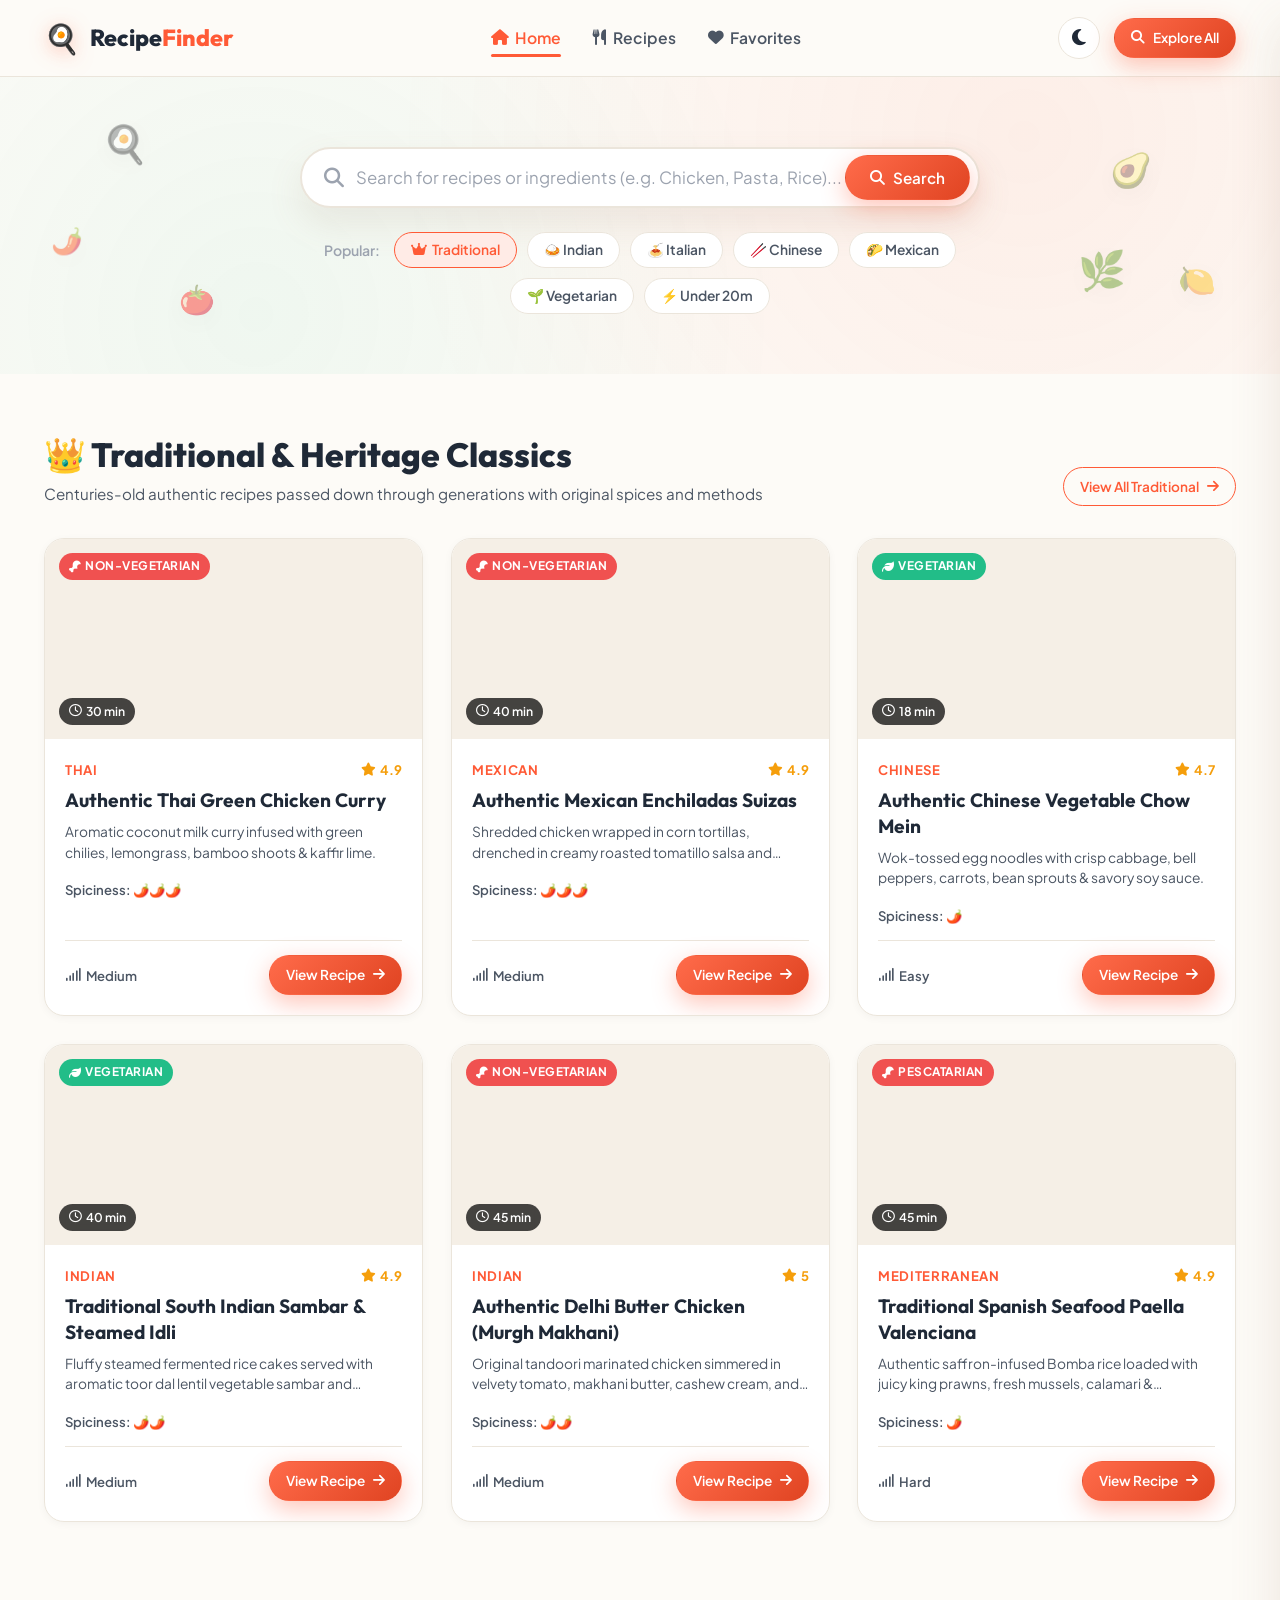
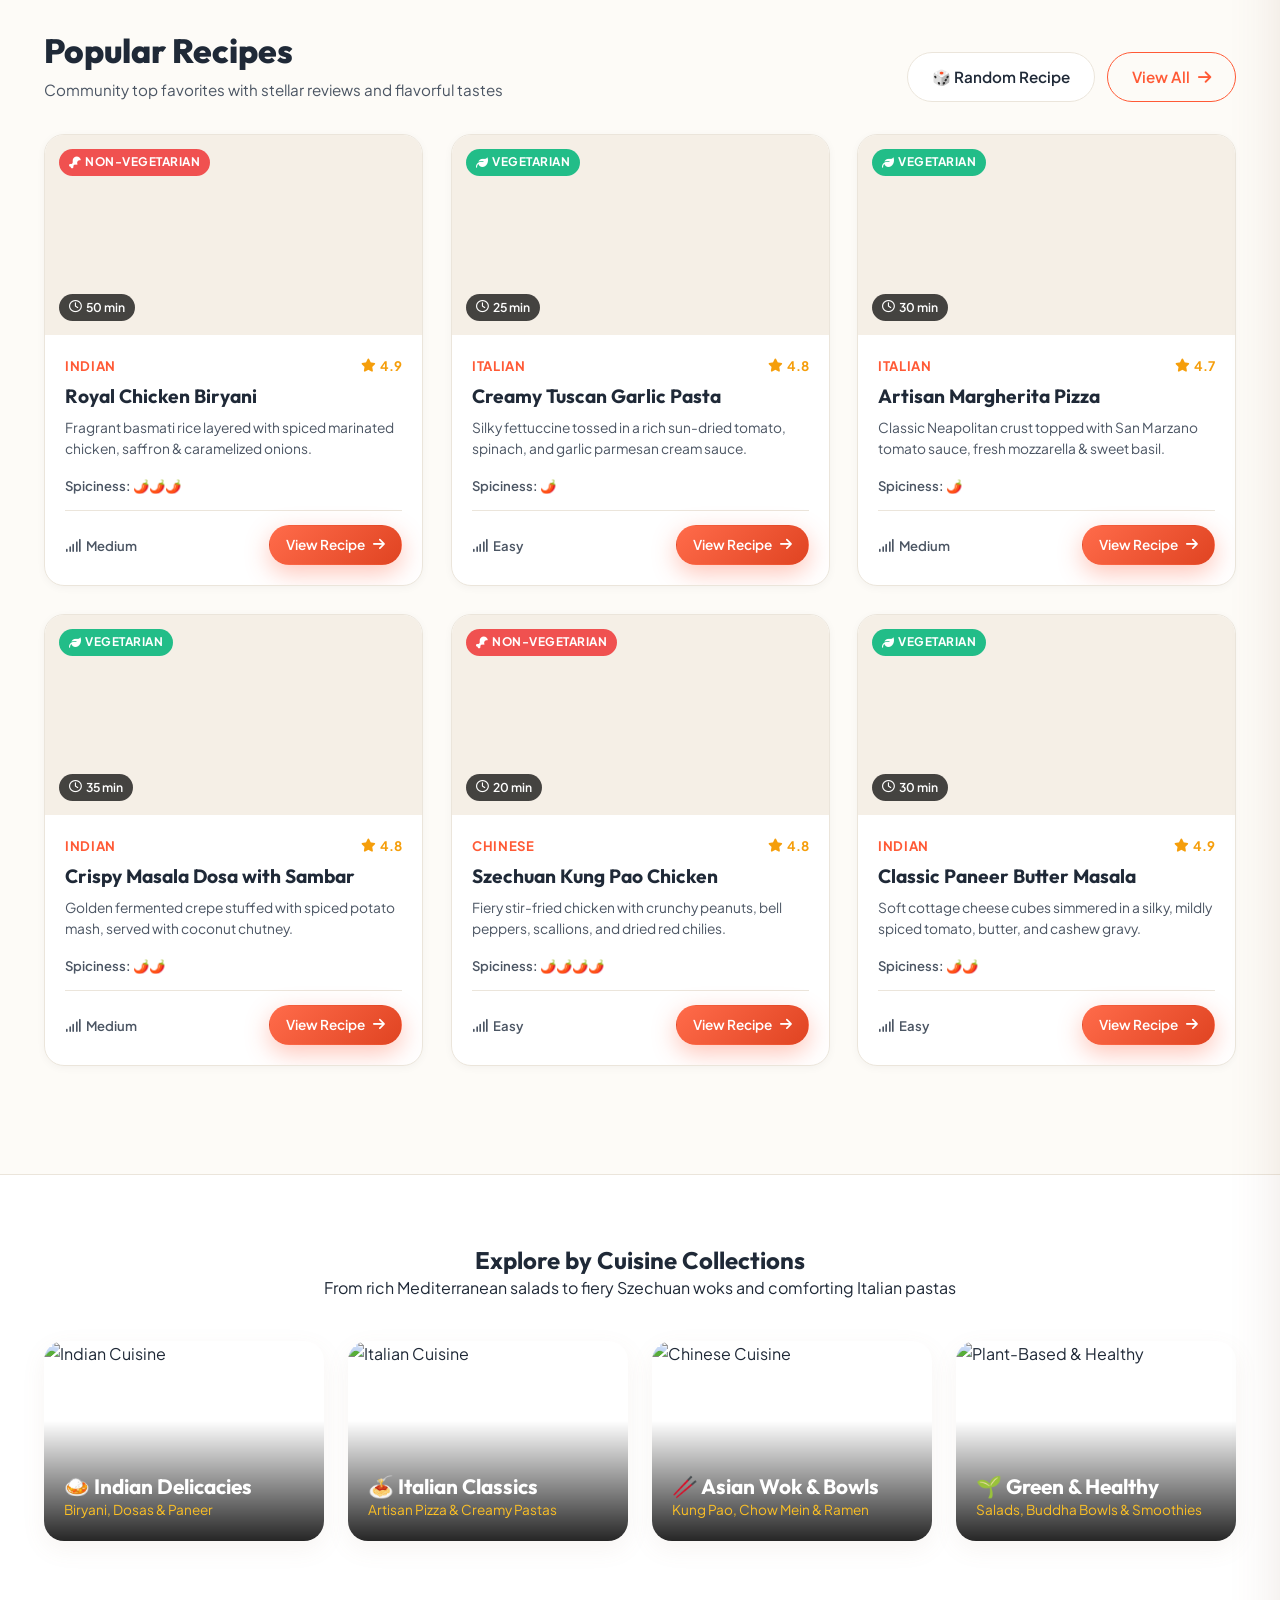
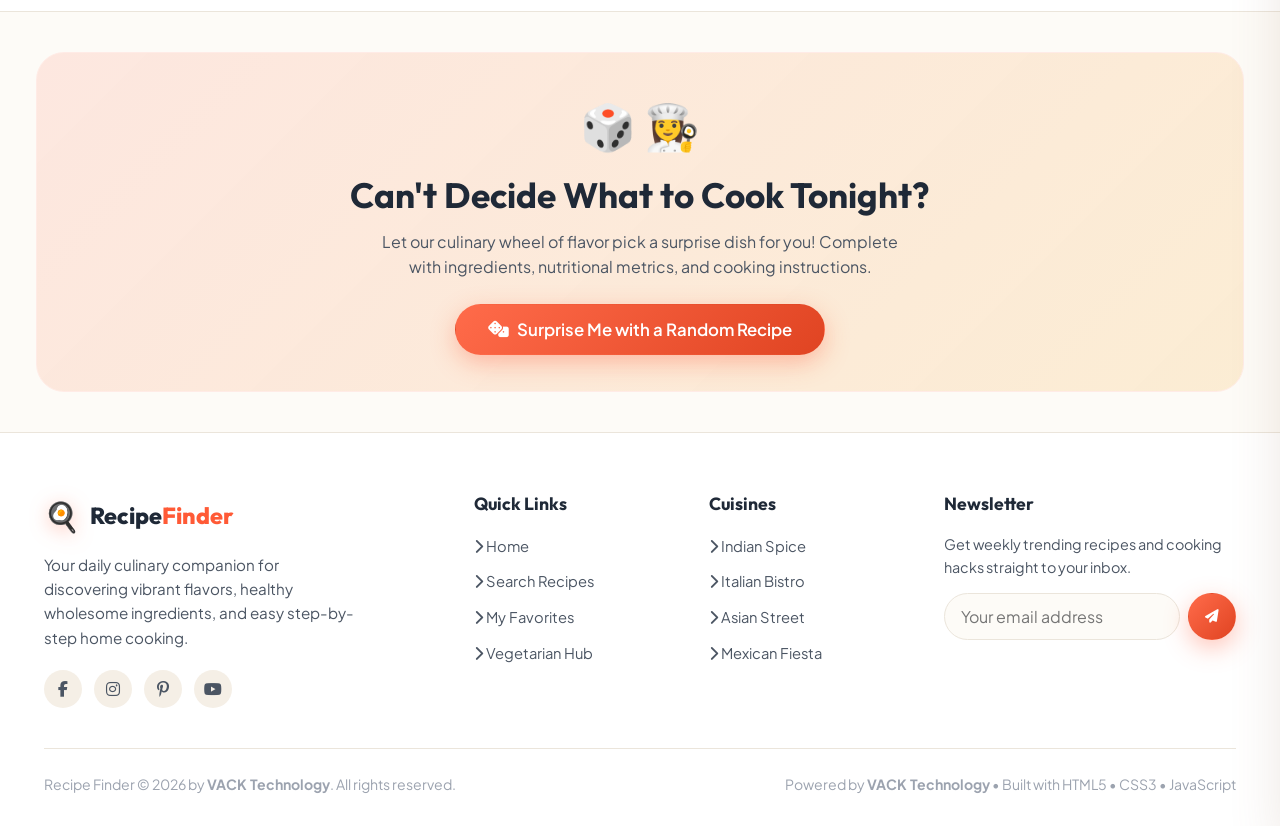
==== commit 33cd5ad9: "feat: enhance full mobile responsiveness, touch targets, and mobile filter drawer" ====
--- a/index.html
+++ b/index.html
@@ -231,16 +231,16 @@
         </section>
 
         <!-- Random Recipe Callout Banner -->
-        <section class="container" style="padding: 70px 24px;" data-motion="scale-up">
-            <div
-                style="background: linear-gradient(135deg, rgba(255, 90, 54, 0.12) 0%, rgba(245, 158, 11, 0.15) 100%); border: 1.5px solid var(--primary-light); border-radius: var(--radius-xl); padding: 48px; text-align: center; position: relative; overflow: hidden;">
-                <span class="motion-float" style="font-size: 3rem; display: block; margin-bottom: 12px;">🎲 👩‍🍳</span>
-                <h2 style="font-size: 2.2rem; margin-bottom: 12px;">Can't Decide What to Cook Tonight?</h2>
-                <p style="color: var(--text-secondary); max-width: 540px; margin: 0 auto 28px; font-size: 1.05rem;">
+        <section class="container" style="padding: 40px 16px;" data-motion="scale-up">
+            <div class="random-callout-card"
+                style="background: linear-gradient(135deg, rgba(255, 90, 54, 0.12) 0%, rgba(245, 158, 11, 0.15) 100%); border: 1.5px solid var(--primary-light); border-radius: var(--radius-xl); padding: 36px 20px; text-align: center; position: relative; overflow: hidden;">
+                <span class="motion-float" style="font-size: 2.8rem; display: block; margin-bottom: 12px;">🎲 👩‍🍳</span>
+                <h2 style="font-size: clamp(1.4rem, 4vw, 2.2rem); margin-bottom: 12px;">Can't Decide What to Cook Tonight?</h2>
+                <p style="color: var(--text-secondary); max-width: 540px; margin: 0 auto 24px; font-size: 1rem; line-height: 1.6;">
                     Let our culinary wheel of flavor pick a surprise dish for you! Complete with ingredients,
                     nutritional metrics, and cooking instructions.
                 </p>
-                <button class="btn btn-primary btn-lg btn-random-recipe">
+                <button class="btn btn-primary btn-lg btn-random-recipe" style="max-width: 100%;">
                     <i class="fas fa-dice"></i> Surprise Me with a Random Recipe
                 </button>
             </div>
--- a/css/responsive.css
+++ b/css/responsive.css
@@ -1,13 +1,17 @@
 /* ==========================================================================
-   Recipe Finder - Responsive Media Queries & Mobile Drawer
+   Recipe Finder - Comprehensive Mobile Responsiveness Design System
+   Optimized for ultra-smooth layout on small phones, tablets, & desktops.
    ========================================================================== */
 
-/* Mobile Navigation Overlay & Drawer */
+/* ==========================================================================
+   Mobile Navigation Overlay & Slide Drawer
+   ========================================================================== */
 .mobile-nav-overlay {
     position: fixed;
     inset: 0;
-    background: rgba(0, 0, 0, 0.6);
-    backdrop-filter: blur(4px);
+    background: rgba(0, 0, 0, 0.65);
+    backdrop-filter: blur(6px);
+    -webkit-backdrop-filter: blur(6px);
     z-index: 1500;
     opacity: 0;
     visibility: hidden;
@@ -24,17 +28,19 @@
     top: 0;
     right: 0;
     bottom: 0;
-    width: 300px;
+    width: 310px;
+    max-width: 85vw;
     background: var(--bg-surface);
     border-left: 1px solid var(--border-subtle);
-    padding: 30px 24px;
+    padding: 24px 20px;
     z-index: 1600;
     transform: translateX(100%);
-    transition: transform var(--transition-bounce);
+    transition: transform 0.35s cubic-bezier(0.16, 1, 0.3, 1);
     display: flex;
     flex-direction: column;
-    gap: 24px;
+    gap: 20px;
     box-shadow: var(--shadow-xl);
+    overflow-y: auto;
 }
 
 .mobile-nav-drawer.active {
@@ -53,36 +59,67 @@
     list-style: none;
     display: flex;
     flex-direction: column;
-    gap: 16px;
+    gap: 12px;
 }
 
 .mobile-nav-links .nav-link {
-    font-size: 1.15rem;
-    padding: 8px 0;
+    font-size: 1.1rem;
+    padding: 10px 14px;
+    border-radius: var(--radius-md);
+    display: flex;
+    align-items: center;
+    justify-content: space-between;
+    transition: background-color var(--transition-fast);
+}
+
+.mobile-nav-links .nav-link:hover,
+.mobile-nav-links .nav-link.active {
+    background: var(--primary-light);
+    color: var(--primary);
+}
+
+/* Mobile Filter Drawer / Collapsible for recipes.html */
+.btn-mobile-filter {
+    display: none;
+    width: 100%;
+    margin-bottom: 16px;
+    padding: 12px 18px;
+    font-size: 0.95rem;
+    font-weight: 700;
+    align-items: center;
+    justify-content: center;
+    gap: 8px;
+    border-radius: var(--radius-pill);
+    background: var(--bg-surface);
+    border: 1.5px solid var(--primary);
+    color: var(--primary);
 }
 
 /* ==========================================================================
-   Breakpoints
+   Breakpoints: Large Tablets & Laptops (max-width: 1024px)
    ========================================================================== */
-
-/* Large Tablets & Small Desktops (<= 1024px) */
 @media (max-width: 1024px) {
+    .container {
+        padding: 0 20px;
+    }
+
     .hero-title {
         font-size: 2.8rem;
     }
 
-    .footer-grid {
-        grid-template-columns: 1fr 1fr;
-        gap: 30px;
-    }
-
     .search-page-layout {
-        grid-template-columns: 240px 1fr;
+        grid-template-columns: 250px 1fr;
         gap: 24px;
     }
 
+    .recipes-grid {
+        grid-template-columns: repeat(auto-fill, minmax(260px, 1fr));
+        gap: 20px;
+    }
+
     .details-hero {
         grid-template-columns: 1fr;
+        gap: 28px;
     }
 
     .details-image-card {
@@ -91,11 +128,28 @@
 
     .details-content-grid {
         grid-template-columns: 1fr;
-    }
-}
-
-/* Tablets & Large Phones (<= 768px) */
+        gap: 28px;
+    }
+
+    .footer-grid {
+        grid-template-columns: repeat(2, 1fr);
+        gap: 32px;
+    }
+}
+
+/* ==========================================================================
+   Breakpoints: Tablets & Medium Phones (max-width: 768px)
+   ========================================================================== */
 @media (max-width: 768px) {
+    /* Navbar */
+    .navbar-container {
+        height: 66px;
+    }
+
+    .brand-logo {
+        font-size: 1.3rem;
+    }
+
     .nav-menu {
         display: none;
     }
@@ -104,119 +158,296 @@
         display: flex;
     }
 
-    .hero-title {
-        font-size: 2.3rem;
-    }
-
-    .hero-subtitle {
-        font-size: 1.02rem;
-    }
-
-    .hero-stats {
-        gap: 24px;
-    }
-
-    .stat-number {
-        font-size: 1.5rem;
-    }
-
+    .d-none-mobile {
+        display: none !important;
+    }
+
+    /* Hero Section */
+    .hero-section {
+        padding: 40px 0 36px;
+    }
+
+    .hero-search-wrapper {
+        width: 100%;
+    }
+
+    .hero-search-form {
+        padding: 6px 6px 6px 16px;
+    }
+
+    .quick-tags {
+        overflow-x: auto;
+        padding-bottom: 8px;
+        -webkit-overflow-scrolling: touch;
+        justify-content: flex-start;
+        flex-wrap: nowrap;
+        scrollbar-width: none;
+    }
+
+    .quick-tags::-webkit-scrollbar {
+        display: none;
+    }
+
+    /* Section Headers */
+    .section-header {
+        flex-direction: column;
+        align-items: flex-start;
+        gap: 14px;
+        margin-bottom: 24px;
+    }
+
+    .section-title-wrap h2 {
+        font-size: 1.75rem;
+    }
+
+    /* Search & Filter Layout */
     .search-page-layout {
         grid-template-columns: 1fr;
+        padding: 20px 0 40px;
+        gap: 16px;
+    }
+
+    .btn-mobile-filter {
+        display: inline-flex;
     }
 
     .filter-sidebar {
         position: static;
-    }
-
+        display: none;
+        margin-bottom: 16px;
+    }
+
+    .filter-sidebar.mobile-open {
+        display: block;
+        animation: motionFadeDown 0.3s ease;
+    }
+
+    @keyframes motionFadeDown {
+        from { opacity: 0; transform: translateY(-10px); }
+        to { opacity: 1; transform: translateY(0); }
+    }
+
+    .search-controls-bar {
+        flex-direction: column;
+        align-items: stretch;
+        gap: 12px;
+    }
+
+    .search-sort-wrap {
+        width: 100%;
+        justify-content: space-between;
+    }
+
+    .search-sort-wrap select {
+        flex: 1;
+    }
+
+    /* Recipes Grid */
+    .recipes-grid {
+        grid-template-columns: repeat(auto-fill, minmax(240px, 1fr));
+        gap: 18px;
+    }
+
+    /* Reset List view to standard card on mobile */
+    .recipes-grid.list-view {
+        grid-template-columns: 1fr;
+    }
+
+    .recipes-grid.list-view .recipe-card {
+        flex-direction: column;
+        height: auto;
+    }
+
+    .recipes-grid.list-view .card-image-wrap {
+        width: 100%;
+        height: 200px;
+    }
+
+    /* Recipe Details Page */
     .details-stats-grid {
         grid-template-columns: repeat(2, 1fr);
+        gap: 12px;
+    }
+
+    .details-action-buttons {
+        flex-direction: column;
+    }
+
+    .details-action-buttons .btn {
+        width: 100%;
     }
 
     .nutrition-grid {
         grid-template-columns: repeat(2, 1fr);
     }
 
-    .recipes-grid.list-view .recipe-card {
-        flex-direction: column;
-        height: auto;
-    }
-
-    .recipes-grid.list-view .card-image-wrap {
-        width: 100%;
-        height: 200px;
-    }
-
+    .cooking-timer-widget {
+        flex-direction: column;
+        text-align: center;
+        gap: 16px;
+    }
+
+    /* Footer */
     .footer-grid {
         grid-template-columns: 1fr;
+        gap: 28px;
     }
 
     .footer-bottom {
         flex-direction: column;
+        gap: 10px;
+        text-align: center;
+    }
+}
+
+/* ==========================================================================
+   Breakpoints: Small Phones & Narrow Screens (max-width: 480px)
+   ========================================================================== */
+@media (max-width: 480px) {
+    .container {
+        padding: 0 14px;
+    }
+
+    /* Navbar */
+    .navbar-container {
+        height: 60px;
+    }
+
+    .brand-logo {
+        font-size: 1.15rem;
+    }
+
+    .brand-logo .brand-icon {
+        font-size: 1.45rem;
+    }
+
+    .btn-icon {
+        width: 36px;
+        height: 36px;
+        font-size: 1rem;
+    }
+
+    /* Hero Search Form on Small Phones */
+    .hero-search-form {
+        flex-direction: column;
+        border-radius: var(--radius-lg);
+        padding: 12px 14px;
+        gap: 10px;
+    }
+
+    .hero-search-form i.search-icon {
+        display: none;
+    }
+
+    .hero-search-form input {
+        width: 100%;
+        font-size: 0.95rem;
+        padding: 6px 0;
+        text-align: center;
+    }
+
+    .hero-search-form button {
+        width: 100%;
+        padding: 10px 16px;
+    }
+
+    /* Full Width Recipe Cards on Narrow Screens */
+    .recipes-grid {
+        grid-template-columns: 1fr;
+        gap: 16px;
+    }
+
+    .recipe-card {
+        border-radius: var(--radius-md);
+    }
+
+    .card-image-wrap {
+        height: 190px;
+    }
+
+    .card-content {
+        padding: 18px;
+    }
+
+    .card-title {
+        font-size: 1.18rem;
+    }
+
+    /* Recipe Details */
+    .details-image-card {
+        height: 250px;
+        border-radius: var(--radius-lg);
+    }
+
+    .details-header h1 {
+        font-size: 1.7rem;
+    }
+
+    .details-tagline {
+        font-size: 0.95rem;
+    }
+
+    .ingredients-card,
+    .instructions-card,
+    .filter-sidebar {
+        padding: 18px 14px;
+        border-radius: var(--radius-lg);
+    }
+
+    .step-item {
+        padding: 14px 12px;
         gap: 12px;
-        text-align: center;
-    }
-}
-
-/* Small Phones (<= 480px) */
-@media (max-width: 480px) {
-    .hero-title {
-        font-size: 1.95rem;
-    }
-
-    .hero-stats {
-        flex-direction: column;
-        gap: 16px;
-    }
-
-    .hero-search-form {
-        flex-direction: column;
+    }
+
+    .step-number {
+        min-width: 28px;
+        height: 28px;
+        font-size: 0.82rem;
+    }
+
+    /* Random Recipe Banner on Home */
+    .hero-section + section,
+    section[data-motion="scale-up"] > div {
+        padding: 28px 16px !important;
+    }
+
+    section[data-motion="scale-up"] h2 {
+        font-size: 1.45rem !important;
+    }
+
+    section[data-motion="scale-up"] p {
+        font-size: 0.92rem !important;
+    }
+
+    /* Modals */
+    .modal-card {
+        width: 95%;
+        max-height: 88vh;
         border-radius: var(--radius-lg);
-        padding: 14px;
-        gap: 12px;
-    }
-
-    .hero-search-form button {
-        width: 100%;
-    }
-
-    .details-header h1 {
-        font-size: 2.1rem;
-    }
-
-    .cooking-timer-widget {
-        flex-direction: column;
-        text-align: center;
-    }
-
+    }
+
+    .modal-card img {
+        height: 180px !important;
+    }
+
+    /* Back To Top Floating Button */
+    .btn-back-to-top {
+        bottom: 16px;
+        right: 16px;
+        width: 42px;
+        height: 42px;
+        font-size: 1rem;
+    }
+
+    /* Toast Container */
     .toast-container {
-        left: 20px;
-        right: 20px;
-        bottom: 20px;
+        left: 14px;
+        right: 14px;
+        bottom: 14px;
     }
 
     .toast {
-        min-width: unset;
-        max-width: 100%;
-    }
-}
-
-/* Print Friendly Styles for Recipe Details */
-@media print {
-    .navbar, .footer, .btn-back-to-top, .details-action-buttons, .cooking-timer-widget, .related-recipes-section, .toast-container {
-        display: none !important;
-    }
-
-    body {
-        background: #FFF !important;
-        color: #000 !important;
-    }
-
-    .container {
-        max-width: 100% !important;
-        padding: 0 !important;
-    }
-
-    .details-image-card {
-        height: 250px !important;
-    }
-}
+        font-size: 0.88rem;
+        padding: 10px 14px;
+    }
+}
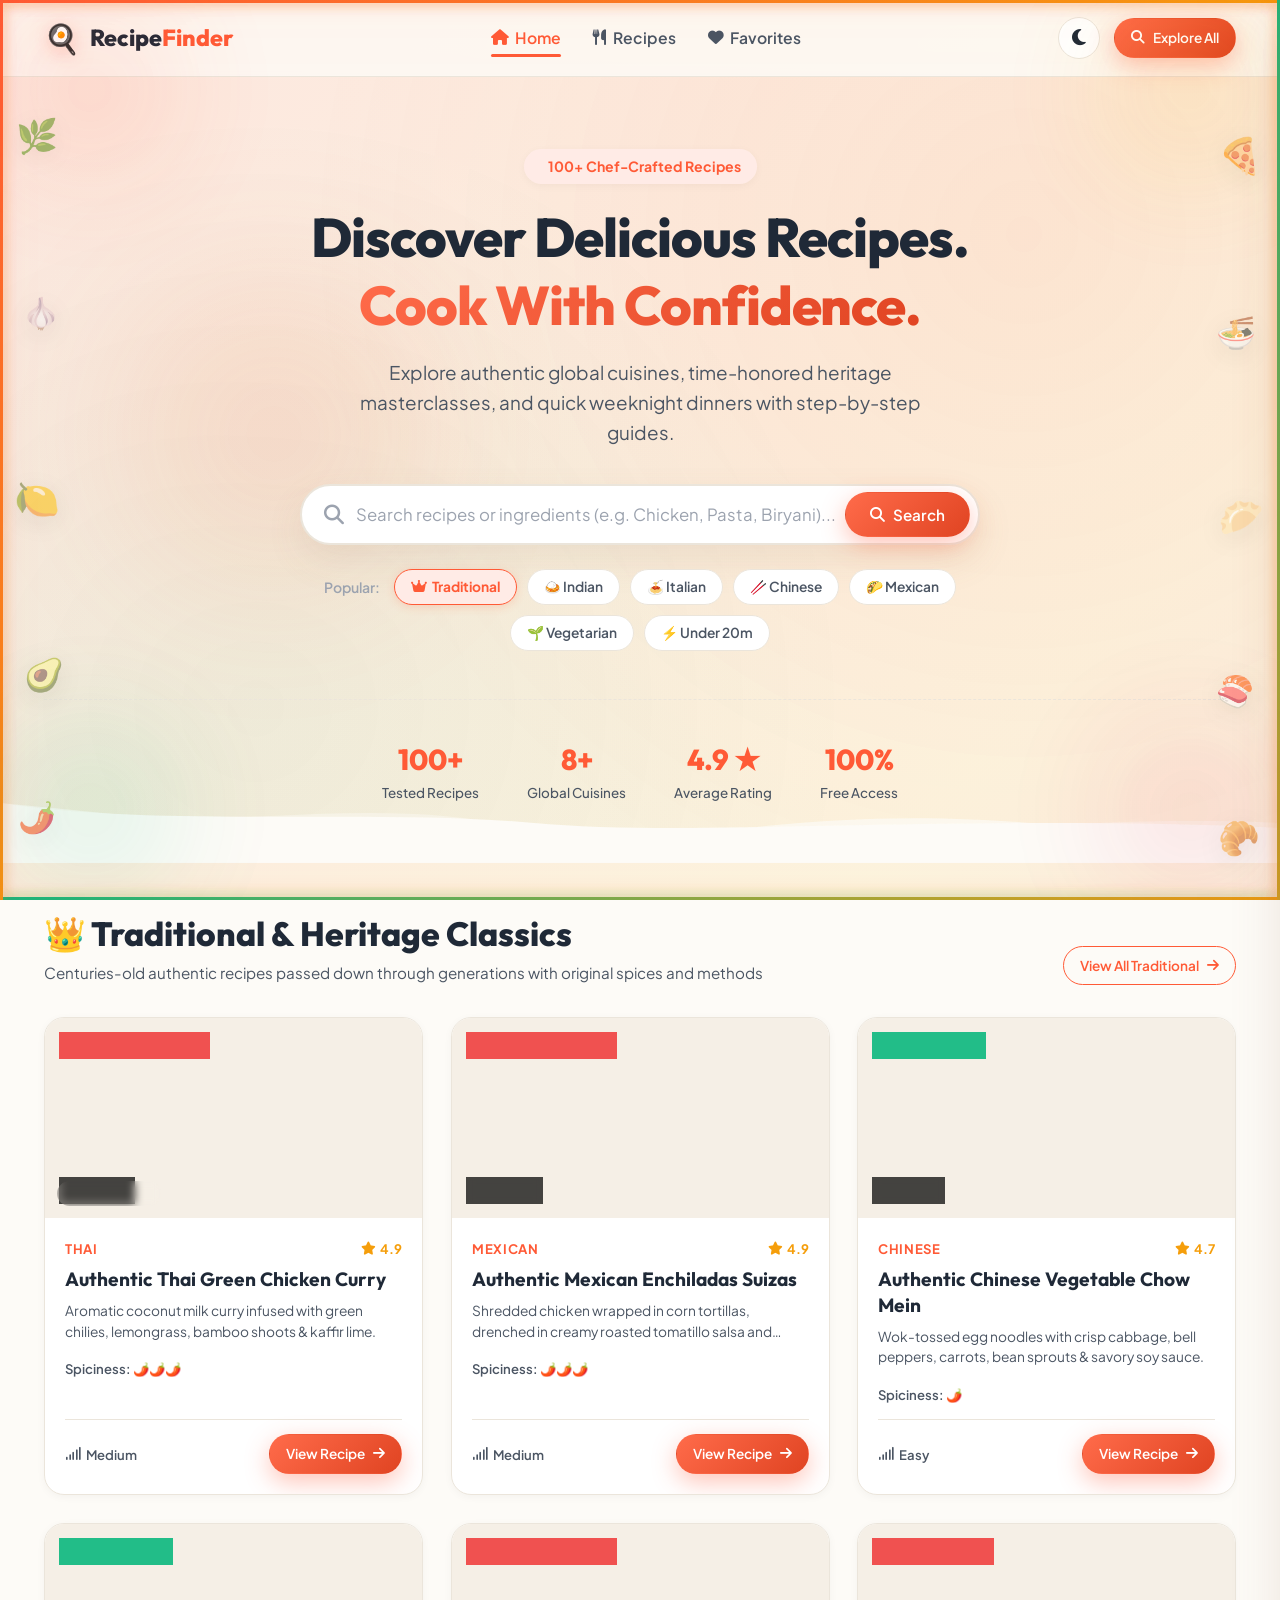
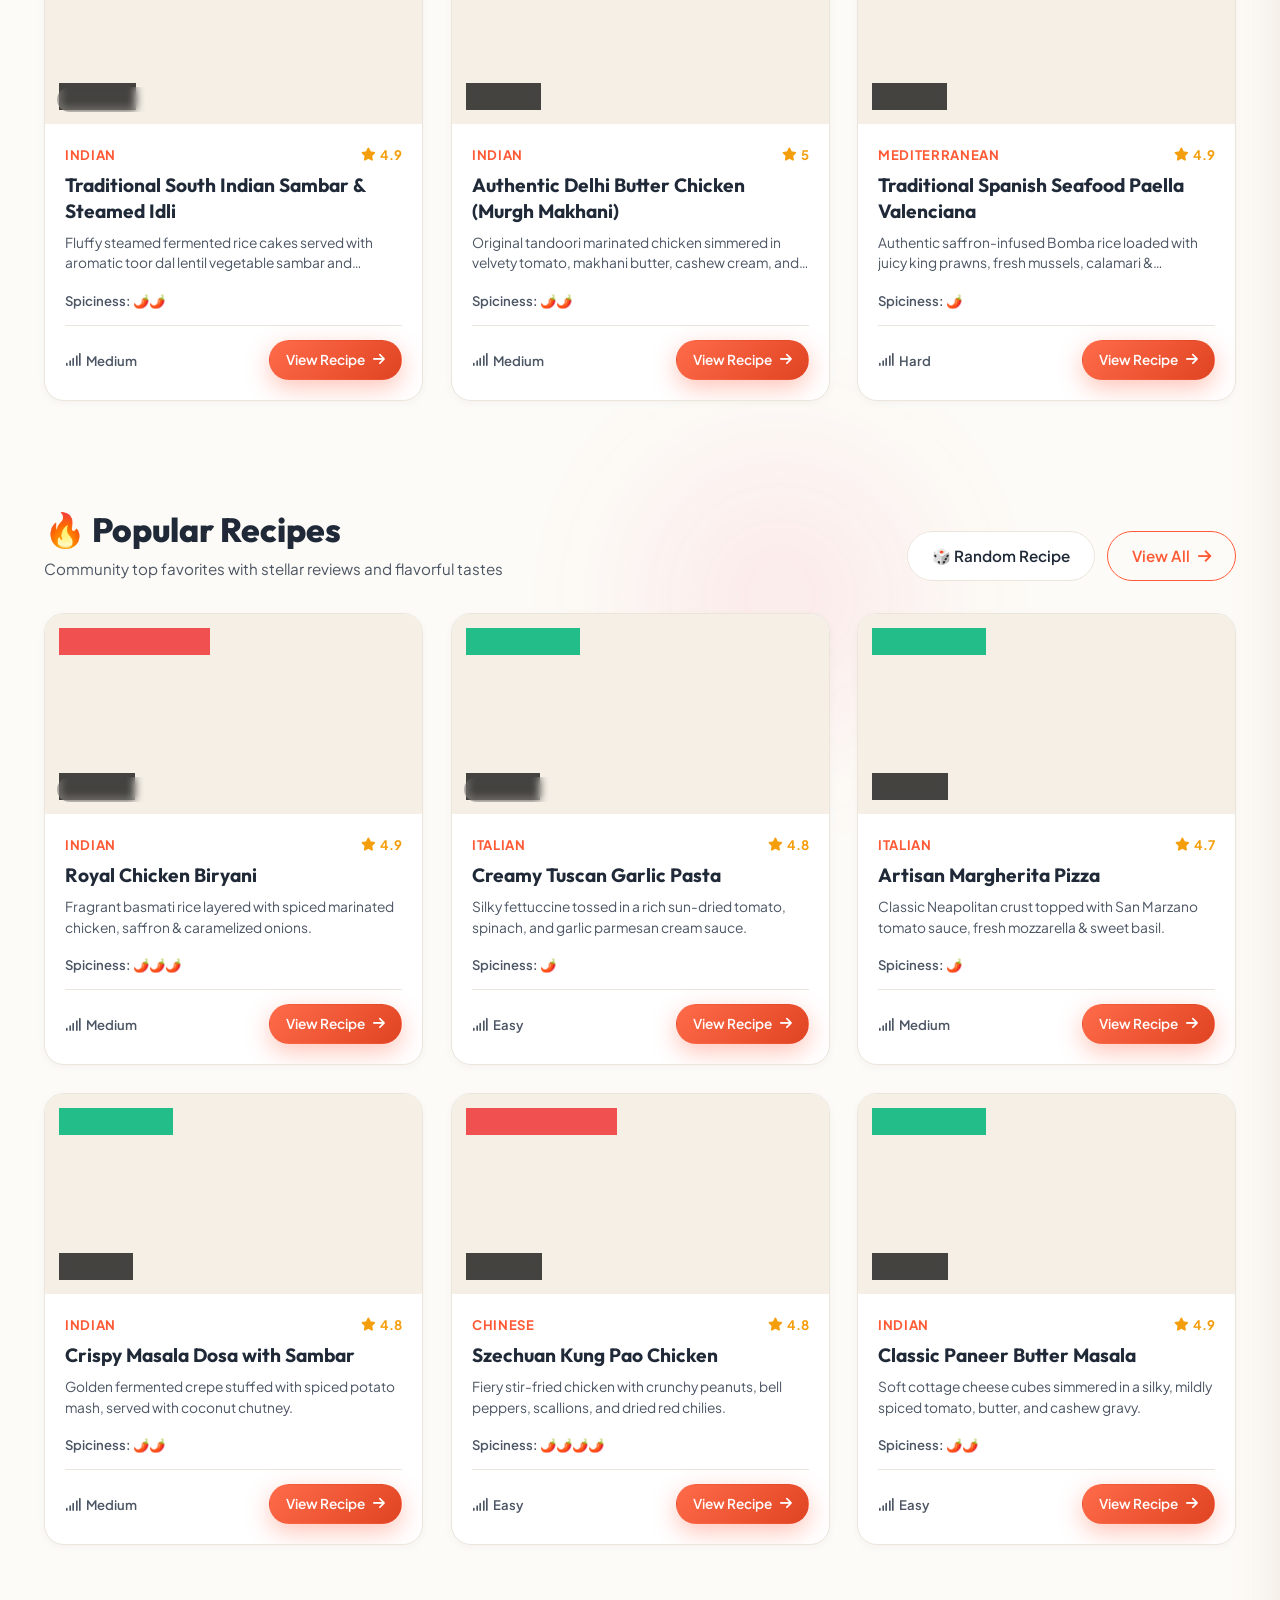
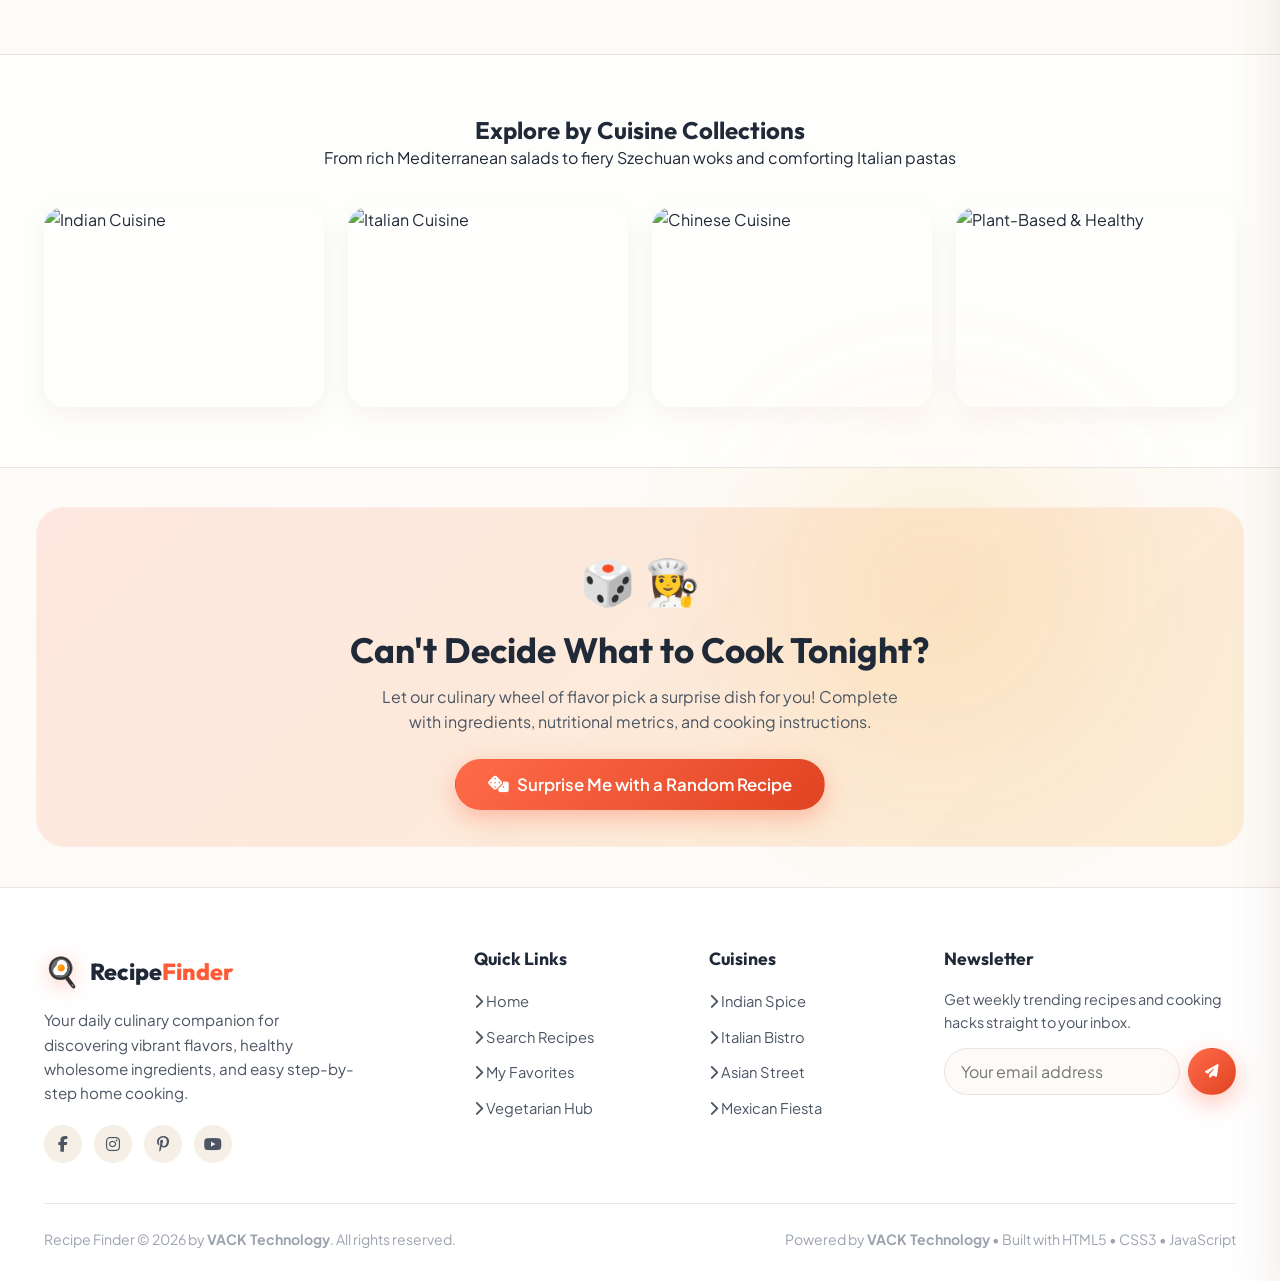
==== commit 4960ea5c: "feat: add motion effects and UI components for recipe discovery app" ====
--- a/index.html
+++ b/index.html
@@ -3,7 +3,7 @@
 
 <head>
     <meta charset="UTF-8">
-    <meta name="viewport" content="width=device-width, initial-scale=1.0">
+    <meta name="viewport" content="width=device-width, initial-scale=1.0, maximum-scale=5.0">
     <title>Recipe Finder - Discover Delicious Recipes 🍴</title>
     <meta name="description"
         content="Discover, search, and cook gourmet recipes from around the world. Filter by ingredients, cuisine, dietary needs, and prep time with step-by-step guides.">
@@ -94,25 +94,36 @@
     <main id="mainContent">
         <!-- Hero Section -->
         <section class="hero-section">
-            <div class="container">
+            <div class="container hero-container" style="position:relative; z-index:3;">
+
+                <div class="hero-badge" data-motion="fade-down">
+                    <i class="fas fa-sparkles"></i> 100+ Chef-Crafted Recipes
+                </div>
+
+                <h1 class="hero-title" data-motion="fade-up">
+                    Discover Delicious Recipes. <br><span>Cook With Confidence.</span>
+                </h1>
+
+                <p class="hero-subtitle" data-motion="fade-up" data-motion-delay="100">
+                    Explore authentic global cuisines, time-honored heritage masterclasses, and quick weeknight dinners with step-by-step guides.
+                </p>
+
                 <!-- Search Form -->
-                <div class="hero-search-wrapper" data-motion="fade-up" data-motion-delay="200">
+                <div class="hero-search-wrapper" data-motion="fade-up" data-motion-delay="150">
                     <form class="hero-search-form" action="recipes.html" method="GET">
                         <i class="fas fa-search search-icon"></i>
                         <input type="text" name="q"
-                            placeholder="Search for recipes or ingredients (e.g. Chicken, Pasta, Rice)..." required
+                            placeholder="Search recipes or ingredients (e.g. Chicken, Pasta, Biryani)..." required
                             autocomplete="off">
                         <button type="submit" class="btn btn-primary">
                             <i class="fas fa-search"></i> Search
                         </button>
                     </form>
 
-                    <!-- Quick Cuisine Tags -->
+                    <!-- Quick Cuisine Tags with Smooth Touch Scroll -->
                     <div class="quick-tags">
                         <span class="quick-tag-label">Popular:</span>
-                        <a href="recipes.html?q=Traditional" class="tag-pill"
-                            style="background:var(--primary-light); color:var(--primary); border-color:var(--primary);"><i
-                                class="fas fa-crown"></i> Traditional</a>
+                        <a href="recipes.html?q=Traditional" class="tag-pill tag-pill-featured"><i class="fas fa-crown"></i> Traditional</a>
                         <a href="recipes.html?cuisine=Indian" class="tag-pill">🍛 Indian</a>
                         <a href="recipes.html?cuisine=Italian" class="tag-pill">🍝 Italian</a>
                         <a href="recipes.html?cuisine=Chinese" class="tag-pill">🥢 Chinese</a>
@@ -121,11 +132,41 @@
                         <a href="recipes.html?time=20" class="tag-pill">⚡ Under 20m</a>
                     </div>
                 </div>
+
+                <!-- Animated Stats Counter Ribbon -->
+                <div class="hero-stats" data-motion="fade-up" data-motion-delay="200">
+                    <div class="stat-item">
+                        <div class="stat-number">100+</div>
+                        <div class="stat-label">Tested Recipes</div>
+                    </div>
+                    <div class="stat-item">
+                        <div class="stat-number">8+</div>
+                        <div class="stat-label">Global Cuisines</div>
+                    </div>
+                    <div class="stat-item">
+                        <div class="stat-number">4.9 ★</div>
+                        <div class="stat-label">Average Rating</div>
+                    </div>
+                    <div class="stat-item">
+                        <div class="stat-number">100%</div>
+                        <div class="stat-label">Free Access</div>
+                    </div>
+                </div>
+
+            </div>
+
+            <!-- Wave Animation at Bottom of Hero -->
+            <div class="hero-wave-divider">
+                <svg data-name="Layer 1" xmlns="http://www.w3.org/2000/svg" viewBox="0 0 1200 120" preserveAspectRatio="none">
+                    <path class="wave-layer-1" d="M0,0 C150,90 350,-40 500,60 C650,160 900,10 1200,40 L1200,120 L0,120 Z"></path>
+                    <path class="wave-layer-2" d="M0,0 C200,40 450,110 700,50 C950,-10 1050,90 1200,60 L1200,120 L0,120 Z"></path>
+                    <path class="wave-layer-3" d="M0,0 C150,50 350,10 500,40 C650,70 900,20 1200,50 L1200,120 L0,120 Z"></path>
+                </svg>
             </div>
         </section>
 
         <!-- Traditional & Heritage Masterclass Recipes Section -->
-        <section class="container" style="padding: 60px 24px 20px;" data-motion="fade-up">
+        <section class="container" style="padding: 50px 24px 20px;" data-motion="fade-up">
             <div class="section-header">
                 <div class="section-title-wrap">
                     <h2>👑 Traditional & Heritage Classics</h2>
@@ -146,10 +187,10 @@
         <section class="container" style="padding: 40px 24px 60px;" data-motion="fade-up">
             <div class="section-header">
                 <div class="section-title-wrap">
-                    <h2>Popular Recipes</h2>
+                    <h2>🔥 Popular Recipes</h2>
                     <p>Community top favorites with stellar reviews and flavorful tastes</p>
                 </div>
-                <div style="display:flex; gap:12px;">
+                <div style="display:flex; gap:12px; flex-wrap:wrap;">
                     <button class="btn btn-secondary btn-random-recipe">
                         🎲 Random Recipe
                     </button>
@@ -165,11 +206,11 @@
         </section>
 
         <!-- Curated Recipe Categories Feature -->
-        <section
-            style="background: var(--bg-surface); padding: 70px 0; border-top:1px solid var(--border-subtle); border-bottom:1px solid var(--border-subtle);"
+        <section class="curated-section-wrap"
+            style="background: rgba(255, 255, 255, 0.65); backdrop-filter: blur(10px); -webkit-backdrop-filter: blur(10px); padding: 60px 0; border-top:1px solid var(--border-subtle); border-bottom:1px solid var(--border-subtle); position:relative;"
             data-motion="fade-up">
             <div class="container">
-                <div class="section-header" style="text-align:center; display:block; margin-bottom:40px;">
+                <div class="section-header" style="text-align:center; display:block; margin-bottom:36px;">
                     <h2>Explore by Cuisine Collections</h2>
                     <p>From rich Mediterranean salads to fiery Szechuan woks and comforting Italian pastas</p>
                 </div>
@@ -179,7 +220,7 @@
                         style="position:relative; height:200px; border-radius:var(--radius-lg); overflow:hidden; box-shadow:var(--shadow-md); display:block;"
                         data-motion="zoom-in" data-motion-delay="100">
                         <img src="https://images.unsplash.com/photo-1589302168068-964664d93dc0?auto=format&fit=crop&w=600&q=80"
-                            alt="Indian Cuisine"
+                            alt="Indian Cuisine" class="parallax-img"
                             style="width:100%; height:100%; object-fit:cover; transition:transform 0.4s ease;">
                         <div
                             style="position:absolute; inset:0; background:linear-gradient(to top, rgba(0,0,0,0.85) 0%, transparent 60%); display:flex; flex-direction:column; justify-content:flex-end; padding:20px; color:#fff;">
@@ -192,7 +233,7 @@
                         style="position:relative; height:200px; border-radius:var(--radius-lg); overflow:hidden; box-shadow:var(--shadow-md); display:block;"
                         data-motion="zoom-in" data-motion-delay="200">
                         <img src="https://images.unsplash.com/photo-1555396273-367ea4eb4db5?auto=format&fit=crop&w=600&q=80"
-                            alt="Italian Cuisine"
+                            alt="Italian Cuisine" class="parallax-img"
                             style="width:100%; height:100%; object-fit:cover; transition:transform 0.4s ease;">
                         <div
                             style="position:absolute; inset:0; background:linear-gradient(to top, rgba(0,0,0,0.85) 0%, transparent 60%); display:flex; flex-direction:column; justify-content:flex-end; padding:20px; color:#fff;">
@@ -205,7 +246,7 @@
                         style="position:relative; height:200px; border-radius:var(--radius-lg); overflow:hidden; box-shadow:var(--shadow-md); display:block;"
                         data-motion="zoom-in" data-motion-delay="300">
                         <img src="https://images.unsplash.com/photo-1563245372-f21724e3856d?auto=format&fit=crop&w=600&q=80"
-                            alt="Chinese Cuisine"
+                            alt="Chinese Cuisine" class="parallax-img"
                             style="width:100%; height:100%; object-fit:cover; transition:transform 0.4s ease;">
                         <div
                             style="position:absolute; inset:0; background:linear-gradient(to top, rgba(0,0,0,0.85) 0%, transparent 60%); display:flex; flex-direction:column; justify-content:flex-end; padding:20px; color:#fff;">
@@ -218,7 +259,7 @@
                         style="position:relative; height:200px; border-radius:var(--radius-lg); overflow:hidden; box-shadow:var(--shadow-md); display:block;"
                         data-motion="zoom-in" data-motion-delay="400">
                         <img src="https://images.unsplash.com/photo-1540420773420-3366772f4999?auto=format&fit=crop&w=600&q=80"
-                            alt="Plant-Based & Healthy"
+                            alt="Plant-Based & Healthy" class="parallax-img"
                             style="width:100%; height:100%; object-fit:cover; transition:transform 0.4s ease;">
                         <div
                             style="position:absolute; inset:0; background:linear-gradient(to top, rgba(0,0,0,0.85) 0%, transparent 60%); display:flex; flex-direction:column; justify-content:flex-end; padding:20px; color:#fff;">
@@ -234,9 +275,12 @@
         <section class="container" style="padding: 40px 16px;" data-motion="scale-up">
             <div class="random-callout-card"
                 style="background: linear-gradient(135deg, rgba(255, 90, 54, 0.12) 0%, rgba(245, 158, 11, 0.15) 100%); border: 1.5px solid var(--primary-light); border-radius: var(--radius-xl); padding: 36px 20px; text-align: center; position: relative; overflow: hidden;">
-                <span class="motion-float" style="font-size: 2.8rem; display: block; margin-bottom: 12px;">🎲 👩‍🍳</span>
-                <h2 style="font-size: clamp(1.4rem, 4vw, 2.2rem); margin-bottom: 12px;">Can't Decide What to Cook Tonight?</h2>
-                <p style="color: var(--text-secondary); max-width: 540px; margin: 0 auto 24px; font-size: 1rem; line-height: 1.6;">
+                <span class="motion-float" style="font-size: 2.8rem; display: block; margin-bottom: 12px;">🎲
+                    👩‍🍳</span>
+                <h2 style="font-size: clamp(1.4rem, 4vw, 2.2rem); margin-bottom: 12px;">Can't Decide What to Cook
+                    Tonight?</h2>
+                <p
+                    style="color: var(--text-secondary); max-width: 540px; margin: 0 auto 24px; font-size: 1rem; line-height: 1.6;">
                     Let our culinary wheel of flavor pick a surprise dish for you! Complete with ingredients,
                     nutritional metrics, and cooking instructions.
                 </p>
@@ -343,6 +387,10 @@
                 const popularRecipes = RECIPES_DATA.filter(r => r.popular && r.id < 17).slice(0, 6);
                 popGrid.innerHTML = popularRecipes.map(recipe => renderRecipeCard(recipe)).join('');
             }
+
+            if (typeof initSteamAnimation === 'function') {
+                initSteamAnimation();
+            }
         });
     </script>
 </body>
--- a/css/style.css
+++ b/css/style.css
@@ -88,6 +88,18 @@
     margin: 0;
     padding: 0;
     box-sizing: border-box;
+}
+
+.sr-only {
+    position: absolute;
+    width: 1px;
+    height: 1px;
+    padding: 0;
+    margin: -1px;
+    overflow: hidden;
+    clip: rect(0, 0, 0, 0);
+    white-space: nowrap;
+    border-width: 0;
 }
 
 html {
--- a/css/recipes.css
+++ b/css/recipes.css
@@ -14,6 +14,10 @@
     overflow: hidden;
 }
 
+[data-theme="dark"] .curated-section-wrap {
+    background: rgba(19, 27, 42, 0.65) !important;
+}
+
 .hero-badge {
     display: inline-flex;
     align-items: center;
@@ -131,6 +135,14 @@
     border-color: var(--primary);
     color: var(--primary);
     transform: translateY(-2px);
+}
+
+.tag-pill-featured {
+    background: var(--primary-light);
+    color: var(--primary);
+    border-color: var(--primary);
+    font-weight: 700;
+    box-shadow: 0 2px 10px rgba(255, 90, 54, 0.2);
 }
 
 /* Stats Ribbon */
--- a/css/responsive.css
+++ b/css/responsive.css
@@ -1,17 +1,24 @@
 /* ==========================================================================
-   Recipe Finder - Comprehensive Mobile Responsiveness Design System
-   Optimized for ultra-smooth layout on small phones, tablets, & desktops.
+   Recipe Finder - Comprehensive Mobile & Multi-Device Responsiveness System
+   Pixel-perfect styling for small phones (320px+), tablets, laptops, & desktops.
    ========================================================================== */
 
+/* Base Viewport Rules */
+html, body {
+    overflow-x: hidden;
+    width: 100%;
+    -webkit-text-size-adjust: 100%;
+}
+
 /* ==========================================================================
-   Mobile Navigation Overlay & Slide Drawer
+   Mobile Navigation Drawer & Overlay
    ========================================================================== */
 .mobile-nav-overlay {
     position: fixed;
     inset: 0;
     background: rgba(0, 0, 0, 0.65);
-    backdrop-filter: blur(6px);
-    -webkit-backdrop-filter: blur(6px);
+    backdrop-filter: blur(8px);
+    -webkit-backdrop-filter: blur(8px);
     z-index: 1500;
     opacity: 0;
     visibility: hidden;
@@ -28,11 +35,11 @@
     top: 0;
     right: 0;
     bottom: 0;
-    width: 310px;
-    max-width: 85vw;
+    width: 320px;
+    max-width: 86vw;
     background: var(--bg-surface);
     border-left: 1px solid var(--border-subtle);
-    padding: 24px 20px;
+    padding: 24px 20px calc(24px + env(safe-area-inset-bottom, 0px));
     z-index: 1600;
     transform: translateX(100%);
     transition: transform 0.35s cubic-bezier(0.16, 1, 0.3, 1);
@@ -59,12 +66,12 @@
     list-style: none;
     display: flex;
     flex-direction: column;
-    gap: 12px;
+    gap: 10px;
 }
 
 .mobile-nav-links .nav-link {
-    font-size: 1.1rem;
-    padding: 10px 14px;
+    font-size: 1.05rem;
+    padding: 12px 16px;
     border-radius: var(--radius-md);
     display: flex;
     align-items: center;
@@ -78,25 +85,27 @@
     color: var(--primary);
 }
 
-/* Mobile Filter Drawer / Collapsible for recipes.html */
+/* Mobile Filter Collapsible Button (recipes.html) */
 .btn-mobile-filter {
     display: none;
     width: 100%;
     margin-bottom: 16px;
-    padding: 12px 18px;
-    font-size: 0.95rem;
+    padding: 14px 20px;
+    font-size: 0.98rem;
     font-weight: 700;
     align-items: center;
     justify-content: center;
-    gap: 8px;
+    gap: 10px;
     border-radius: var(--radius-pill);
     background: var(--bg-surface);
     border: 1.5px solid var(--primary);
     color: var(--primary);
+    box-shadow: var(--shadow-sm);
+    cursor: pointer;
 }
 
 /* ==========================================================================
-   Breakpoints: Large Tablets & Laptops (max-width: 1024px)
+   Breakpoints: Large Tablets & Small Laptops (max-width: 1024px)
    ========================================================================== */
 @media (max-width: 1024px) {
     .container {
@@ -104,11 +113,11 @@
     }
 
     .hero-title {
-        font-size: 2.8rem;
+        font-size: 2.9rem;
     }
 
     .search-page-layout {
-        grid-template-columns: 250px 1fr;
+        grid-template-columns: 260px 1fr;
         gap: 24px;
     }
 
@@ -138,16 +147,16 @@
 }
 
 /* ==========================================================================
-   Breakpoints: Tablets & Medium Phones (max-width: 768px)
+   Breakpoints: Tablets & Phones (max-width: 768px)
    ========================================================================== */
 @media (max-width: 768px) {
     /* Navbar */
     .navbar-container {
-        height: 66px;
+        height: 64px;
     }
 
     .brand-logo {
-        font-size: 1.3rem;
+        font-size: 1.25rem;
     }
 
     .nav-menu {
@@ -164,7 +173,19 @@
 
     /* Hero Section */
     .hero-section {
-        padding: 40px 0 36px;
+        padding: 40px 0 32px;
+    }
+
+    .hero-title {
+        font-size: 2.2rem;
+        line-height: 1.2;
+        margin-bottom: 14px;
+    }
+
+    .hero-subtitle {
+        font-size: 1rem;
+        margin-bottom: 24px;
+        padding: 0 10px;
     }
 
     .hero-search-wrapper {
@@ -172,12 +193,12 @@
     }
 
     .hero-search-form {
-        padding: 6px 6px 6px 16px;
+        padding: 6px 8px 6px 16px;
     }
 
     .quick-tags {
         overflow-x: auto;
-        padding-bottom: 8px;
+        padding-bottom: 6px;
         -webkit-overflow-scrolling: touch;
         justify-content: flex-start;
         flex-wrap: nowrap;
@@ -188,6 +209,46 @@
         display: none;
     }
 
+    .tag-pill {
+        flex-shrink: 0;
+        font-size: 0.82rem;
+        padding: 6px 14px;
+    }
+
+    /* Food Carousel on Mobile (Stacked) */
+    .hero-food-carousel {
+        margin: 24px auto 0;
+    }
+
+    .carousel-slide-item {
+        grid-template-columns: 1fr;
+        padding: 20px 18px;
+        gap: 18px;
+    }
+
+    .carousel-image-wrap {
+        height: 180px;
+        order: -1;
+    }
+
+    .carousel-title {
+        font-size: 1.35rem;
+    }
+
+    .carousel-desc {
+        font-size: 0.88rem;
+        margin-bottom: 12px;
+    }
+
+    .carousel-nav-controls {
+        padding: 10px 16px;
+    }
+
+    /* Wave divider on mobile */
+    .hero-wave-divider svg {
+        height: 40px;
+    }
+
     /* Section Headers */
     .section-header {
         flex-direction: column;
@@ -197,13 +258,17 @@
     }
 
     .section-title-wrap h2 {
-        font-size: 1.75rem;
+        font-size: 1.65rem;
+    }
+
+    .section-title-wrap p {
+        font-size: 0.92rem;
     }
 
     /* Search & Filter Layout */
     .search-page-layout {
         grid-template-columns: 1fr;
-        padding: 20px 0 40px;
+        padding: 16px 0 36px;
         gap: 16px;
     }
 
@@ -248,7 +313,6 @@
         gap: 18px;
     }
 
-    /* Reset List view to standard card on mobile */
     .recipes-grid.list-view {
         grid-template-columns: 1fr;
     }
@@ -285,6 +349,18 @@
         flex-direction: column;
         text-align: center;
         gap: 16px;
+    }
+
+    /* Animation Dock on Tablet/Mobile */
+    .anim-control-dock {
+        bottom: 16px;
+        left: 16px;
+        right: 16px;
+    }
+
+    .anim-dock-panel {
+        width: 100%;
+        max-width: 100%;
     }
 
     /* Footer */
@@ -310,7 +386,7 @@
 
     /* Navbar */
     .navbar-container {
-        height: 60px;
+        height: 58px;
     }
 
     .brand-logo {
@@ -318,16 +394,20 @@
     }
 
     .brand-logo .brand-icon {
-        font-size: 1.45rem;
+        font-size: 1.4rem;
     }
 
     .btn-icon {
-        width: 36px;
-        height: 36px;
+        width: 38px;
+        height: 38px;
         font-size: 1rem;
     }
 
-    /* Hero Search Form on Small Phones */
+    /* Hero Section on Small Mobile */
+    .hero-title {
+        font-size: 1.85rem;
+    }
+
     .hero-search-form {
         flex-direction: column;
         border-radius: var(--radius-lg);
@@ -341,24 +421,28 @@
 
     .hero-search-form input {
         width: 100%;
-        font-size: 0.95rem;
+        font-size: 0.92rem;
         padding: 6px 0;
         text-align: center;
     }
 
     .hero-search-form button {
         width: 100%;
+        border-radius: var(--radius-md);
         padding: 10px 16px;
     }
 
-    /* Full Width Recipe Cards on Narrow Screens */
+    /* Cooking Stage on Small Phones */
+    .cooking-stage-card {
+        width: 100%;
+        justify-content: center;
+        padding: 12px 16px;
+    }
+
+    /* Recipes Grid: 1 column on small phones */
     .recipes-grid {
         grid-template-columns: 1fr;
         gap: 16px;
-    }
-
-    .recipe-card {
-        border-radius: var(--radius-md);
     }
 
     .card-image-wrap {
@@ -366,88 +450,57 @@
     }
 
     .card-content {
-        padding: 18px;
+        padding: 16px;
     }
 
     .card-title {
-        font-size: 1.18rem;
-    }
-
-    /* Recipe Details */
-    .details-image-card {
-        height: 250px;
+        font-size: 1.15rem;
+    }
+
+    /* Modal Dialog on Small Phones */
+    .modal-overlay {
+        padding: 10px;
+    }
+
+    .modal-card {
+        padding: 20px 16px;
+        max-height: 94vh;
         border-radius: var(--radius-lg);
     }
 
-    .details-header h1 {
-        font-size: 1.7rem;
-    }
-
-    .details-tagline {
-        font-size: 0.95rem;
-    }
-
-    .ingredients-card,
-    .instructions-card,
-    .filter-sidebar {
-        padding: 18px 14px;
-        border-radius: var(--radius-lg);
-    }
-
-    .step-item {
-        padding: 14px 12px;
-        gap: 12px;
-    }
-
-    .step-number {
-        min-width: 28px;
-        height: 28px;
-        font-size: 0.82rem;
-    }
-
-    /* Random Recipe Banner on Home */
-    .hero-section + section,
-    section[data-motion="scale-up"] > div {
-        padding: 28px 16px !important;
-    }
-
-    section[data-motion="scale-up"] h2 {
-        font-size: 1.45rem !important;
-    }
-
-    section[data-motion="scale-up"] p {
-        font-size: 0.92rem !important;
-    }
-
-    /* Modals */
-    .modal-card {
-        width: 95%;
-        max-height: 88vh;
-        border-radius: var(--radius-lg);
-    }
-
-    .modal-card img {
-        height: 180px !important;
-    }
-
-    /* Back To Top Floating Button */
-    .btn-back-to-top {
+    /* Toast Notification */
+    .toast-container {
         bottom: 16px;
-        right: 16px;
-        width: 42px;
-        height: 42px;
-        font-size: 1rem;
-    }
-
-    /* Toast Container */
-    .toast-container {
+        right: 14px;
         left: 14px;
-        right: 14px;
-        bottom: 14px;
     }
 
     .toast {
+        min-width: auto;
+        width: 100%;
+    }
+
+    /* Animation Dock Compact Button */
+    .anim-dock-toggle {
+        padding: 8px 14px;
+        font-size: 0.8rem;
+    }
+}
+
+/* ==========================================================================
+   Foldables & Ultra-narrow Phones (max-width: 340px)
+   ========================================================================== */
+@media (max-width: 340px) {
+    .hero-title {
+        font-size: 1.6rem;
+    }
+    
+    .btn {
+        padding: 10px 16px;
         font-size: 0.88rem;
-        padding: 10px 14px;
-    }
-}
+    }
+
+    .card-meta {
+        font-size: 0.78rem;
+    }
+}
--- a/css/motion.css
+++ b/css/motion.css
@@ -1,5 +1,7 @@
 /* ==========================================================================
-   Recipe Finder - Advanced Motion & Animation Design System
+   Recipe Finder - Full-Page Motion & 10 Signature Food Animations Engine
+   Delivers page-wide ambient floating food, falling ingredients, moving gradients,
+   curling steam, bubbling particles, and animated shapes across the ENTIRE site.
    ========================================================================== */
 
 /* Top Scroll Reading Progress Bar */
@@ -8,9 +10,9 @@
     top: 0;
     left: 0;
     width: 0%;
-    height: 3.5px;
-    background: linear-gradient(90deg, var(--primary) 0%, #F59E0B 50%, #10B981 100%);
-    box-shadow: 0 0 10px rgba(255, 90, 54, 0.6);
+    height: 4px;
+    background: linear-gradient(90deg, #FF5A36 0%, #F59E0B 50%, #10B981 100%);
+    box-shadow: 0 0 12px rgba(255, 90, 54, 0.7);
     z-index: 10001;
     pointer-events: none;
     transition: width 0.1s linear;
@@ -19,21 +21,977 @@
 /* Page Entry Fade */
 body {
     animation: motionPageFadeIn 0.5s cubic-bezier(0.16, 1, 0.3, 1) forwards;
+    position: relative;
 }
 
 @keyframes motionPageFadeIn {
+    0% { opacity: 0; transform: translateY(6px); }
+    100% { opacity: 1; transform: translateY(0); }
+}
+
+/* ==========================================================================
+   PAGE-WIDE CANVAS & FULL-PAGE AMBIENT LAYERS
+   ========================================================================== */
+.fullpage-motion-canvas {
+    position: fixed;
+    inset: 0;
+    width: 100vw;
+    height: 100vh;
+    pointer-events: none;
+    overflow: hidden;
+    z-index: 0;
+}
+
+/* ==========================================================================
+   ANIMATION 4: Moving Gradient Background (Full Page Red, Orange, Yellow)
+   ========================================================================== */
+.moving-gradient-bg {
+    position: fixed;
+    inset: 0;
+    width: 100vw;
+    height: 100vh;
+    background: linear-gradient(-45deg, #FF5A36, #FF8C42, #F59E0B, #E11D48, #FBBF24, #FF5A36);
+    background-size: 400% 400%;
+    animation: movingGradientAnim 16s ease infinite;
+    opacity: 0.12;
+    pointer-events: none;
+    z-index: -2;
+}
+
+[data-theme="dark"] .moving-gradient-bg {
+    opacity: 0.22;
+    background: linear-gradient(-45deg, #7F1D1D, #9A3412, #78350F, #831843, #B45309, #7F1D1D);
+}
+
+@keyframes movingGradientAnim {
+    0% { background-position: 0% 50%; }
+    50% { background-position: 100% 50%; }
+    100% { background-position: 0% 50%; }
+}
+
+/* Page-Wide Mesh Orbs */
+.gradient-orb {
+    position: fixed;
+    border-radius: 50%;
+    filter: blur(80px);
+    opacity: 0.4;
+    pointer-events: none;
+    animation: orbFloat 16s infinite alternate ease-in-out;
+    z-index: -1;
+}
+
+.gradient-orb.orb-1 {
+    width: 420px;
+    height: 420px;
+    background: radial-gradient(circle, rgba(255, 90, 54, 0.5) 0%, transparent 70%);
+    top: 5%;
+    left: 5%;
+    animation-duration: 14s;
+}
+
+.gradient-orb.orb-2 {
+    width: 480px;
+    height: 480px;
+    background: radial-gradient(circle, rgba(245, 158, 11, 0.45) 0%, transparent 70%);
+    bottom: 10%;
+    right: 8%;
+    animation-duration: 18s;
+    animation-delay: -5s;
+}
+
+.gradient-orb.orb-3 {
+    width: 360px;
+    height: 360px;
+    background: radial-gradient(circle, rgba(225, 29, 72, 0.35) 0%, transparent 70%);
+    top: 45%;
+    right: 25%;
+    animation-duration: 12s;
+    animation-delay: -2s;
+}
+
+@keyframes orbFloat {
+    0% { transform: translate(0, 0) scale(1); }
+    50% { transform: translate(60px, -40px) scale(1.18); }
+    100% { transform: translate(-40px, 50px) scale(0.92); }
+}
+
+/* ==========================================================================
+   ANIMATION 1: Floating Food Items (🍕🍔🍟 Slowly floating all over the page)
+   ========================================================================== */
+.floating-food-layer {
+    position: fixed;
+    inset: 0;
+    width: 100vw;
+    height: 100vh;
+    overflow: hidden;
+    pointer-events: none;
+    z-index: 1;
+}
+
+.floating-food-item {
+    position: absolute;
+    user-select: none;
+    pointer-events: auto;
+    cursor: pointer;
+    font-size: 2.2rem;
+    filter: drop-shadow(0 8px 18px rgba(0, 0, 0, 0.14));
+    animation: floatingFoodDrift 14s infinite ease-in-out;
+    opacity: 0.65;
+    transition: transform 0.35s cubic-bezier(0.175, 0.885, 0.32, 1.275), opacity 0.3s ease;
+}
+
+[data-theme="dark"] .floating-food-item {
+    opacity: 0.45;
+    filter: drop-shadow(0 8px 20px rgba(0, 0, 0, 0.5));
+}
+
+.floating-food-item:hover {
+    opacity: 1 !important;
+    transform: scale(1.5) rotate(20deg) !important;
+}
+
+/* Distributed positions across all 4 quadrants of the viewport */
+.floating-food-item.f-1 { top: 8%; left: 4%; animation-duration: 12s; font-size: 2.6rem; }
+.floating-food-item.f-2 { top: 16%; right: 5%; animation-duration: 15s; animation-delay: 1.2s; font-size: 2.4rem; }
+.floating-food-item.f-3 { top: 48%; left: 3%; animation-duration: 11s; animation-delay: 3s; font-size: 2.3rem; }
+.floating-food-item.f-4 { top: 62%; right: 4%; animation-duration: 14s; animation-delay: 2.2s; font-size: 2.7rem; }
+.floating-food-item.f-5 { bottom: 8%; left: 10%; animation-duration: 16s; animation-delay: 4.5s; font-size: 2.4rem; }
+.floating-food-item.f-6 { bottom: 12%; right: 12%; animation-duration: 13s; animation-delay: 0.8s; font-size: 2.5rem; }
+.floating-food-item.f-7 { top: 32%; right: 20%; animation-duration: 17s; animation-delay: 5s; font-size: 2.1rem; }
+.floating-food-item.f-8 { top: 78%; left: 22%; animation-duration: 14s; animation-delay: 3.5s; font-size: 2.2rem; }
+.floating-food-item.f-9 { top: 22%; left: 18%; animation-duration: 13s; animation-delay: 2.5s; font-size: 2rem; }
+.floating-food-item.f-10 { bottom: 28%; right: 24%; animation-duration: 15s; animation-delay: 4s; font-size: 2.2rem; }
+
+@keyframes floatingFoodDrift {
+    0%, 100% {
+        transform: translate3d(0, 0, 0) rotate(0deg) scale(1);
+    }
+    25% {
+        transform: translate3d(24px, -32px, 0) rotate(12deg) scale(1.08);
+    }
+    50% {
+        transform: translate3d(-20px, -48px, 0) rotate(-10deg) scale(0.95);
+    }
+    75% {
+        transform: translate3d(28px, -20px, 0) rotate(8deg) scale(1.04);
+    }
+}
+
+/* ==========================================================================
+   ANIMATION 2: Falling Ingredients (🍅🥕🌶️ Gently falling all over the page)
+   ========================================================================== */
+.falling-ingredients-container {
+    position: fixed;
+    top: 0;
+    left: 0;
+    width: 100vw;
+    height: 100vh;
+    pointer-events: none;
+    overflow: hidden;
+    z-index: 99;
+}
+
+.falling-ingredient {
+    position: absolute;
+    top: -50px;
+    user-select: none;
+    font-size: 1.8rem;
+    opacity: 0.75;
+    animation: ingredientFall linear infinite;
+    will-change: transform, opacity;
+}
+
+[data-theme="dark"] .falling-ingredient {
+    opacity: 0.55;
+}
+
+@keyframes ingredientFall {
+    0% {
+        transform: translateY(0) translateX(0) rotate(0deg);
+        opacity: 0;
+    }
+    10% {
+        opacity: 0.85;
+    }
+    85% {
+        opacity: 0.85;
+    }
+    100% {
+        transform: translateY(106vh) translateX(var(--drift-x, 40px)) rotate(var(--rot-end, 360deg));
+        opacity: 0;
+    }
+}
+
+/* ==========================================================================
+   ANIMATION 3: Steam Animation (Rises from hot bowl of soup, coffee, cards)
+   ========================================================================== */
+.steam-emitter {
+    position: relative;
+    display: inline-block;
+}
+
+.steam-wrap {
+    position: absolute;
+    top: -24px;
+    left: 50%;
+    transform: translateX(-50%);
+    width: 60px;
+    height: 45px;
+    pointer-events: none;
+    display: flex;
+    justify-content: center;
+    gap: 8px;
+    z-index: 10;
+}
+
+.steam-wisp {
+    width: 8px;
+    height: 28px;
+    background: linear-gradient(to top, rgba(255, 255, 255, 0.8) 0%, rgba(255, 255, 255, 0) 100%);
+    border-radius: 50% 50% 0 0;
+    filter: blur(3px);
+    opacity: 0;
+    animation: steamRise 2.4s infinite ease-out;
+}
+
+[data-theme="dark"] .steam-wisp {
+    background: linear-gradient(to top, rgba(255, 255, 255, 0.5) 0%, rgba(255, 255, 255, 0) 100%);
+}
+
+.steam-wisp:nth-child(1) { animation-delay: 0s; transform: rotate(-5deg); }
+.steam-wisp:nth-child(2) { animation-delay: 0.6s; height: 34px; transform: rotate(4deg); }
+.steam-wisp:nth-child(3) { animation-delay: 1.2s; height: 26px; transform: rotate(-8deg); }
+.steam-wisp:nth-child(4) { animation-delay: 1.8s; height: 30px; transform: rotate(6deg); }
+
+@keyframes steamRise {
     0% {
         opacity: 0;
-        transform: translateY(6px);
+        transform: translateY(12px) scaleX(0.8) rotate(0deg);
+    }
+    30% {
+        opacity: 0.8;
+        transform: translateY(0px) scaleX(1.1) rotate(6deg);
+    }
+    70% {
+        opacity: 0.45;
+        transform: translateY(-18px) scaleX(1.4) rotate(-6deg);
     }
     100% {
+        opacity: 0;
+        transform: translateY(-34px) scaleX(1.8) rotate(12deg);
+    }
+}
+
+/* Hot Food Card Badge with Rising Steam */
+.hot-food-badge {
+    position: relative;
+    display: inline-flex;
+    align-items: center;
+    gap: 6px;
+    background: linear-gradient(135deg, rgba(255, 90, 54, 0.15) 0%, rgba(245, 158, 11, 0.2) 100%);
+    border: 1px solid rgba(255, 90, 54, 0.3);
+    padding: 6px 14px;
+    border-radius: var(--radius-pill);
+    font-weight: 700;
+    font-size: 0.85rem;
+    color: var(--primary);
+}
+
+/* ==========================================================================
+   ANIMATION 5: Parallax Food Images
+   ========================================================================== */
+.parallax-wrap {
+    overflow: hidden;
+    position: relative;
+}
+
+.parallax-img {
+    transition: transform 0.15s ease-out;
+    will-change: transform;
+}
+
+.parallax-floating-card {
+    will-change: transform;
+    transition: transform 0.2s ease-out;
+}
+
+/* ==========================================================================
+   ANIMATION 6: Food Carousel Showcase (Burger → Pizza → Pasta → Dessert)
+   ========================================================================== */
+.hero-food-carousel {
+    position: relative;
+    max-width: 900px;
+    margin: 32px auto 0;
+    border-radius: var(--radius-xl);
+    overflow: hidden;
+    background: var(--bg-surface);
+    border: 1.5px solid var(--border-subtle);
+    box-shadow: var(--shadow-xl);
+    z-index: 2;
+}
+
+.carousel-slide-track {
+    display: flex;
+    transition: transform 0.6s cubic-bezier(0.16, 1, 0.3, 1);
+    width: 100%;
+}
+
+.carousel-slide-item {
+    min-width: 100%;
+    display: grid;
+    grid-template-columns: 1.1fr 1fr;
+    align-items: center;
+    padding: 24px 32px;
+    gap: 28px;
+}
+
+.carousel-content {
+    text-align: left;
+}
+
+.carousel-tag {
+    display: inline-flex;
+    align-items: center;
+    gap: 6px;
+    font-size: 0.82rem;
+    font-weight: 700;
+    color: var(--primary);
+    background: var(--primary-light);
+    padding: 4px 12px;
+    border-radius: var(--radius-pill);
+    margin-bottom: 12px;
+    text-transform: uppercase;
+    letter-spacing: 0.5px;
+}
+
+.carousel-title {
+    font-size: 1.7rem;
+    font-weight: 800;
+    margin-bottom: 8px;
+    color: var(--text-primary);
+}
+
+.carousel-desc {
+    color: var(--text-secondary);
+    font-size: 0.95rem;
+    line-height: 1.5;
+    margin-bottom: 16px;
+}
+
+.carousel-image-wrap {
+    position: relative;
+    height: 220px;
+    border-radius: var(--radius-lg);
+    overflow: hidden;
+    box-shadow: var(--shadow-md);
+}
+
+.carousel-image-wrap img {
+    width: 100%;
+    height: 100%;
+    object-fit: cover;
+    transition: transform 0.5s ease;
+}
+
+.carousel-slide-item:hover .carousel-image-wrap img {
+    transform: scale(1.06);
+}
+
+.carousel-nav-controls {
+    display: flex;
+    align-items: center;
+    justify-content: space-between;
+    padding: 12px 24px;
+    background: var(--bg-muted);
+    border-top: 1px solid var(--border-subtle);
+}
+
+.carousel-dots {
+    display: flex;
+    gap: 8px;
+}
+
+.carousel-dot {
+    width: 10px;
+    height: 10px;
+    border-radius: var(--radius-pill);
+    background: var(--text-muted);
+    opacity: 0.35;
+    cursor: pointer;
+    transition: all 0.3s ease;
+    border: none;
+    padding: 0;
+}
+
+.carousel-dot.active {
+    opacity: 1;
+    width: 26px;
+    background: var(--primary);
+}
+
+.carousel-arrow-btn {
+    width: 34px;
+    height: 34px;
+    border-radius: 50%;
+    border: 1px solid var(--border-subtle);
+    background: var(--bg-surface);
+    color: var(--text-primary);
+    display: flex;
+    align-items: center;
+    justify-content: center;
+    cursor: pointer;
+    font-size: 0.85rem;
+    transition: all var(--transition-fast);
+}
+
+.carousel-arrow-btn:hover {
+    background: var(--primary);
+    color: #fff;
+    border-color: var(--primary);
+}
+
+/* ==========================================================================
+   ANIMATION 7: Bubbles & Culinary Particles (Page-Wide Rising Particles)
+   ========================================================================== */
+.bubbles-container {
+    position: fixed;
+    inset: 0;
+    width: 100vw;
+    height: 100vh;
+    pointer-events: none;
+    overflow: hidden;
+    z-index: 0;
+}
+
+.bubble-particle {
+    position: absolute;
+    bottom: -40px;
+    border-radius: 50%;
+    background: radial-gradient(circle at 30% 30%, rgba(255, 255, 255, 0.85), rgba(245, 158, 11, 0.35) 60%, rgba(255, 90, 54, 0.25) 100%);
+    border: 1px solid rgba(255, 255, 255, 0.5);
+    box-shadow: 0 0 12px rgba(255, 165, 0, 0.3);
+    animation: bubbleRise linear infinite;
+}
+
+[data-theme="dark"] .bubble-particle {
+    background: radial-gradient(circle at 30% 30%, rgba(255, 255, 255, 0.45), rgba(245, 158, 11, 0.2) 60%, rgba(255, 90, 54, 0.15) 100%);
+    border-color: rgba(255, 255, 255, 0.2);
+}
+
+@keyframes bubbleRise {
+    0% {
+        transform: translateY(0) translateX(0) scale(0.6);
+        opacity: 0;
+    }
+    15% {
+        opacity: 0.75;
+    }
+    85% {
+        opacity: 0.75;
+    }
+    100% {
+        transform: translateY(-112vh) translateX(var(--drift-x, 30px)) scale(1.2);
+        opacity: 0;
+    }
+}
+
+/* ==========================================================================
+   ANIMATION 8: Animated Shapes (Page-Wide Leaves, Plates, Blobs)
+   ========================================================================== */
+.animated-shapes-layer {
+    position: fixed;
+    inset: 0;
+    width: 100vw;
+    height: 100vh;
+    overflow: hidden;
+    pointer-events: none;
+    z-index: -1;
+}
+
+.anim-shape {
+    position: absolute;
+    pointer-events: none;
+    opacity: 0.38;
+    filter: drop-shadow(0 4px 14px rgba(0,0,0,0.06));
+    animation: shapeMorphRotate 22s infinite ease-in-out;
+}
+
+[data-theme="dark"] .anim-shape {
+    opacity: 0.22;
+}
+
+.anim-shape.leaf-1 {
+    top: 12%;
+    left: 8%;
+    width: 75px;
+    height: 75px;
+    background: linear-gradient(135deg, rgba(16, 185, 129, 0.45), rgba(52, 211, 153, 0.2));
+    border-radius: 80% 0 80% 0;
+    animation-duration: 15s;
+}
+
+.anim-shape.leaf-2 {
+    bottom: 18%;
+    right: 8%;
+    width: 90px;
+    height: 90px;
+    background: linear-gradient(135deg, rgba(16, 185, 129, 0.4), rgba(5, 150, 105, 0.15));
+    border-radius: 0 80% 0 80%;
+    animation-duration: 19s;
+    animation-delay: -4s;
+}
+
+.anim-shape.circle-plate {
+    top: 42%;
+    right: 5%;
+    width: 130px;
+    height: 130px;
+    border: 3.5px dashed rgba(245, 158, 11, 0.35);
+    border-radius: 50%;
+    animation: rotateSlow 30s infinite linear;
+}
+
+.anim-shape.circle-ring {
+    bottom: 22%;
+    left: 6%;
+    width: 105px;
+    height: 105px;
+    border: 2.5px solid rgba(255, 90, 54, 0.3);
+    border-radius: 50%;
+    animation: shapePulse 9s infinite alternate ease-in-out;
+}
+
+.anim-shape.blob-1 {
+    top: 55%;
+    left: 40%;
+    width: 180px;
+    height: 180px;
+    background: radial-gradient(circle, rgba(255, 90, 54, 0.18) 0%, transparent 70%);
+    border-radius: 40% 60% 70% 30% / 40% 50% 60% 50%;
+    animation: blobMorph 14s infinite alternate ease-in-out;
+}
+
+@keyframes shapeMorphRotate {
+    0% { transform: rotate(0deg) translate(0, 0) scale(1); }
+    50% { transform: rotate(180deg) translate(30px, -25px) scale(1.12); }
+    100% { transform: rotate(360deg) translate(0, 0) scale(1); }
+}
+
+@keyframes rotateSlow {
+    from { transform: rotate(0deg); }
+    to { transform: rotate(360deg); }
+}
+
+@keyframes shapePulse {
+    0% { transform: scale(1) rotate(0deg); }
+    100% { transform: scale(1.25) rotate(45deg); }
+}
+
+@keyframes blobMorph {
+    0% { border-radius: 40% 60% 70% 30% / 40% 50% 60% 50%; }
+    50% { border-radius: 60% 40% 30% 70% / 50% 30% 70% 40%; }
+    100% { border-radius: 40% 60% 70% 30% / 40% 50% 60% 50%; }
+}
+
+/* ==========================================================================
+   ANIMATION 9: Multi-Layer Animated Wave Shapes (Hero & Section Dividers)
+   ========================================================================== */
+.hero-wave-divider {
+    position: absolute;
+    bottom: 0;
+    left: 0;
+    width: 100%;
+    overflow: hidden;
+    line-height: 0;
+    pointer-events: none;
+    z-index: 2;
+}
+
+.hero-wave-divider svg {
+    position: relative;
+    display: block;
+    width: calc(100% + 1.3px);
+    height: 60px;
+}
+
+.wave-layer-1 {
+    fill: var(--bg-main);
+    opacity: 0.4;
+    animation: waveFlow1 8s infinite linear alternate;
+}
+
+.wave-layer-2 {
+    fill: var(--bg-main);
+    opacity: 0.7;
+    animation: waveFlow2 12s infinite linear alternate;
+}
+
+.wave-layer-3 {
+    fill: var(--bg-main);
+    opacity: 1;
+}
+
+@keyframes waveFlow1 {
+    0% { transform: translateX(0); }
+    100% { transform: translateX(-30px); }
+}
+
+@keyframes waveFlow2 {
+    0% { transform: translateX(-30px); }
+    100% { transform: translateX(0); }
+}
+
+/* ==========================================================================
+   ANIMATION 10: Cooking Animation (Animated Sizzling Pan & Ingredients)
+   ========================================================================== */
+.cooking-stage-card {
+    display: inline-flex;
+    align-items: center;
+    gap: 16px;
+    background: var(--bg-surface);
+    border: 1.5px solid var(--border-subtle);
+    padding: 14px 22px;
+    border-radius: var(--radius-xl);
+    box-shadow: var(--shadow-lg);
+    cursor: pointer;
+    user-select: none;
+    transition: transform var(--transition-bounce), box-shadow var(--transition-base);
+}
+
+.cooking-stage-card:hover {
+    transform: translateY(-4px) scale(1.02);
+    box-shadow: var(--shadow-glow);
+    border-color: var(--primary);
+}
+
+.pan-rig {
+    position: relative;
+    width: 60px;
+    height: 60px;
+    display: flex;
+    align-items: center;
+    justify-content: center;
+}
+
+.pan-base {
+    font-size: 2.5rem;
+    animation: panSizzle 1.8s infinite ease-in-out;
+    transform-origin: 75% 75%;
+    display: inline-block;
+}
+
+@keyframes panSizzle {
+    0%, 100% { transform: rotate(0deg) translateY(0); }
+    20% { transform: rotate(-8deg) translateY(-4px); }
+    40% { transform: rotate(12deg) translateY(-8px); }
+    60% { transform: rotate(-4deg) translateY(-2px); }
+    80% { transform: rotate(6deg) translateY(0); }
+}
+
+.flipping-food {
+    position: absolute;
+    top: 6px;
+    left: 14px;
+    font-size: 1.2rem;
+    animation: foodToss 1.8s infinite cubic-bezier(0.175, 0.885, 0.32, 1.275);
+}
+
+@keyframes foodToss {
+    0%, 100% {
+        transform: translateY(0) rotate(0deg) scale(0.9);
+        opacity: 0.9;
+    }
+    40% {
+        transform: translateY(-24px) rotate(180deg) scale(1.15);
         opacity: 1;
-        transform: translateY(0);
-    }
-}
-
-/* ==========================================================================
-   Viewport Reveal Elements (Triggered by IntersectionObserver)
+    }
+    70% {
+        transform: translateY(-10px) rotate(320deg) scale(1);
+    }
+}
+
+.sizzle-flame {
+    position: absolute;
+    bottom: -2px;
+    left: 12px;
+    font-size: 1.1rem;
+    animation: flameFlicker 0.6s infinite alternate;
+}
+
+@keyframes flameFlicker {
+    0% { transform: scale(0.85) translateY(0); opacity: 0.8; }
+    100% { transform: scale(1.2) translateY(-2px); opacity: 1; filter: drop-shadow(0 0 6px #F59E0B); }
+}
+
+.cooking-text-wrap h4 {
+    font-size: 1.05rem;
+    font-weight: 700;
+    display: flex;
+    align-items: center;
+    gap: 6px;
+}
+
+.cooking-text-wrap p {
+    font-size: 0.82rem;
+    color: var(--text-secondary);
+}
+
+/* ==========================================================================
+   ALL-SIDES AMBIENT MOTION & PERIMETER FRAME ENGINE
+   Applies animated motion, glowing runners, and floating culinary accents
+   around ALL SIDES of the webpage (Top, Right, Bottom, Left & 4 Corners).
+   ========================================================================== */
+
+/* 1. All-Sides Viewport Frame (Fixed Outer Envelope) */
+.all-sides-motion-frame {
+    position: fixed;
+    inset: 0;
+    width: 100vw;
+    height: 100vh;
+    pointer-events: none;
+    z-index: 1000;
+    overflow: hidden;
+}
+
+/* 2. Top Edge Shimmer Runner */
+.edge-runner-top {
+    position: absolute;
+    top: 0;
+    left: 0;
+    right: 0;
+    height: 3px;
+    background: linear-gradient(90deg, #FF5A36 0%, #F59E0B 35%, #10B981 70%, #FF5A36 100%);
+    background-size: 300% 100%;
+    animation: edgeRunHorizontal 9s linear infinite;
+    box-shadow: 0 0 14px rgba(255, 90, 54, 0.65), 0 2px 8px rgba(245, 158, 11, 0.4);
+}
+
+/* 3. Bottom Edge Shimmer Runner */
+.edge-runner-bottom {
+    position: absolute;
+    bottom: 0;
+    left: 0;
+    right: 0;
+    height: 3px;
+    background: linear-gradient(90deg, #10B981 0%, #F59E0B 35%, #FF5A36 70%, #10B981 100%);
+    background-size: 300% 100%;
+    animation: edgeRunHorizontalRev 9s linear infinite;
+    box-shadow: 0 0 14px rgba(245, 158, 11, 0.55), 0 -2px 8px rgba(16, 185, 129, 0.35);
+}
+
+/* 4. Left Edge Shimmer Runner */
+.edge-runner-left {
+    position: absolute;
+    top: 0;
+    bottom: 0;
+    left: 0;
+    width: 3px;
+    background: linear-gradient(180deg, #FF5A36 0%, #F59E0B 40%, #10B981 80%, #FF5A36 100%);
+    background-size: 100% 300%;
+    animation: edgeRunVertical 10s linear infinite;
+    box-shadow: 0 0 14px rgba(255, 90, 54, 0.5), 2px 0 8px rgba(245, 158, 11, 0.3);
+}
+
+/* 5. Right Edge Shimmer Runner */
+.edge-runner-right {
+    position: absolute;
+    top: 0;
+    bottom: 0;
+    right: 0;
+    width: 3px;
+    background: linear-gradient(180deg, #10B981 0%, #F59E0B 40%, #FF5A36 80%, #10B981 100%);
+    background-size: 100% 300%;
+    animation: edgeRunVerticalRev 10s linear infinite;
+    box-shadow: 0 0 14px rgba(245, 158, 11, 0.5), -2px 0 8px rgba(255, 90, 54, 0.3);
+}
+
+@keyframes edgeRunHorizontal {
+    0% { background-position: 0% 50%; }
+    100% { background-position: 300% 50%; }
+}
+
+@keyframes edgeRunHorizontalRev {
+    0% { background-position: 300% 50%; }
+    100% { background-position: 0% 50%; }
+}
+
+@keyframes edgeRunVertical {
+    0% { background-position: 50% 0%; }
+    100% { background-position: 50% 300%; }
+}
+
+@keyframes edgeRunVerticalRev {
+    0% { background-position: 50% 300%; }
+    100% { background-position: 50% 0%; }
+}
+
+/* 6. Perimeter Inset Glow (Applies soft ambient glow around all 4 screen edges) */
+.perimeter-inset-glow {
+    position: absolute;
+    inset: 0;
+    box-shadow: inset 0 0 28px rgba(255, 90, 54, 0.07),
+                inset 0 0 60px rgba(245, 158, 11, 0.04);
+    animation: perimeterBreathe 6s ease-in-out infinite alternate;
+    pointer-events: none;
+}
+
+[data-theme="dark"] .perimeter-inset-glow {
+    box-shadow: inset 0 0 35px rgba(255, 107, 74, 0.14),
+                inset 0 0 80px rgba(245, 158, 11, 0.08);
+}
+
+@keyframes perimeterBreathe {
+    0% { opacity: 0.6; }
+    100% { opacity: 1; }
+}
+
+/* 7. All 4 Corners Ambient Orbs */
+.corner-glow-orb {
+    position: absolute;
+    border-radius: 50%;
+    pointer-events: none;
+    filter: blur(55px);
+    opacity: 0.45;
+    animation: cornerGlowPulse 8s infinite alternate ease-in-out;
+}
+
+[data-theme="dark"] .corner-glow-orb {
+    opacity: 0.32;
+    filter: blur(65px);
+}
+
+.corner-glow-orb.orb-top-left {
+    top: -40px;
+    left: -40px;
+    width: 260px;
+    height: 260px;
+    background: radial-gradient(circle, rgba(255, 90, 54, 0.4) 0%, transparent 70%);
+    animation-duration: 7s;
+}
+
+.corner-glow-orb.orb-top-right {
+    top: -40px;
+    right: -40px;
+    width: 260px;
+    height: 260px;
+    background: radial-gradient(circle, rgba(245, 158, 11, 0.38) 0%, transparent 70%);
+    animation-duration: 8.5s;
+    animation-delay: -3s;
+}
+
+.corner-glow-orb.orb-bottom-left {
+    bottom: -40px;
+    left: -40px;
+    width: 260px;
+    height: 260px;
+    background: radial-gradient(circle, rgba(16, 185, 129, 0.35) 0%, transparent 70%);
+    animation-duration: 9s;
+    animation-delay: -1.5s;
+}
+
+.corner-glow-orb.orb-bottom-right {
+    bottom: -40px;
+    right: -40px;
+    width: 260px;
+    height: 260px;
+    background: radial-gradient(circle, rgba(225, 29, 72, 0.32) 0%, transparent 70%);
+    animation-duration: 7.5s;
+    animation-delay: -4.5s;
+}
+
+@keyframes cornerGlowPulse {
+    0% { transform: scale(0.9) translate(0, 0); opacity: 0.35; }
+    50% { transform: scale(1.18) translate(14px, 14px); opacity: 0.55; }
+    100% { transform: scale(0.95) translate(-10px, -10px); opacity: 0.4; }
+}
+
+/* 8. Left & Right Margin Flanks (Side Floaters) */
+.side-flank-layer {
+    position: fixed;
+    inset: 0;
+    width: 100vw;
+    height: 100vh;
+    pointer-events: none;
+    z-index: 5;
+    overflow: hidden;
+}
+
+.side-flank-item {
+    position: absolute;
+    pointer-events: auto;
+    cursor: pointer;
+    font-size: 2.1rem;
+    opacity: 0.6;
+    filter: drop-shadow(0 6px 14px rgba(0, 0, 0, 0.12));
+    transition: transform 0.35s cubic-bezier(0.175, 0.885, 0.32, 1.275), opacity 0.3s ease;
+    user-select: none;
+}
+
+[data-theme="dark"] .side-flank-item {
+    opacity: 0.48;
+    filter: drop-shadow(0 6px 16px rgba(0, 0, 0, 0.45));
+}
+
+.side-flank-item:hover {
+    opacity: 1 !important;
+    transform: scale(1.4) rotate(18deg) !important;
+}
+
+/* Left Flank Items (Herbs, Spices, Fresh Ingredients) */
+.side-flank-item.flank-left-1 { top: 12%; left: 16px; animation: leftFlankFloat 13s infinite ease-in-out; }
+.side-flank-item.flank-left-2 { top: 32%; left: 22px; animation: leftFlankFloat 15s infinite ease-in-out; animation-delay: -2s; font-size: 1.9rem; }
+.side-flank-item.flank-left-3 { top: 52%; left: 14px; animation: leftFlankFloat 12s infinite ease-in-out; animation-delay: -4.5s; font-size: 2.3rem; }
+.side-flank-item.flank-left-4 { top: 72%; left: 24px; animation: leftFlankFloat 16s infinite ease-in-out; animation-delay: -7s; font-size: 2.0rem; }
+.side-flank-item.flank-left-5 { top: 88%; left: 18px; animation: leftFlankFloat 14s infinite ease-in-out; animation-delay: -3.5s; font-size: 1.9rem; }
+
+/* Right Flank Items (Gourmet Dishes & Masterpieces) */
+.side-flank-item.flank-right-1 { top: 14%; right: 18px; animation: rightFlankFloat 14s infinite ease-in-out; font-size: 2.2rem; }
+.side-flank-item.flank-right-2 { top: 34%; right: 24px; animation: rightFlankFloat 16s infinite ease-in-out; animation-delay: -3s; font-size: 2.0rem; }
+.side-flank-item.flank-right-3 { top: 54%; right: 16px; animation: rightFlankFloat 12.5s infinite ease-in-out; animation-delay: -5s; font-size: 2.3rem; }
+.side-flank-item.flank-right-4 { top: 74%; right: 26px; animation: rightFlankFloat 15s infinite ease-in-out; animation-delay: -8s; font-size: 1.9rem; }
+.side-flank-item.flank-right-5 { top: 90%; right: 20px; animation: rightFlankFloat 13.5s infinite ease-in-out; animation-delay: -4s; font-size: 2.1rem; }
+
+@keyframes leftFlankFloat {
+    0%, 100% { transform: translate3d(0, 0, 0) rotate(0deg); }
+    25% { transform: translate3d(8px, -18px, 0) rotate(8deg); }
+    50% { transform: translate3d(-4px, -32px, 0) rotate(-6deg); }
+    75% { transform: translate3d(10px, -12px, 0) rotate(5deg); }
+}
+
+@keyframes rightFlankFloat {
+    0%, 100% { transform: translate3d(0, 0, 0) rotate(0deg); }
+    25% { transform: translate3d(-10px, -16px, 0) rotate(-8deg); }
+    50% { transform: translate3d(6px, -30px, 0) rotate(7deg); }
+    75% { transform: translate3d(-8px, -14px, 0) rotate(-5deg); }
+}
+
+/* Responsive adjustment for flanks on mobile/tablets */
+@media (max-width: 991px) {
+    .side-flank-item {
+        font-size: 1.4rem !important;
+        opacity: 0.35 !important;
+    }
+    .side-flank-item.flank-left-1 { left: 4px; }
+    .side-flank-item.flank-left-2 { left: 6px; }
+    .side-flank-item.flank-left-3 { left: 4px; }
+    .side-flank-item.flank-left-4 { left: 6px; }
+    .side-flank-item.flank-left-5 { left: 4px; }
+
+    .side-flank-item.flank-right-1 { right: 4px; }
+    .side-flank-item.flank-right-2 { right: 6px; }
+    .side-flank-item.flank-right-3 { right: 4px; }
+    .side-flank-item.flank-right-4 { right: 6px; }
+    .side-flank-item.flank-right-5 { right: 4px; }
+}
+
+@media (max-width: 600px) {
+    .side-flank-layer {
+        display: none !important;
+    }
+}
+
+/* ==========================================================================
+   Viewport Scroll Reveal Elements (IntersectionObserver)
    ========================================================================== */
 [data-motion] {
     opacity: 0;
@@ -42,35 +1000,14 @@
                 transform 0.75s cubic-bezier(0.16, 1, 0.3, 1);
 }
 
-[data-motion="fade-up"] {
-    transform: translateY(36px);
-}
-
-[data-motion="fade-down"] {
-    transform: translateY(-36px);
-}
-
-[data-motion="fade-left"] {
-    transform: translateX(36px);
-}
-
-[data-motion="fade-right"] {
-    transform: translateX(-36px);
-}
-
-[data-motion="zoom-in"] {
-    transform: scale(0.92);
-}
-
-[data-motion="scale-up"] {
-    transform: scale(0.85) translateY(20px);
-}
-
-[data-motion="flip-up"] {
-    transform: perspective(1000px) rotateX(25deg) translateY(30px);
-}
-
-/* Active animated state */
+[data-motion="fade-up"] { transform: translateY(36px); }
+[data-motion="fade-down"] { transform: translateY(-36px); }
+[data-motion="fade-left"] { transform: translateX(36px); }
+[data-motion="fade-right"] { transform: translateX(-36px); }
+[data-motion="zoom-in"] { transform: scale(0.92); }
+[data-motion="scale-up"] { transform: scale(0.85) translateY(20px); }
+[data-motion="flip-up"] { transform: perspective(1000px) rotateX(25deg) translateY(30px); }
+
 [data-motion].motion-in-view {
     opacity: 1 !important;
     transform: translate3d(0, 0, 0) scale(1) rotateX(0deg) rotateY(0deg) !important;
@@ -86,11 +1023,8 @@
 [data-motion-delay="350"] { transition-delay: 0.35s; }
 [data-motion-delay="400"] { transition-delay: 0.4s; }
 [data-motion-delay="500"] { transition-delay: 0.5s; }
-[data-motion-delay="600"] { transition-delay: 0.6s; }
-
-/* ==========================================================================
-   Recipe Cards Staggered Animation
-   ========================================================================== */
+
+/* Recipe Cards Staggered Animation */
 .recipes-grid .recipe-card {
     opacity: 0;
     transform: translateY(28px) scale(0.98);
@@ -105,7 +1039,6 @@
     }
 }
 
-/* Generate stagger delays for up to 16 cards in a grid */
 .recipes-grid .recipe-card:nth-child(1)  { animation-delay: 0.04s; }
 .recipes-grid .recipe-card:nth-child(2)  { animation-delay: 0.08s; }
 .recipes-grid .recipe-card:nth-child(3)  { animation-delay: 0.12s; }
@@ -114,14 +1047,8 @@
 .recipes-grid .recipe-card:nth-child(6)  { animation-delay: 0.24s; }
 .recipes-grid .recipe-card:nth-child(7)  { animation-delay: 0.28s; }
 .recipes-grid .recipe-card:nth-child(8)  { animation-delay: 0.32s; }
-.recipes-grid .recipe-card:nth-child(9)  { animation-delay: 0.36s; }
-.recipes-grid .recipe-card:nth-child(10) { animation-delay: 0.40s; }
-.recipes-grid .recipe-card:nth-child(11) { animation-delay: 0.44s; }
-.recipes-grid .recipe-card:nth-child(12) { animation-delay: 0.48s; }
-
-/* ==========================================================================
-   Interactive 3D Tilt & Glass Sheen
-   ========================================================================== */
+
+/* 3D Tilt Card */
 .tilt-card {
     transform-style: preserve-3d;
     perspective: 1000px;
@@ -131,10 +1058,7 @@
 
 .tilt-glare {
     position: absolute;
-    top: 0;
-    left: 0;
-    right: 0;
-    bottom: 0;
+    inset: 0;
     border-radius: inherit;
     pointer-events: none;
     background: radial-gradient(circle at var(--mouse-x, 50%) var(--mouse-y, 50%), rgba(255, 255, 255, 0.22) 0%, transparent 65%);
@@ -151,51 +1075,7 @@
     opacity: 1;
 }
 
-/* ==========================================================================
-   Ambient Floating Particles in Hero
-   ========================================================================== */
-.floating-particle-container {
-    position: absolute;
-    inset: 0;
-    overflow: hidden;
-    pointer-events: none;
-    z-index: 1;
-}
-
-.floating-particle {
-    position: absolute;
-    user-select: none;
-    font-size: 2rem;
-    filter: drop-shadow(0 6px 14px rgba(0, 0, 0, 0.08));
-    animation: floatParticle 8s infinite ease-in-out;
-    opacity: 0.45;
-}
-
-[data-theme="dark"] .floating-particle {
-    opacity: 0.28;
-    filter: drop-shadow(0 6px 14px rgba(0, 0, 0, 0.4));
-}
-
-.floating-particle.p-1 { top: 12%; left: 8%; animation-duration: 9s; font-size: 2.3rem; }
-.floating-particle.p-2 { top: 22%; right: 10%; animation-duration: 11s; animation-delay: 1.5s; font-size: 2.1rem; }
-.floating-particle.p-3 { bottom: 18%; left: 14%; animation-duration: 10s; animation-delay: 3s; font-size: 1.8rem; }
-.floating-particle.p-4 { bottom: 25%; right: 12%; animation-duration: 8.5s; animation-delay: 2s; font-size: 2.4rem; }
-.floating-particle.p-5 { top: 48%; left: 4%; animation-duration: 12s; animation-delay: 4.5s; font-size: 1.6rem; }
-.floating-particle.p-6 { top: 60%; right: 5%; animation-duration: 9.5s; animation-delay: 0.8s; font-size: 1.9rem; }
-
-@keyframes floatParticle {
-    0%, 100% {
-        transform: translate3d(0, 0, 0) rotate(0deg) scale(1);
-    }
-    33% {
-        transform: translate3d(14px, -24px, 0) rotate(8deg) scale(1.05);
-    }
-    66% {
-        transform: translate3d(-12px, -14px, 0) rotate(-6deg) scale(0.95);
-    }
-}
-
-/* Floating Badges Keyframes */
+/* Floating Badges */
 @keyframes floatBadgeSlow {
     0%, 100% { transform: translateY(0px) rotate(0deg); }
     50% { transform: translateY(-8px) rotate(1deg); }
@@ -205,9 +1085,7 @@
     animation: floatBadgeSlow 4.5s infinite ease-in-out;
 }
 
-/* ==========================================================================
-   Heart Burst Animation on Favorite Click
-   ========================================================================== */
+/* Heart Pop Animation */
 .heart-burst {
     animation: heartPop 0.55s cubic-bezier(0.175, 0.885, 0.32, 1.275) forwards;
 }
@@ -219,7 +1097,7 @@
     100% { transform: scale(1) rotate(0deg); }
 }
 
-/* Mini Sparkle Particles on Favorite Click */
+/* Mini Sparkles */
 .sparkle-particle {
     position: absolute;
     pointer-events: none;
@@ -232,19 +1110,11 @@
 }
 
 @keyframes sparkleSpread {
-    0% {
-        opacity: 1;
-        transform: translate(0, 0) scale(1);
-    }
-    100% {
-        opacity: 0;
-        transform: translate(var(--dx), var(--dy)) scale(0);
-    }
-}
-
-/* ==========================================================================
-   Interactive Liquid Ripple Effect on Buttons
-   ========================================================================== */
+    0% { opacity: 1; transform: translate(0, 0) scale(1); }
+    100% { opacity: 0; transform: translate(var(--dx), var(--dy)) scale(0); }
+}
+
+/* Liquid Ripple Effect */
 .btn, .tag-pill, .btn-icon, .btn-fav-toggle {
     position: relative;
     overflow: hidden;
@@ -264,55 +1134,10 @@
 }
 
 @keyframes rippleAnim {
-    to {
-        transform: scale(4);
-        opacity: 0;
-    }
-}
-
-/* ==========================================================================
-   Glowing Pulse Aura on Focus & Highlights
-   ========================================================================== */
-@keyframes pulseGlow {
-    0%, 100% {
-        box-shadow: 0 0 0 0 rgba(255, 90, 54, 0.45);
-    }
-    50% {
-        box-shadow: 0 0 0 14px rgba(255, 90, 54, 0);
-    }
-}
-
-.pulse-glow-badge {
-    animation: pulseGlow 2.8s infinite;
-}
-
-/* Shimmer Loading / Highlight bar */
-.shimmer-highlight {
-    position: relative;
-    overflow: hidden;
-}
-
-.shimmer-highlight::after {
-    content: '';
-    position: absolute;
-    top: 0;
-    left: -150%;
-    width: 100%;
-    height: 100%;
-    background: linear-gradient(90deg, transparent, rgba(255, 255, 255, 0.25), transparent);
-    transform: skewX(-20deg);
-    animation: shimmerSweep 3.5s infinite;
-    pointer-events: none;
-}
-
-@keyframes shimmerSweep {
-    0% { left: -150%; }
-    50%, 100% { left: 150%; }
-}
-
-/* ==========================================================================
-   Smooth Micro-interactions & Accessible Reduced Motion
-   ========================================================================== */
+    to { transform: scale(4); opacity: 0; }
+}
+
+/* Accessible Reduced Motion */
 @media (prefers-reduced-motion: reduce) {
     *, ::before, ::after {
         animation-duration: 0.01ms !important;
@@ -329,4 +1154,7 @@
         transform: none !important;
         animation: none !important;
     }
-}
+    .falling-ingredients-container, .bubbles-container, .floating-food-layer, .animated-shapes-layer {
+        display: none !important;
+    }
+}
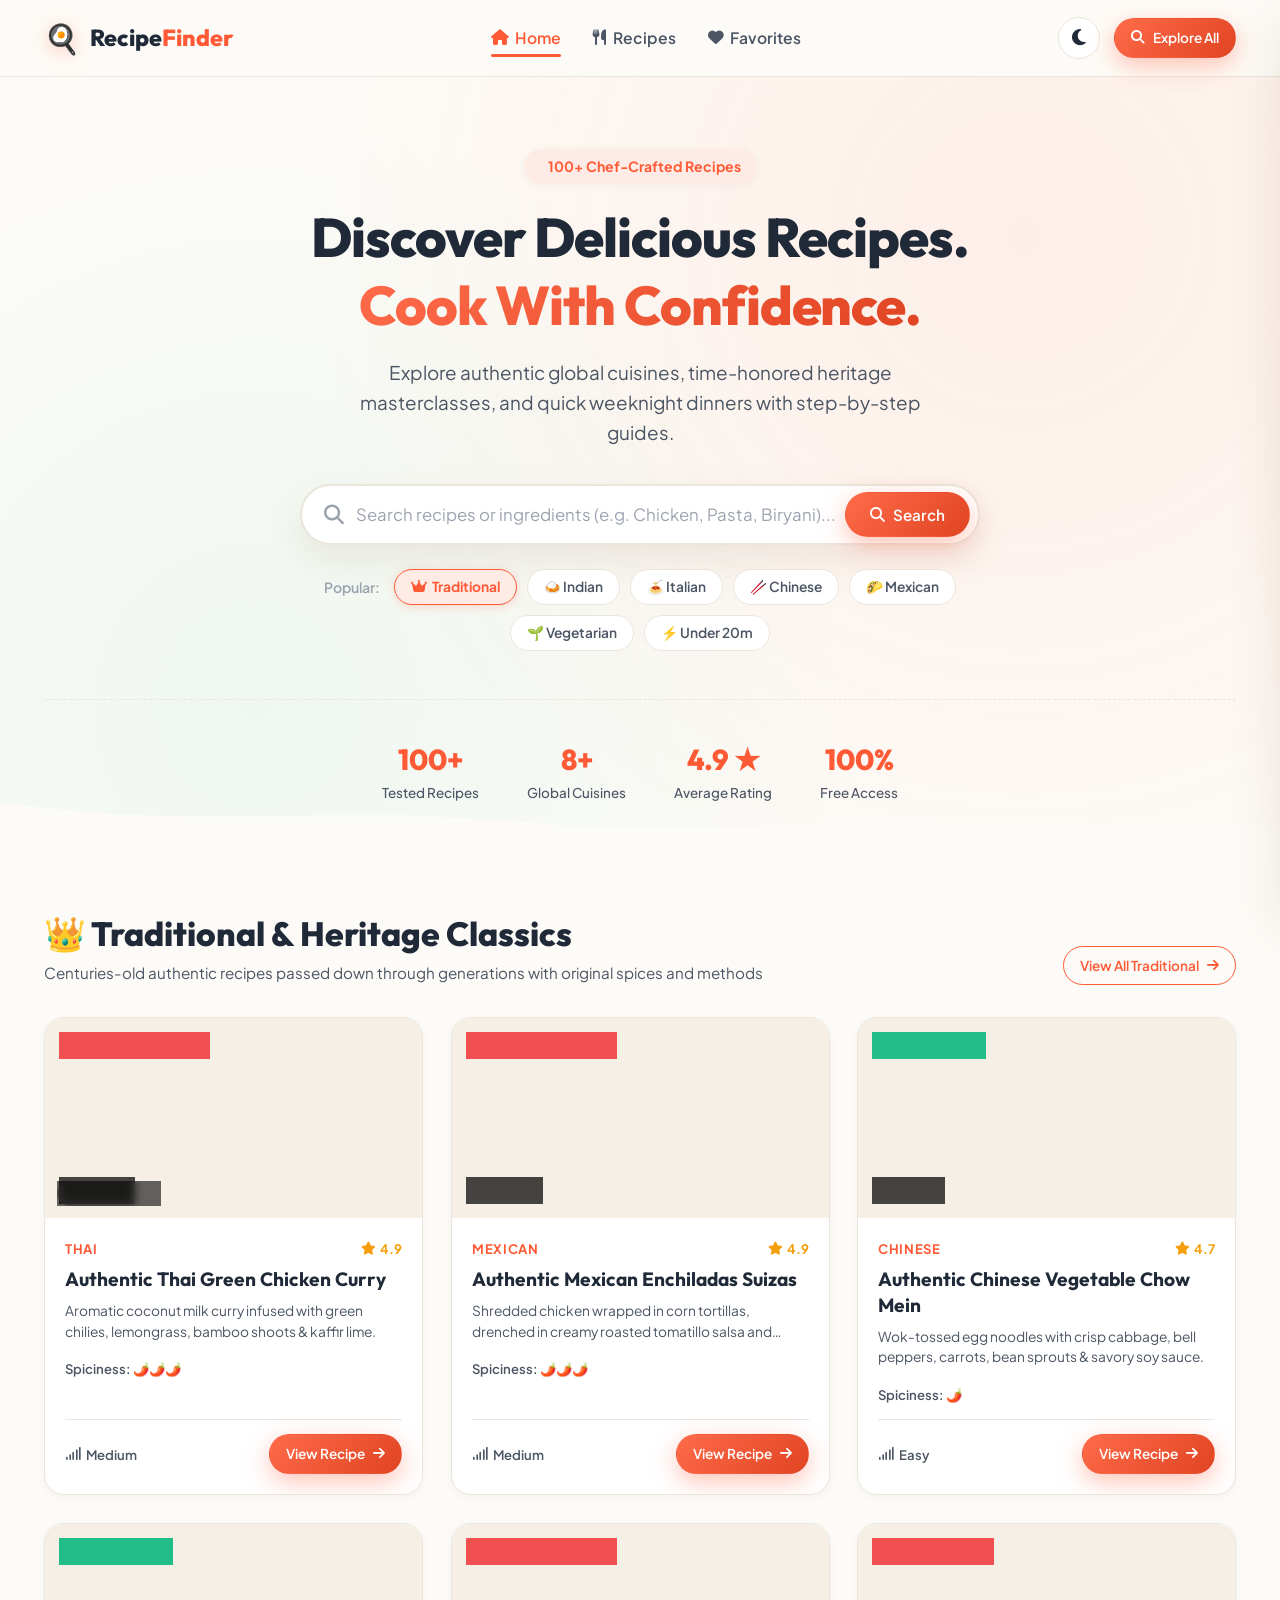
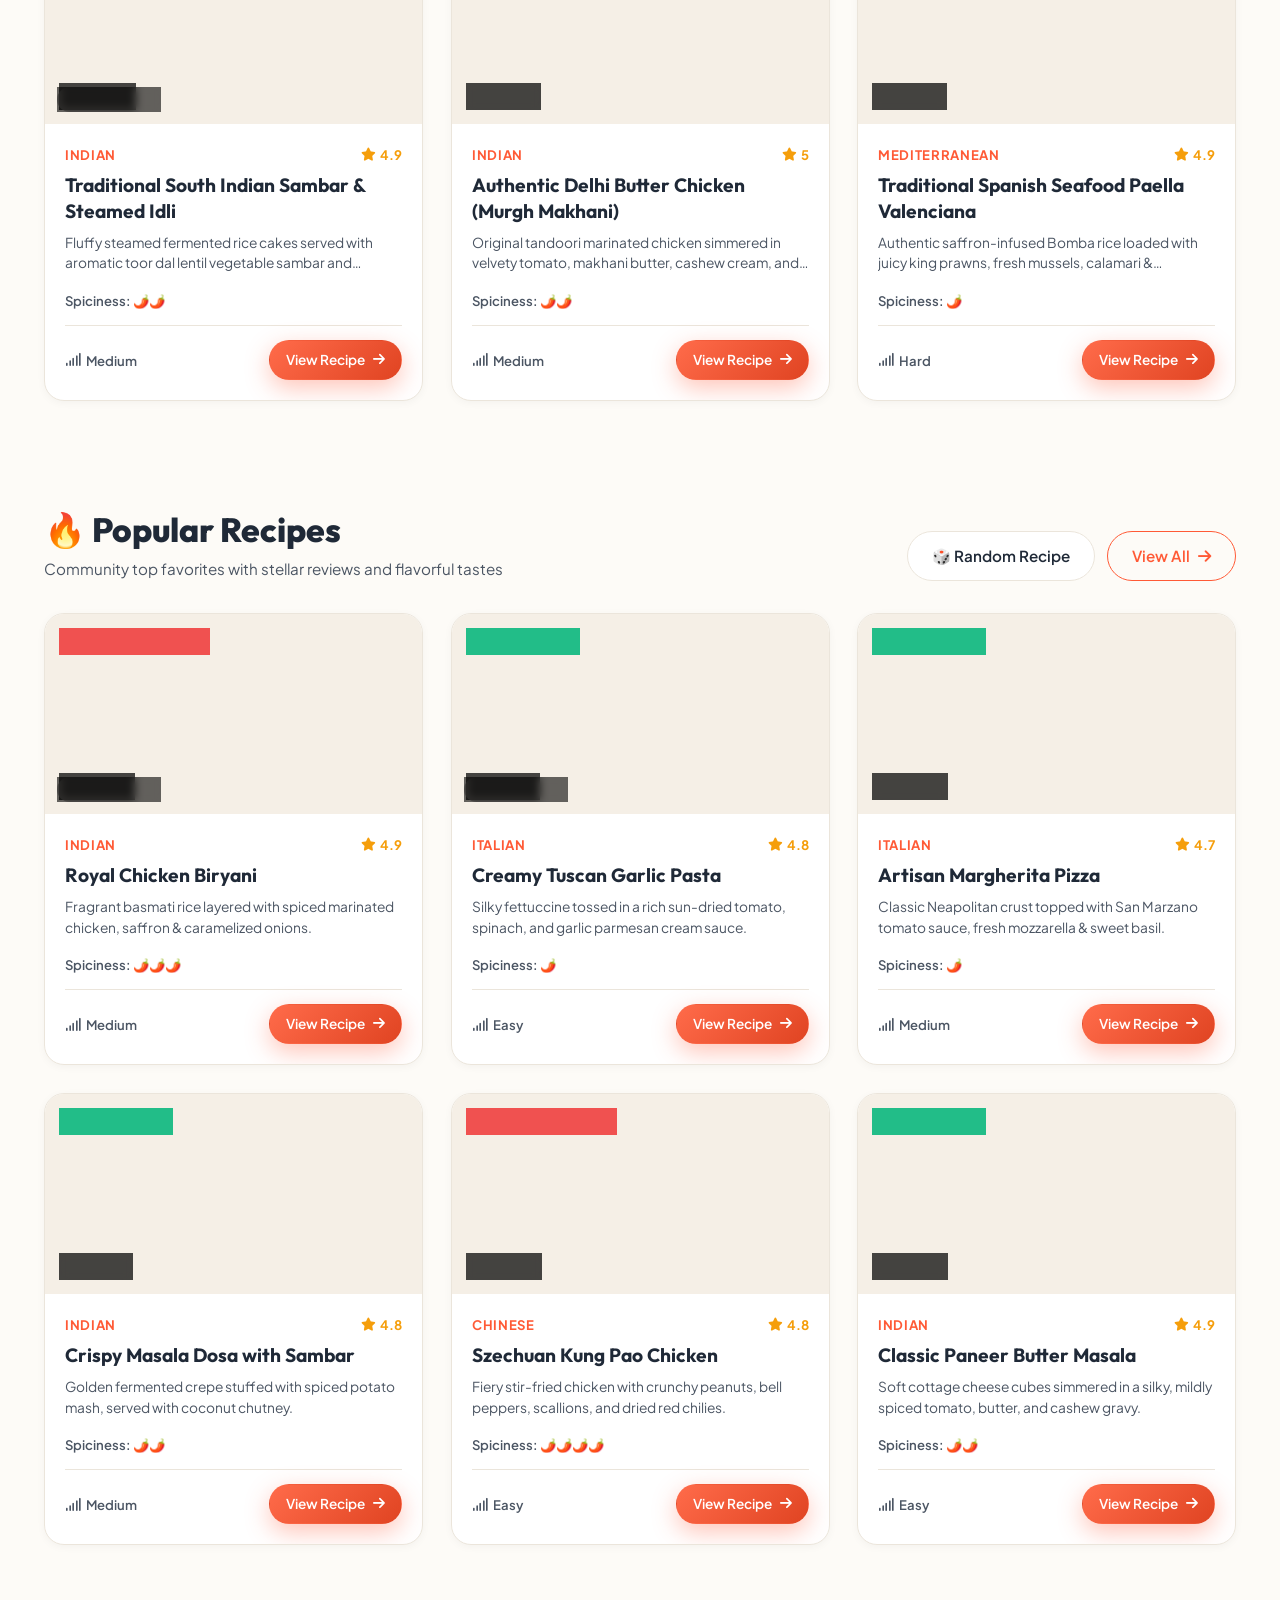
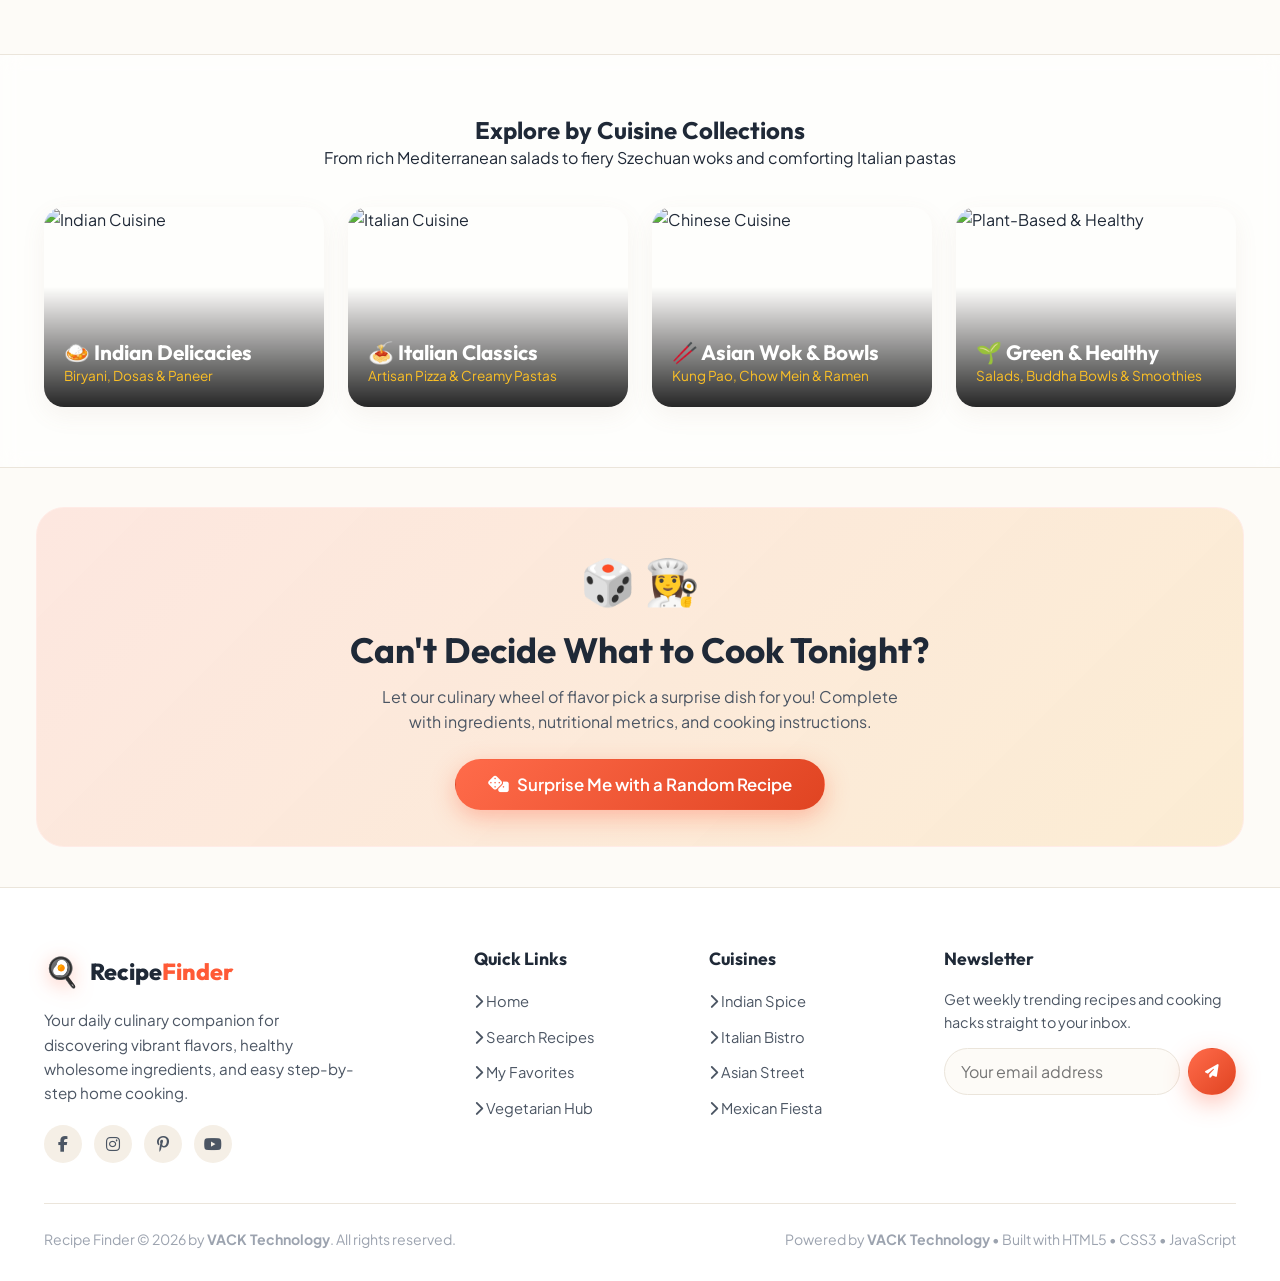
==== commit 1602dc9f: "feat: add motion engine for interactive animations and visual effects" ====
--- a/index.html
+++ b/index.html
@@ -387,10 +387,6 @@
                 const popularRecipes = RECIPES_DATA.filter(r => r.popular && r.id < 17).slice(0, 6);
                 popGrid.innerHTML = popularRecipes.map(recipe => renderRecipeCard(recipe)).join('');
             }
-
-            if (typeof initSteamAnimation === 'function') {
-                initSteamAnimation();
-            }
         });
     </script>
 </body>
--- a/css/motion.css
+++ b/css/motion.css
@@ -18,15 +18,51 @@
     transition: width 0.1s linear;
 }
 
-/* Page Entry Fade */
+/* Animations Disabled */
+.all-sides-motion-frame,
+.side-flank-layer,
+.floating-food-layer,
+.moving-gradient-bg,
+.gradient-orb,
+.falling-ingredients-container,
+.bubbles-container,
+.animated-shapes-layer,
+.steam-wrap,
+.hero-food-carousel,
+.cooking-stage-card,
+.anim-control-dock,
+.edge-runner-top,
+.edge-runner-bottom,
+.edge-runner-left,
+.edge-runner-right,
+.perimeter-inset-glow,
+.corner-glow-orb {
+    display: none !important;
+}
+
 body {
-    animation: motionPageFadeIn 0.5s cubic-bezier(0.16, 1, 0.3, 1) forwards;
+    animation: none !important;
     position: relative;
 }
 
-@keyframes motionPageFadeIn {
-    0% { opacity: 0; transform: translateY(6px); }
-    100% { opacity: 1; transform: translateY(0); }
+[data-motion] {
+    opacity: 1 !important;
+    transform: none !important;
+    transition: none !important;
+}
+
+.recipes-grid .recipe-card {
+    opacity: 1 !important;
+    transform: none !important;
+    animation: none !important;
+}
+
+.motion-float {
+    animation: none !important;
+}
+
+.tilt-glare {
+    display: none !important;
 }
 
 /* ==========================================================================
